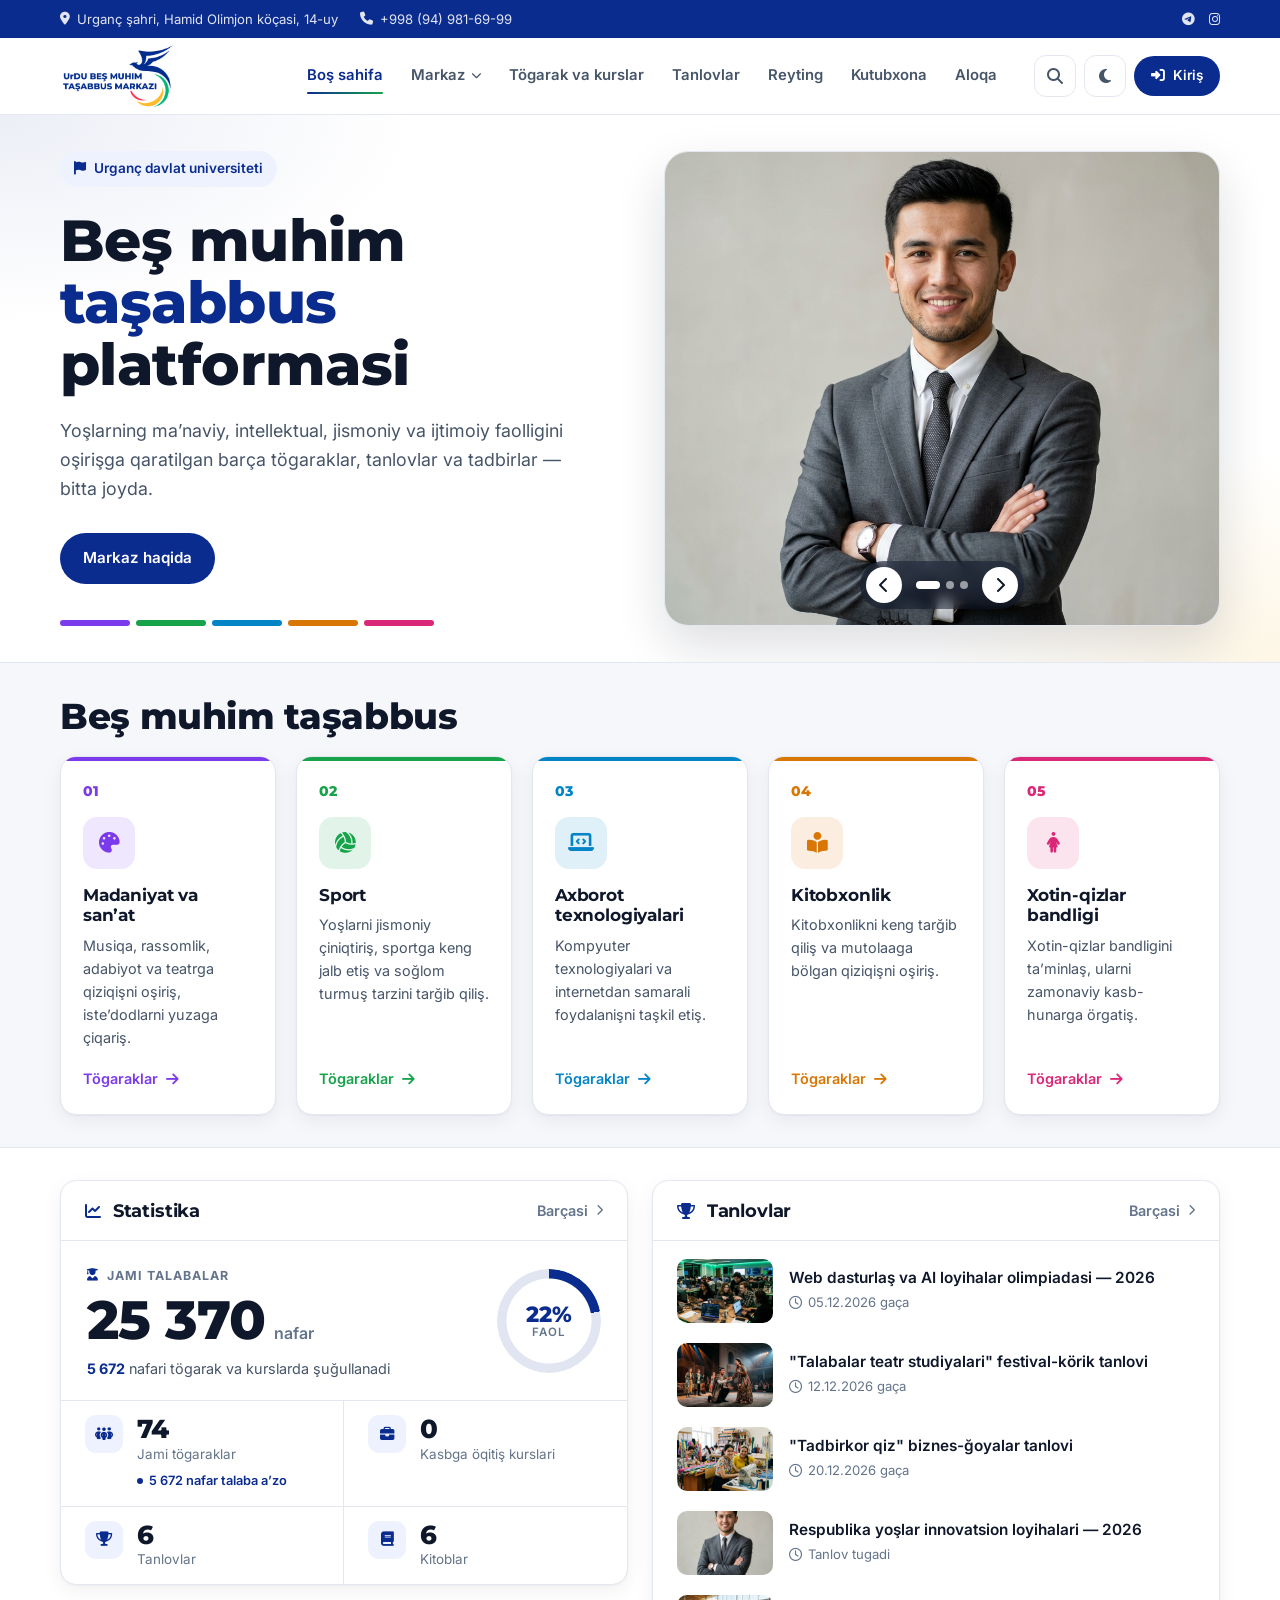
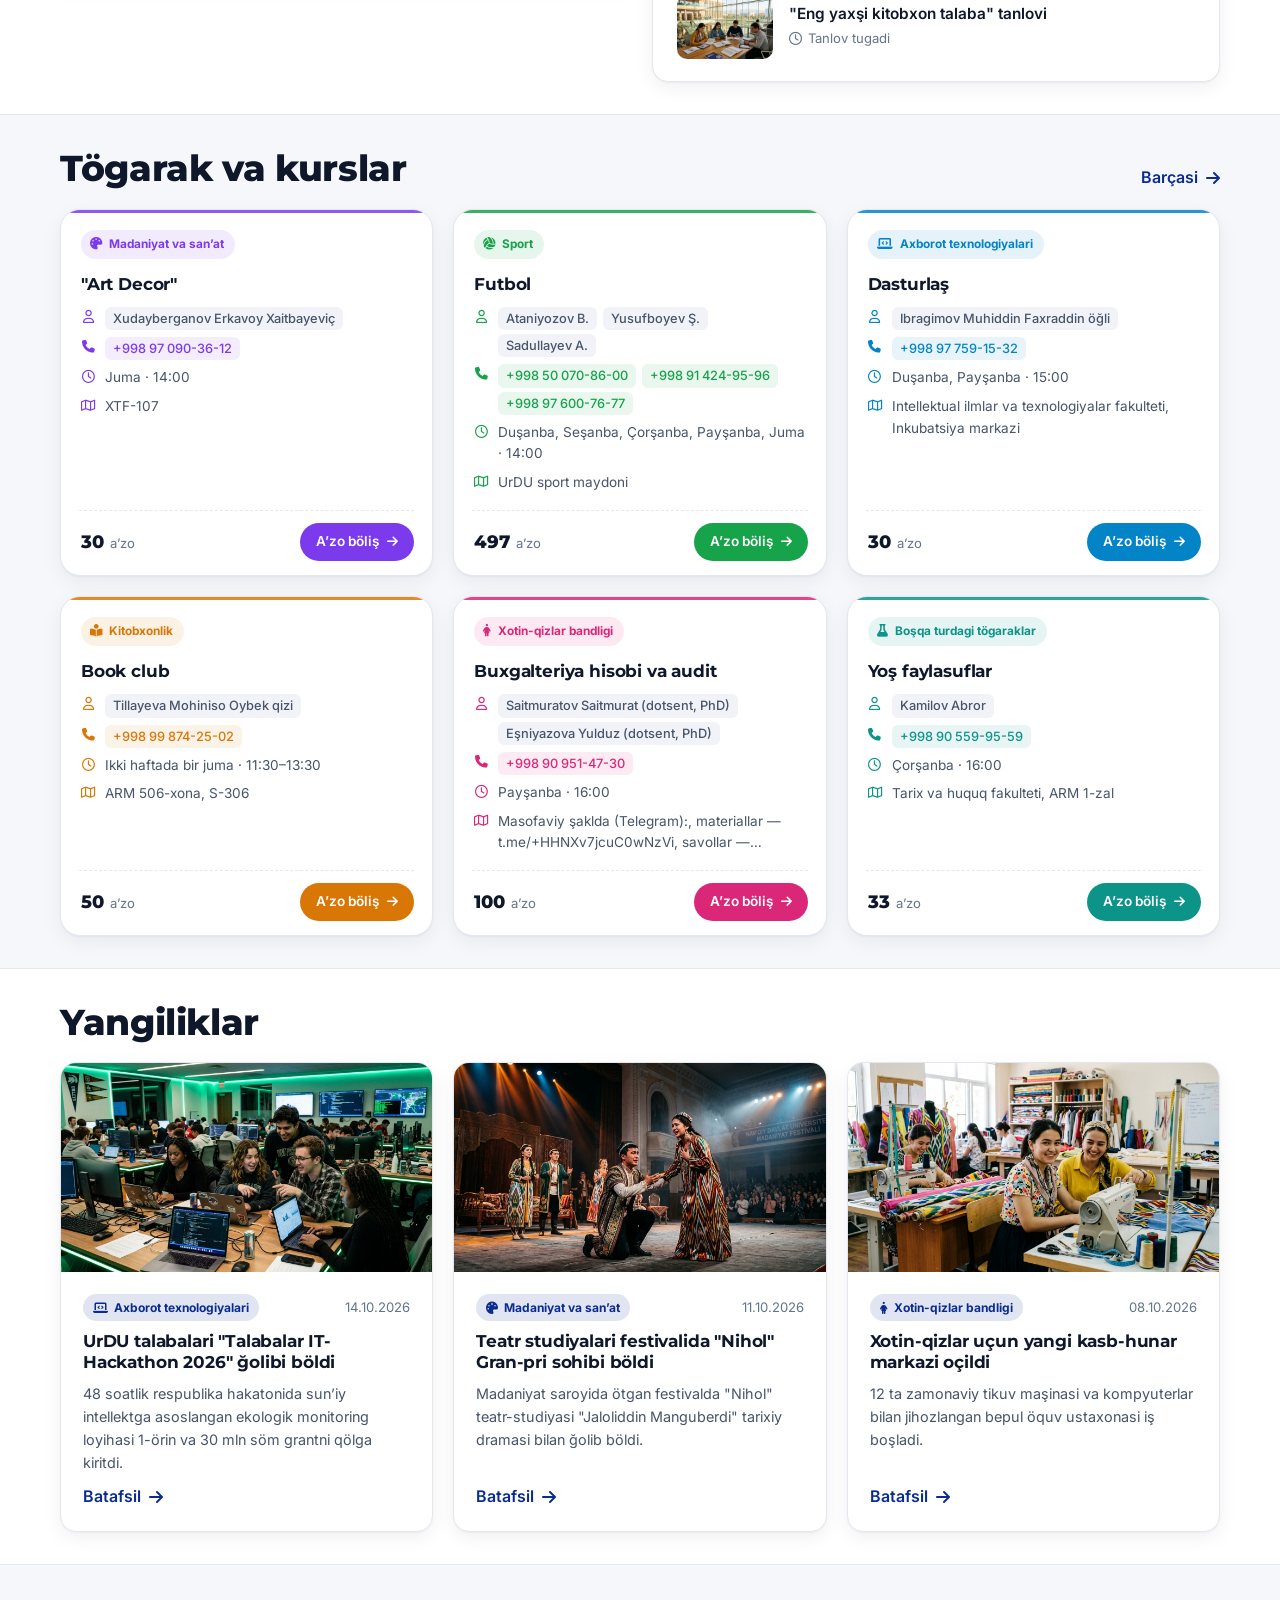
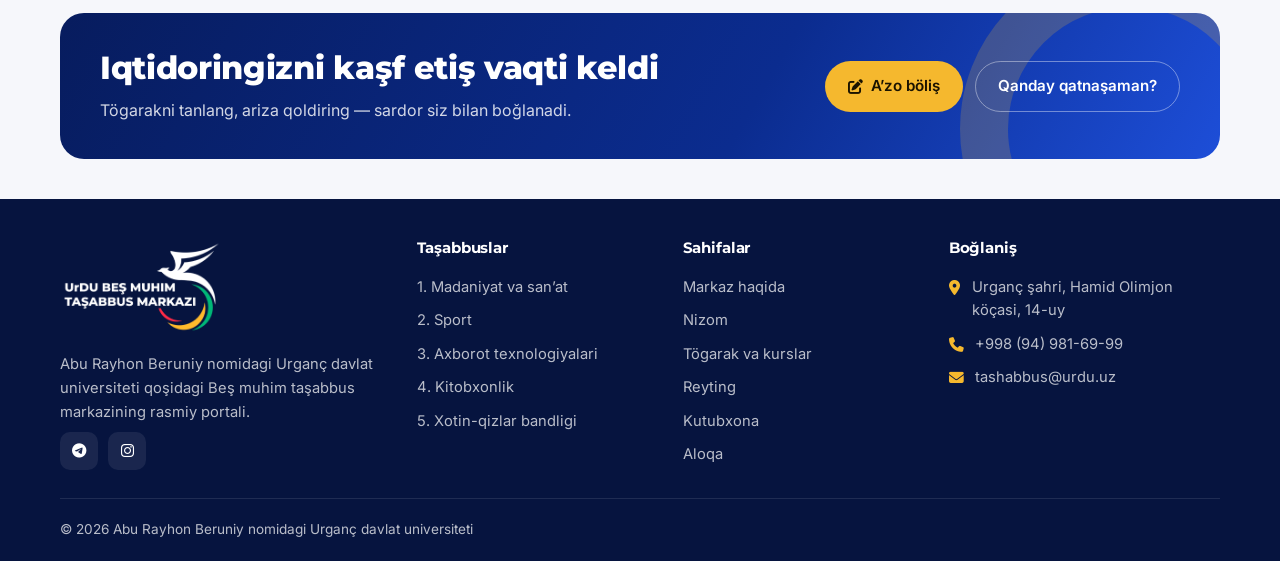
==== index.html @ 7a974c4a "Bust the CDN cache for the new logo files Cloudflare keeps the old logo PNGs for a week; a version q" ====
<!DOCTYPE html>
<html lang="uz">
<head>
  <meta charset="UTF-8">
  <meta name="viewport" content="width=device-width, initial-scale=1">
  <title>UrDU Besh muhim tashabbus markazi</title>
  <meta name="description" content="Urganch davlat universiteti Besh muhim tashabbus markazi: bepul to'garaklar, sport seksiyalari, IT klublar, kitobxonlik va xotin-qizlar uchun kasb-hunar kurslari.">
  <meta property="og:title" content="UrDU Besh muhim tashabbus markazi">
  <meta property="og:description" content="To'garaklar, tanlovlar va yutuqlar — bitta portalda.">
  <meta property="og:image" content="assets/images/urdu_5t_logo.png?v=2">
  <link rel="icon" href="assets/images/urdu_5t_emblem.png?v=2" type="image/png">
  <link rel="preconnect" href="https://fonts.googleapis.com">
  <link rel="preconnect" href="https://fonts.gstatic.com" crossorigin>
  <link href="https://fonts.googleapis.com/css2?family=Inter:wght@400;500;600;700&family=Montserrat:wght@600;700;800&display=swap" rel="stylesheet">
  <link rel="stylesheet" href="https://cdnjs.cloudflare.com/ajax/libs/font-awesome/6.5.1/css/all.min.css">
  <link rel="stylesheet" href="css/main.css?v=20261124c">
  <script>try{var t=localStorage.getItem("urdu5t-theme");if(t)document.documentElement.dataset.theme=t}catch(e){}</script>
</head>
<body data-page="home">
<main>

  <!-- Hero -->
  <section class="hero">
    <div class="container">
      <div>
        <span class="hero-badge"><i class="fa-solid fa-flag"></i> Urganch davlat universiteti</span>
        <h1>Besh muhim <span>tashabbus</span> platformasi</h1>
        <p class="hero-lead">Yoshlarning ma'naviy, intellektual, jismoniy va ijtimoiy faolligini oshirishga qaratilgan barcha to'garaklar, tanlovlar va tadbirlar — bitta joyda.</p>
        <div class="hero-actions">
          <a href="markaz.html" class="btn btn-primary">Markaz haqida</a>
        </div>
        <div class="hero-strip" aria-hidden="true">
          <span style="background:var(--i1)"></span><span style="background:var(--i2)"></span><span style="background:var(--i3)"></span><span style="background:var(--i4)"></span><span style="background:var(--i5)"></span>
        </div>
      </div>
      <div class="slider" id="slider" aria-label="Talabalar yutuqlari"></div>
    </div>
  </section>

  <!-- 5 tashabbus -->
  <section class="section">
    <div class="container">
      <div class="section-head">
        <h2 class="section-title">Besh muhim tashabbus</h2>
      </div>
      <div class="grid grid-5" id="initiatives"></div>
    </div>
  </section>

  <!-- Statistika va tanlovlar -->
  <section class="section section-alt">
    <div class="container dash">
      <div class="card panel">
        <div class="panel-head">
          <h2><i class="fa-solid fa-chart-line"></i> Statistika</h2>
          <a href="reyting.html">Barchasi <i class="fa-solid fa-chevron-right"></i></a>
        </div>
        <div class="stats-board" id="home-stats"></div>
      </div>
      <div class="card panel">
        <div class="panel-head">
          <h2><i class="fa-solid fa-trophy"></i> Tanlovlar</h2>
          <a href="tanlovlar.html">Barchasi <i class="fa-solid fa-chevron-right"></i></a>
        </div>
        <div class="contest-list" id="home-contests"></div>
      </div>
    </div>
  </section>

  <!-- To'garaklar -->
  <section class="section">
    <div class="container">
      <div class="section-head">
        <h2 class="section-title">To'garak va kurslar</h2>
        <a href="togaraklar.html" class="link-arrow">Barchasi <i class="fa-solid fa-arrow-right"></i></a>
      </div>
      <div class="grid grid-3" id="featured-clubs"></div>
    </div>
  </section>

  <!-- Yangiliklar -->
  <section class="section section-alt">
    <div class="container">
      <div class="section-head">
        <h2 class="section-title">Yangiliklar</h2>
      </div>
      <div class="grid grid-3" id="home-news"></div>
    </div>
  </section>

  <!-- CTA -->
  <section class="container">
    <div class="cta">
      <div>
        <h2>Iqtidoringizni kashf etish vaqti keldi</h2>
        <p>To'garakni tanlang, ariza qoldiring — sardor siz bilan bog'lanadi.</p>
      </div>
      <div class="hero-actions">
        <button type="button" class="btn btn-gold" data-join><i class="fa-solid fa-pen-to-square"></i> A'zo bo'lish</button>
        <a href="yoriqnoma.html" class="btn btn-ghost-light">Qanday qatnashaman?</a>
      </div>
    </div>
  </section>

</main>
<script src="js/alifbo.js?v=20261124c"></script>
<script src="js/data.js?v=20261124c"></script>
<script src="js/site.js?v=20261124c"></script>
<script src="js/pages.js?v=20261124c"></script>
<script src="js/credit.js?v=20261124c"></script>
</body>
</html>
---- css/main.css ----
/* =====================================================================
   UrDU — 5 Muhim Tashabbus Markazi
   Yagona dizayn tizimi
   ===================================================================== */

/* ---------- 1. Ranglar va o'lchamlar ---------- */
:root {
  --brand: #0B2C8F;          /* logodagi to'q ko'k */
  --brand-600: #1D3FB0;
  --brand-50: #EEF2FF;
  --gold: #F5B82E;
  --green: #12A65C;
  --red: #E5484D;

  --bg: #F6F7FB;
  --surface: #FFFFFF;
  --surface-2: #F1F3F9;
  --border: #E3E7F0;
  --text: #0F172A;
  --text-2: #475569;
  --text-3: #64748B;

  --i1: #7C3AED;
  --i2: #16A34A;
  --i3: #0284C7;
  --i4: #D97706;
  --i5: #DB2777;

  --radius: 16px;
  --radius-sm: 10px;
  --shadow: 0 1px 2px rgba(15, 23, 42, .04), 0 6px 20px rgba(15, 23, 42, .06);
  --shadow-lg: 0 20px 50px rgba(15, 23, 42, .14);
  --container: 1200px;
  --header-h: 76px;

  --font-head: "Montserrat", system-ui, sans-serif;
  --font-body: "Inter", system-ui, sans-serif;

  color-scheme: light;
}

:root[data-theme="dark"] {
  --brand: #7C9CFF;
  --brand-600: #9DB4FF;
  --brand-50: rgba(124, 156, 255, .12);
  --bg: #0B1120;
  --surface: #121A2E;
  --surface-2: #19233B;
  --border: #243150;
  --text: #E6EAF3;
  --text-2: #B3BDD1;
  --text-3: #8592AB;
  --shadow: 0 1px 2px rgba(0, 0, 0, .3), 0 6px 20px rgba(0, 0, 0, .25);
  --shadow-lg: 0 20px 50px rgba(0, 0, 0, .5);
  color-scheme: dark;
}

/* ---------- 2. Asos ---------- */
*, *::before, *::after { box-sizing: border-box; }
html { scroll-behavior: smooth; -webkit-text-size-adjust: 100%; }
/* Yopiq mobil menyu ekran o'ngida turadi — gorizontal aylantirish chiqmasin */
html, body { overflow-x: clip; }
body {
  margin: 0;
  font-family: var(--font-body);
  font-size: 16px;
  line-height: 1.6;
  color: var(--text);
  background: var(--bg);
  -webkit-font-smoothing: antialiased;
}
img { max-width: 100%; display: block; }
a { color: inherit; text-decoration: none; }
button, input, select, textarea { font: inherit; color: inherit; }
button { cursor: pointer; background: none; border: 0; padding: 0; }
h1, h2, h3, h4 { font-family: var(--font-head); line-height: 1.2; margin: 0; color: var(--text); letter-spacing: -.01em; }
p { margin: 0; }
ul { margin: 0; padding: 0; list-style: none; }
:focus-visible { outline: 3px solid var(--gold); outline-offset: 2px; border-radius: 6px; }
.hp { position: absolute; left: -9999px; width: 1px; height: 1px; opacity: 0; }
.sr-only { position: absolute; width: 1px; height: 1px; overflow: hidden; clip: rect(0 0 0 0); white-space: nowrap; }

.container { width: 100%; max-width: var(--container); margin: 0 auto; padding: 0 20px; }
.section { padding: 32px 0; }
/* Sahifa oxiri: footer oldida ortiqcha bo'shliq qolmasin */
main { padding-bottom: 32px; }
main > .section:last-child { padding-bottom: 0; }
.section-alt { background: var(--surface); border-top: 1px solid var(--border); border-bottom: 1px solid var(--border); }
.section-head { display: flex; justify-content: space-between; align-items: flex-end; gap: 24px; margin-bottom: 18px; flex-wrap: wrap; }
.section-head > div { max-width: 680px; }
.eyebrow {
  display: inline-flex; align-items: center; gap: 8px;
  font-size: .78rem; font-weight: 700; letter-spacing: .08em; text-transform: uppercase;
  color: var(--brand); margin-bottom: 10px;
}
.eyebrow::before { content: ""; width: 18px; height: 3px; border-radius: 2px; background: var(--gold); }
.section-title { font-size: clamp(1.6rem, 3vw, 2.25rem); font-weight: 800; }
.section-lead { color: var(--text-2); margin-top: 12px; font-size: 1.05rem; }

/* ---------- 3. Tugmalar ---------- */
.btn {
  display: inline-flex; align-items: center; justify-content: center; gap: 8px;
  padding: 12px 22px; border-radius: 999px; font-weight: 600; font-size: .95rem;
  border: 1.5px solid transparent; transition: .2s ease; white-space: nowrap;
}
.btn-primary { background: var(--brand); color: #fff; }
.btn-primary:hover { background: var(--brand-600); transform: translateY(-1px); }
:root[data-theme="dark"] .btn-primary { color: #0B1120; }
.btn-outline { border-color: var(--border); background: var(--surface); color: var(--text); }
.btn-outline:hover { border-color: var(--brand); color: var(--brand); }
.btn-gold { background: var(--gold); color: #1A1300; }
.btn-gold:hover { filter: brightness(1.05); transform: translateY(-1px); }
.btn-ghost-light { border-color: rgba(255,255,255,.4); color: #fff; }
.btn-ghost-light:hover { background: rgba(255,255,255,.12); }
.btn-sm { padding: 8px 16px; font-size: .85rem; }
.btn-block { width: 100%; }
.link-arrow { display: inline-flex; align-items: center; gap: 8px; font-weight: 600; color: var(--brand); }
.link-arrow i { transition: transform .2s; }
.link-arrow:hover i { transform: translateX(4px); }

/* ---------- 4. Yuqori panel va header ---------- */
.topbar { background: var(--brand); color: rgba(255,255,255,.88); font-size: .82rem; }
:root[data-theme="dark"] .topbar { background: #08102A; }
.topbar .container { display: flex; justify-content: space-between; align-items: center; gap: 16px; min-height: 38px; }
.topbar-info { display: flex; gap: 22px; flex-wrap: wrap; }
.topbar-info span, .topbar-info a { display: inline-flex; align-items: center; gap: 7px; }
.topbar-info a:hover { color: #fff; }
.topbar-social { display: flex; gap: 14px; }
.topbar-social a:hover { color: var(--gold); }

.header {
  position: sticky; top: 0; z-index: 50;
  background: color-mix(in srgb, var(--surface) 92%, transparent);
  backdrop-filter: saturate(160%) blur(12px);
  border-bottom: 1px solid var(--border);
  transition: box-shadow .2s;
}
.header.scrolled { box-shadow: var(--shadow); }
.header .container { display: flex; align-items: center; gap: 24px; height: var(--header-h); }
.brand { flex: none; display: flex; align-items: center; }
.brand img { height: 68px; width: auto; max-width: none; }
.brand .logo-dark { display: none; }
:root[data-theme="dark"] .brand .logo-light { display: none; }
:root[data-theme="dark"] .brand .logo-dark { display: block; }

.nav { display: flex; align-items: center; gap: 2px; margin-left: auto; }
.nav > li { position: relative; }
.nav-link {
  display: inline-flex; align-items: center; gap: 6px;
  padding: 10px 13px; border-radius: 10px; font-weight: 600; font-size: .93rem; color: var(--text-2);
  transition: .15s;
}
.nav-link:hover, .nav-link.active { color: var(--brand); background: var(--brand-50); }
@media (min-width: 1025px) {
  .nav-link { position: relative; background: none !important; transition: color .25s ease; }
  .nav-link::after {
    content: ""; position: absolute; left: 13px; right: 13px; bottom: 4px; height: 2px; border-radius: 2px;
    background: var(--brand); transform: scaleX(0); transform-origin: left; transition: transform .35s cubic-bezier(.2, .8, .2, 1);
  }
  .nav-link:hover::after, .nav-link.active::after, .has-dropdown:hover > .nav-link::after { transform: scaleX(1); }
  .nav-link.active::after { background: linear-gradient(90deg, var(--brand), var(--i2)); }
  .has-dropdown:hover > .nav-link { color: var(--brand); }
  :root[data-theme="dark"] .nav-link::after { background: var(--gold); }
}
.nav-link .fa-chevron-down { font-size: .65rem; transition: transform .2s; }
.dropdown {
  position: absolute; top: calc(100% + 8px); left: 0; min-width: 230px;
  background: var(--surface); border: 1px solid var(--border); border-radius: 14px; box-shadow: var(--shadow-lg);
  padding: 8px; opacity: 0; visibility: hidden; transform: translateY(6px); transition: .18s;
}
.has-dropdown:hover .dropdown, .has-dropdown:focus-within .dropdown, .has-dropdown.open .dropdown { opacity: 1; visibility: visible; transform: none; }
.has-dropdown:hover .fa-chevron-down, .has-dropdown.open .fa-chevron-down { transform: rotate(180deg); }
.dropdown a { display: flex; align-items: center; gap: 12px; padding: 10px 12px; border-radius: 10px; font-weight: 500; font-size: .92rem; color: var(--text-2); }
.dropdown a i { width: 18px; color: var(--brand); text-align: center; }
.dropdown a:hover, .dropdown a.active { background: var(--brand-50); color: var(--brand); }

.header-actions { display: flex; align-items: center; gap: 8px; }
.icon-btn {
  width: 42px; height: 42px; border-radius: 12px; display: inline-grid; place-items: center;
  color: var(--text-2); border: 1px solid var(--border); background: var(--surface); transition: .15s;
}
.icon-btn:hover { color: var(--brand); border-color: var(--brand); }
.burger { display: none; }

/* Ichki sahifa sarlavhasi (bannersiz) */
.page-title { padding-top: 28px; }
.page-title + .section { padding-top: 18px; }

/* ---------- 6. Bosh sahifa: hero ---------- */
.hero { position: relative; overflow: hidden; padding: 36px 0; background: var(--surface); border-bottom: 1px solid var(--border); }
.hero::before {
  content: ""; position: absolute; inset: 0;
  background:
    radial-gradient(600px 300px at 0% 0%, rgba(11, 44, 143, .08), transparent 70%),
    radial-gradient(500px 300px at 100% 100%, rgba(245, 184, 46, .12), transparent 70%);
}
.hero .container { position: relative; display: grid; grid-template-columns: 1fr 1fr; gap: 48px; align-items: stretch; }
.hero .container > div:first-child { display: flex; flex-direction: column; justify-content: center; align-items: flex-start; }
.hero-badge {
  display: inline-flex; align-items: center; gap: 8px; padding: 7px 14px; border-radius: 999px;
  background: var(--brand-50); color: var(--brand); font-weight: 600; font-size: .85rem; margin-bottom: 22px;
}
.hero h1 { font-size: clamp(2.2rem, 5vw, 3.6rem); font-weight: 800; line-height: 1.08; }
.hero h1 span { color: var(--brand); }
.hero-lead { color: var(--text-2); font-size: 1.12rem; margin: 22px 0 30px; max-width: 540px; }
.hero-actions { display: flex; gap: 12px; flex-wrap: wrap; }
.hero-strip { display: flex; gap: 6px; margin-top: 36px; width: 100%; }
.hero-strip span { height: 6px; flex: 1; border-radius: 3px; max-width: 70px; }

.slider { position: relative; border-radius: 24px; background: var(--surface); border: 1px solid var(--border); box-shadow: var(--shadow-lg); overflow: hidden; }
.slider { min-height: 420px; }
.slide { position: absolute; inset: 0; opacity: 0; transition: opacity .9s ease; }
.slide.active { opacity: 1; }
.slide img { transform: scale(1.04); transition: transform 5s ease; }
.slide.active img { transform: scale(1); }
.slide img { width: 100%; height: 100%; object-fit: cover; object-position: center 30%; }
.slider-controls {
  position: absolute; left: 50%; bottom: 16px; transform: translateX(-50%);
  display: flex; align-items: center; gap: 14px; padding: 6px; border-radius: 999px;
  background: rgba(10, 18, 40, .45); backdrop-filter: blur(6px);
}
.slider-controls .icon-btn { width: 36px; height: 36px; border-radius: 50%; border: 0; background: #fff; color: #0F172A; }
.slider-controls .icon-btn:hover { background: var(--gold); color: #1A1300; }
.slider-dots { display: flex; gap: 6px; }
.slider-dots button { width: 8px; height: 8px; border-radius: 4px; background: rgba(255,255,255,.55); transition: .2s; }
.slider-dots button.active { width: 24px; background: #fff; }

/* ---------- 7. Statistika ---------- */
.stats { display: grid; grid-template-columns: repeat(4, 1fr); gap: 16px; margin-top: -1px; }
.stat { background: var(--surface); border: 1px solid var(--border); border-radius: var(--radius); padding: 22px 24px; display: flex; gap: 16px; align-items: center; }
.stat-icon { width: 48px; height: 48px; border-radius: 14px; display: grid; place-items: center; font-size: 1.2rem; background: var(--brand-50); color: var(--brand); flex-shrink: 0; }
.stat strong { display: block; font-family: var(--font-head); font-size: 1.6rem; font-weight: 800; line-height: 1.1; }
.stat span { color: var(--text-3); font-size: .88rem; }
.stats-wrap { padding-top: 40px; }

/* ---------- 8. Kartochkalar ---------- */
.grid { display: grid; gap: 20px; }
.grid-2 { grid-template-columns: repeat(2, 1fr); }
.grid-3 { grid-template-columns: repeat(3, 1fr); }
.grid-4 { grid-template-columns: repeat(4, 1fr); }
.grid-5 { grid-template-columns: repeat(5, 1fr); }

.card {
  background: var(--surface); border: 1px solid var(--border); border-radius: var(--radius);
  box-shadow: var(--shadow); transition: transform .2s, box-shadow .2s, border-color .2s;
}
.card-hover:hover { transform: translateY(-4px); box-shadow: var(--shadow-lg); }
.card-pad { padding: 24px; }

/* Tashabbus kartasi */
.init-card { --c: var(--brand); position: relative; display: flex; flex-direction: column; padding: 24px 22px; overflow: hidden; }
.init-card::before { content: ""; position: absolute; inset: 0 0 auto; height: 4px; background: var(--c); }
.init-card .num { font-family: var(--font-head); font-weight: 800; font-size: .85rem; color: var(--c); }
.init-icon { width: 52px; height: 52px; border-radius: 14px; display: grid; place-items: center; font-size: 1.3rem; margin: 14px 0 16px; color: var(--c); background: color-mix(in srgb, var(--c) 12%, transparent); }
.init-card h3 { font-size: 1.08rem; font-weight: 700; margin-bottom: 8px; }
.init-card p { color: var(--text-2); font-size: .9rem; flex: 1; }
.init-card .link-arrow { color: var(--c); margin-top: 18px; font-size: .9rem; }
.init-card:hover { border-color: var(--c); }

/* Tashabbus (batafsil) */
.init-row { display: grid; grid-template-columns: 1fr 1.2fr; overflow: hidden; }
.init-row + .init-row { margin-top: 16px; }
.init-row:nth-child(even) .init-row-media { order: 2; }
.init-row-media { position: relative; min-height: 300px; }
.init-row-media img { position: absolute; inset: 0; width: 100%; height: 100%; object-fit: cover; }
.init-row-body { --c: var(--brand); padding: 34px; display: flex; flex-direction: column; gap: 14px; }
.init-row-body h3 { font-size: 1.45rem; font-weight: 800; }
.init-row-body > p { color: var(--text-2); }
.check-list { display: grid; gap: 8px; }
.check-list li { display: flex; gap: 10px; align-items: flex-start; font-size: .93rem; }
.check-list i { color: var(--c, var(--brand)); margin-top: 5px; font-size: .8rem; }
.mini-stats { display: flex; gap: 28px; padding-top: 16px; border-top: 1px solid var(--border); flex-wrap: wrap; }
.mini-stats strong { font-family: var(--font-head); font-size: 1.3rem; color: var(--c); display: block; line-height: 1.2; }
.mini-stats span { font-size: .82rem; color: var(--text-3); }

/* Teglar */
.tag { --c: var(--brand); display: inline-flex; align-items: center; gap: 6px; padding: 4px 10px; border-radius: 999px; font-size: .75rem; font-weight: 700; color: var(--c); background: color-mix(in srgb, var(--c) 12%, transparent); white-space: nowrap; }
.tag-muted { color: var(--text-3); background: var(--surface-2); }
.tag-success { --c: #16A34A; }

/* To'garak / kurs kartasi — minimal: rangli chiziq, yorliq, uch qator ma'lumot, pastki qator */
.cc { --c: var(--brand); position: relative; display: flex; flex-direction: column; padding: 20px 18px 12px; border-radius: 20px; overflow: hidden; transition: transform .25s ease, box-shadow .25s ease, border-color .25s; }
.cc:hover { transform: translateY(-4px); box-shadow: var(--shadow-lg); border-color: color-mix(in srgb, var(--c) 35%, var(--border)); }
.cc::before { content: ""; position: absolute; inset: 0 0 auto; height: 3px; background: var(--c); opacity: .85; }
.cc-chip { display: inline-flex; align-items: center; gap: 7px; max-width: 100%; padding: 5px 11px 5px 9px; border-radius: 999px; font-size: .74rem; font-weight: 700;
  color: var(--c); background: color-mix(in srgb, var(--c) 10%, transparent); white-space: nowrap; overflow: hidden; text-overflow: ellipsis; }
.cc-chip i { font-size: .78rem; }
.cc-body { flex: 1; padding: 0 2px; }
.cc h3 { margin-top: 14px; font-size: 1.08rem; font-weight: 700; line-height: 1.3; }
.cc-desc { margin-top: 6px; font-size: .86rem; color: var(--text-2); display: -webkit-box; -webkit-line-clamp: 2; -webkit-box-orient: vertical; overflow: hidden; }
.cc-info { display: grid; gap: 7px; margin-top: 12px; }
.cc-info li { display: flex; align-items: flex-start; gap: 10px; font-size: .85rem; color: var(--text-2); min-width: 0; }
.cc-info i { width: 14px; flex: none; margin-top: 4px; text-align: center; font-size: .8rem; color: var(--c); }
.cc-info span { overflow: hidden; text-overflow: ellipsis; display: -webkit-box; -webkit-line-clamp: 2; -webkit-box-orient: vertical; }
/* Rahbarlar va telefonlar: hammasi ko'rinadi, yorliq ko'rinishida yonma-yon */
.cc-info li.full span { display: flex; -webkit-line-clamp: unset; overflow: visible; }
.cc-tags { display: flex; flex-wrap: wrap; gap: 4px 6px; }
.cc-tags b, .cc-tags a { display: inline-block; padding: 2px 8px; border-radius: 6px; font-weight: 500; font-size: .8rem; line-height: 1.5; color: var(--text-2); background: var(--surface-2); white-space: nowrap; }
.cc-tags a { color: var(--c); background: color-mix(in srgb, var(--c) 9%, transparent); }
.cc-tags a:hover { background: color-mix(in srgb, var(--c) 16%, transparent); }
.cc-foot { display: flex; align-items: center; justify-content: space-between; gap: 10px; margin-top: 16px; padding: 12px 0 2px 2px; border-top: 1px dashed var(--border); }
.cc-count { font-size: .82rem; color: var(--text-3); white-space: nowrap; }
.cc-count b { font-family: var(--font-head); font-size: 1.15rem; font-weight: 800; color: var(--text); margin-right: 2px; }
.cc-actions { display: inline-flex; align-items: center; gap: 6px; }
.cc-call, .cc-join { height: 38px; border-radius: 999px; display: inline-flex; align-items: center; justify-content: center; font-weight: 600; font-size: .85rem; transition: .2s; }
.cc-call { width: 38px; color: var(--c); background: color-mix(in srgb, var(--c) 10%, transparent); }
.cc-call:hover { background: color-mix(in srgb, var(--c) 18%, transparent); }
.cc-join { gap: 8px; padding: 0 16px; color: #fff; background: var(--c); }
.cc-join i { font-size: .78rem; transition: transform .2s; }
.cc-join:hover { filter: brightness(1.08); }
.cc-join:hover i { transform: translateX(3px); }
.cc-status { padding: 6px 12px; border-radius: 999px; font-size: .76rem; font-weight: 700; color: var(--c); background: color-mix(in srgb, var(--c) 10%, transparent); white-space: nowrap; }
.club-top { display: flex; justify-content: space-between; align-items: center; gap: 10px; }
.mentor { display: flex; align-items: center; gap: 12px; padding: 12px; border-radius: 12px; background: var(--surface-2); }
.avatar { width: 42px; height: 42px; border-radius: 50%; object-fit: cover; flex-shrink: 0; }
.avatar-initials { display: grid; place-items: center; font-weight: 700; font-size: .85rem; color: #fff; background: var(--c); }
.mentor strong { display: block; font-size: .9rem; line-height: 1.3; }
.mentor span { font-size: .8rem; color: var(--text-3); }
.meta { display: grid; gap: 6px; font-size: .86rem; color: var(--text-2); }
.meta div { display: flex; gap: 10px; align-items: flex-start; }
.meta i { width: 16px; text-align: center; color: var(--text-3); margin-top: 4px; font-size: .8rem; }
.progress { height: 6px; border-radius: 3px; background: var(--surface-2); overflow: hidden; }
.progress span { display: block; height: 100%; background: var(--c); border-radius: 3px; }
.club-foot { margin-top: auto; display: flex; justify-content: space-between; align-items: center; gap: 12px; padding-top: 4px; }
.club-foot small { color: var(--text-3); font-size: .82rem; display: block; margin-bottom: 6px; }
.club-foot .seats { flex: 1; }

/* Tanlov kartasi */
.contest-card { --c: var(--brand); display: flex; flex-direction: column; overflow: hidden; }
.contest-media { position: relative; aspect-ratio: 16 / 9; overflow: hidden; background: var(--surface-2); }
.contest-media .tag { position: absolute; top: 14px; left: 14px; z-index: 2; background: var(--surface); }
.contest-body { padding: 22px; display: flex; flex-direction: column; gap: 12px; flex: 1; }
.contest-body h3 { font-size: 1.08rem; font-weight: 700; display: -webkit-box; -webkit-line-clamp: 2; -webkit-box-orient: vertical; overflow: hidden; min-height: 2.6em; }
.contest-card { cursor: pointer; }
.contest-card .rich-clamp { min-height: 4.6em; }
/* Sana, sovrin va tugmalar har doim kartaning pastida — barcha kartalarda bir tekis */
.contest-facts { margin-top: auto; display: grid; gap: 12px; }
/* Sovrin bloki hamma kartada bir xil balandlikda (2 qator) — sana va tugmalar bir chiziqda */
.contest-card .prize { min-height: calc(2.9em + 24px); align-items: center; }
.contest-card .prize span { display: -webkit-box; -webkit-line-clamp: 2; -webkit-box-orient: vertical; overflow: hidden; line-height: 1.45; }
.prize.empty { color: var(--text-3); background: var(--surface-2); font-weight: 500; }
.contest-card.ended .contest-media img { filter: grayscale(.6); }
.contest-foot:empty { display: none; }
.contest-body > p { color: var(--text-2); font-size: .9rem; }
.prize { display: flex; gap: 10px; align-items: flex-start; padding: 12px; border-radius: 12px; background: #FEF9E7; color: #7A5300; font-size: .86rem; font-weight: 600; }
:root[data-theme="dark"] .prize { background: rgba(245, 184, 46, .1); color: #F5C85E; }
.contest-foot { display: flex; gap: 8px; }
.contest-foot .btn { flex: 1; }
.contest-foot .btn { flex: 1; }
.countdown { font-size: .82rem; font-weight: 700; color: var(--red); }
.countdown.ok { color: var(--green); }

/* Yangilik kartasi */
.news-card { display: flex; flex-direction: column; overflow: hidden; text-align: left; }
.news-media { position: relative; aspect-ratio: 16 / 9; overflow: hidden; background: var(--surface-2); }
/* Karta rasmlari: bir nechta bo'lsa — slayd-shou */
.mslides { touch-action: pan-y; user-select: none; }
.mslides img { position: absolute; inset: 0; width: 100%; height: 100%; object-fit: cover; opacity: 0; transform: scale(1.06); transition: opacity .9s ease, transform 5s ease; -webkit-user-drag: none; }
.mslides img.on { opacity: 1; transform: none; }
.card-hover:hover .mslides img.on { transform: scale(1.04); }
.mslides[data-slides]::after { content: ""; position: absolute; inset: auto 0 0; height: 56px; background: linear-gradient(transparent, rgba(6, 12, 32, .45)); pointer-events: none; }
.ms-nav { position: absolute; top: 50%; z-index: 3; width: 36px; height: 36px; margin-top: -18px; border-radius: 50%; display: grid; place-items: center; font-size: .8rem; color: #0F172A; background: rgba(255, 255, 255, .9); box-shadow: 0 6px 16px rgba(0, 0, 0, .2); cursor: pointer; opacity: 0; transition: opacity .2s, transform .2s, background .2s; }
.ms-nav.prev { left: 10px; transform: translateX(-6px); } .ms-nav.next { right: 10px; transform: translateX(6px); }
.mslides:hover .ms-nav { opacity: 1; transform: none; }
.ms-nav:hover { background: var(--gold); }
.ms-dots { position: absolute; left: 0; right: 0; bottom: 10px; z-index: 3; display: flex; justify-content: center; gap: 5px; pointer-events: none; }
.ms-dots i { width: 6px; height: 6px; border-radius: 3px; background: rgba(255, 255, 255, .55); transition: width .3s, background .3s; }
.ms-dots i.on { width: 20px; background: #fff; }
@media (hover: none) { .ms-nav { display: none; } }
.news-body { padding: 22px; display: flex; flex-direction: column; gap: 10px; flex: 1; }
.news-meta { display: flex; justify-content: space-between; align-items: center; gap: 8px; font-size: .82rem; color: var(--text-3); }
.news-body h3 { font-size: 1.05rem; font-weight: 700; }
.news-body p { color: var(--text-2); font-size: .9rem; flex: 1; }

/* Shaxs kartasi */
.person-card { --c: var(--brand); overflow: hidden; display: flex; flex-direction: column; }
.person-photo { position: relative; aspect-ratio: 1 / 1; overflow: hidden; background: var(--surface-2); }
.person-photo img { width: 100%; height: 100%; object-fit: cover; object-position: top; }
.person-photo .tag { position: absolute; left: 14px; bottom: 14px; background: var(--surface); }
.person-body { padding: 22px; display: flex; flex-direction: column; gap: 10px; flex: 1; }
.person-body h3 { font-size: 1.12rem; font-weight: 700; }
.person-role { color: var(--c); font-weight: 600; font-size: .88rem; }
.person-body > p { color: var(--text-2); font-size: .9rem; }
.person-body .meta { margin-top: auto; padding-top: 12px; border-top: 1px solid var(--border); }

.head-card { --c: var(--brand); display: grid; grid-template-columns: 280px 1fr; overflow: hidden; margin-bottom: 16px; }
.head-card .person-photo { aspect-ratio: auto; min-height: 280px; }
.head-card .person-body { padding: 28px 32px; gap: 10px; justify-content: center; }
.head-card .person-body .meta { margin-top: 6px; padding-top: 12px; }
.head-card h3 { font-size: 1.6rem; font-weight: 800; }
.leader-list { display: grid; gap: 16px; }
.leader-card { grid-template-columns: 180px 1fr; }
.leader-card .person-photo { min-height: 180px; }
.leader-card .person-photo img { position: absolute; inset: 0; }
.leader-card .person-body { padding: 20px 28px; gap: 6px; }
.leader-card h3 { font-size: 1.3rem; }
.leader-card .person-body .meta { border-top: 0; padding-top: 4px; margin-top: 0; }
.leader-list .head-card { margin-bottom: 0; }

/* Kitob kartasi */
.book-card { display: flex; flex-direction: column; overflow: hidden; }
.book-cover { aspect-ratio: 2 / 3; background: var(--surface-2); overflow: hidden; }
.book-cover img { width: 100%; height: 100%; object-fit: cover; }
.book-body { padding: 18px; display: flex; flex-direction: column; gap: 6px; flex: 1; }
.book-body h3 { font-size: 1.02rem; font-weight: 700; }
.book-author { color: var(--text-3); font-size: .86rem; }
.book-body p { color: var(--text-2); font-size: .86rem; flex: 1; }
.book-foot { display: flex; justify-content: space-between; align-items: center; margin-top: 8px; font-size: .82rem; color: var(--text-3); }
.book-foot { gap: 10px; flex-wrap: wrap; }
.book-foot span { display: inline-flex; align-items: center; gap: 6px; }
.book-read { width: 100%; margin-top: 12px; border-radius: 12px; }
.book-read:disabled { background: var(--surface-2); color: var(--text-3); cursor: default; transform: none; }

/* ---------- Kitob o'quvchi ---------- */
.rd {
  position: fixed; inset: 0; z-index: 200; display: grid; grid-template-rows: auto 1fr auto;
  background: radial-gradient(120% 90% at 50% 0%, #1B2547 0%, #0A0F22 70%); color: #E6EAF3;
  opacity: 0; visibility: hidden; transition: opacity .25s ease, visibility .25s;
}
.rd.open { opacity: 1; visibility: visible; }
.rd-top { display: flex; align-items: center; justify-content: space-between; gap: 16px; padding: 14px 20px; }
.rd-title { min-width: 0; }
.rd-title strong { display: block; font-family: var(--font-head); font-size: 1.05rem; white-space: nowrap; overflow: hidden; text-overflow: ellipsis; }
.rd-title span { font-size: .82rem; color: rgba(230, 234, 243, .6); }
.rd-tools { display: flex; align-items: center; gap: 8px; flex: none; }
.rd-zoom { min-width: 48px; text-align: center; font-size: .82rem; font-weight: 600; color: rgba(230, 234, 243, .75); }
.rd-btn { width: 40px; height: 40px; border-radius: 12px; display: grid; place-items: center; color: #E6EAF3; background: rgba(255, 255, 255, .08); transition: background .15s; }
.rd-btn:hover { background: rgba(255, 255, 255, .16); }
.rd-close { margin-left: 6px; }
.rd-stage { position: relative; overflow: hidden; display: grid; place-items: center; padding: 12px; }
.rd-stage.zoomed { overflow: auto; place-items: start center; }
.rd-book { display: flex; justify-content: center; filter: drop-shadow(0 24px 50px rgba(0, 0, 0, .55)); }
.rd-page { position: relative; background: #fff; line-height: 0; }
.rd-page canvas { display: block; }
.rd-book:not(.two) .rd-page { border-radius: 4px; overflow: hidden; }
.rd-page.left { border-radius: 6px 0 0 6px; overflow: hidden; }
.rd-page.right { border-radius: 0 6px 6px 0; overflow: hidden; }
/* Kitob o'rtasidagi bukilish soyasi */
.rd-page.left::after, .rd-page.right::after { content: ""; position: absolute; top: 0; bottom: 0; width: 40px; pointer-events: none; }
.rd-page.left::after { right: 0; background: linear-gradient(90deg, transparent, rgba(0, 0, 0, .16)); }
.rd-page.right::after { left: 0; background: linear-gradient(270deg, transparent, rgba(0, 0, 0, .2)); }
.rd-load { position: absolute; inset: 0; display: grid; place-content: center; justify-items: center; gap: 10px; text-align: center; }
.rd-load[hidden] { display: none; }
.rd-load small { color: rgba(230, 234, 243, .6); }
.rd-spin { width: 40px; height: 40px; border-radius: 50%; border: 3px solid rgba(255, 255, 255, .15); border-top-color: var(--gold); animation: rd-spin 1s linear infinite; }
.rd-spin[hidden] { display: none; }
@keyframes rd-spin { to { transform: rotate(360deg); } }
.rd-nav {
  position: absolute; top: 50%; transform: translateY(-50%); width: 52px; height: 52px; border-radius: 50%; display: grid; place-items: center;
  color: #fff; background: rgba(255, 255, 255, .1); backdrop-filter: blur(6px); transition: background .15s, opacity .15s;
}
.rd-nav:hover { background: rgba(255, 255, 255, .2); }
.rd-nav:disabled { opacity: .25; cursor: default; }
.rd-prev { left: 18px; }
.rd-next { right: 18px; }
.rd-bottom { display: flex; align-items: center; gap: 16px; padding: 12px 24px 18px; max-width: 760px; width: 100%; margin: 0 auto; }
.rd-pages { flex: none; min-width: 84px; font-size: .85rem; font-weight: 600; color: rgba(230, 234, 243, .8); }
.rd-range { flex: 1; accent-color: var(--gold); }
@media (max-width: 720px) {
  .rd-top { padding: 10px 12px; }
  .rd-zoom, [data-act="zoom-out"], [data-act="zoom-in"] { display: none; }
  .rd-nav { width: 42px; height: 42px; top: auto; bottom: 64px; transform: none; }
  .rd-prev { left: 12px; } .rd-next { right: 12px; }
  .rd-bottom { padding: 10px 70px 16px; }
}

/* Markaz haqida: yo'nalishlar to'ri (rasmsiz, minimal) */
.dir-grid { display: grid; grid-template-columns: repeat(auto-fill, minmax(300px, 1fr)); gap: 18px; }
.dir-card { --c: var(--brand); position: relative; display: flex; flex-direction: column; gap: 10px; padding: 22px; border-radius: 20px; overflow: hidden; }
.dir-card::before { content: ""; position: absolute; inset: 0 0 auto; height: 3px; background: var(--c); }
.dir-head { display: flex; align-items: center; justify-content: space-between; gap: 10px; }
.dir-ic { width: 44px; height: 44px; border-radius: 12px; display: grid; place-items: center; color: var(--c); background: color-mix(in srgb, var(--c) 12%, transparent); }
.dir-tag { font-size: .74rem; font-weight: 700; color: var(--c); }
.dir-card h3 { font-size: 1.12rem; font-weight: 700; }
.dir-card p { flex: 1; font-size: .9rem; color: var(--text-2); }
.dir-stats { display: flex; gap: 18px; padding-top: 10px; border-top: 1px dashed var(--border); font-size: .84rem; color: var(--text-3); }
.dir-stats b { font-family: var(--font-head); font-size: 1.1rem; color: var(--text); }
.dir-card .link-arrow { color: var(--c); font-size: .9rem; }

/* Formatlangan matn (yangilik, tanlov) */
.rich { color: var(--text-2); font-size: .95rem; line-height: 1.7; overflow-wrap: anywhere; }
.rich > * + * { margin-top: .6em; }
.rich ul, .rich ol { padding-left: 1.3em; list-style: revert; }
.rich a { color: var(--brand); text-decoration: underline; }
.rich blockquote { padding: 8px 14px; border-left: 3px solid var(--brand); background: var(--surface-2); border-radius: 8px; }
.rich h3, .rich h4 { color: var(--text); }
.rich .fs-s { font-size: .85em; } .rich .fs-l { font-size: 1.2em; } .rich .fs-xl { font-size: 1.45em; font-weight: 700; }
.rich-lead { font-size: 1.02rem; color: var(--text); margin-bottom: 14px; }
.rich-clamp { font-size: .9rem; display: -webkit-box; -webkit-line-clamp: 3; -webkit-box-orient: vertical; overflow: hidden; }
.rich-clamp > * + * { margin-top: 0; }
.rich-clamp br { display: none; }
/* Sahifalash: ‹ 1 2 3 › */
.pager { display: flex; justify-content: center; align-items: center; flex-wrap: wrap; gap: 6px; margin-top: 28px; }
.pager[hidden] { display: none; }
.pager button { min-width: 42px; height: 42px; padding: 0 12px; border-radius: 12px; border: 1px solid var(--border); background: var(--surface); font-weight: 600; color: var(--text-2); transition: .15s; }
.pager button:hover:not(:disabled) { border-color: var(--brand); color: var(--brand); }
.pager button.on { background: var(--brand); border-color: var(--brand); color: #fff; }
.pager button:disabled { opacity: .35; cursor: default; }
.pager-gap { padding: 0 4px; color: var(--text-3); }

/* Bosh sahifa: statistika + tanlovlar paneli */
.dash { display: grid; grid-template-columns: 1fr 1fr; gap: 24px; align-items: start; }
.panel { display: flex; flex-direction: column; overflow: hidden; }
.panel-head { display: flex; justify-content: space-between; align-items: center; gap: 12px; padding: 18px 24px; border-bottom: 1px solid var(--border); }
.panel-head h2 { font-size: 1.12rem; font-weight: 700; display: flex; align-items: center; gap: 12px; }
.panel-head h2 i { color: var(--brand); font-size: 1rem; }
.panel-head a { color: var(--text-3); font-weight: 600; font-size: .9rem; display: inline-flex; align-items: center; gap: 8px; }
.panel-head a i { font-size: .7rem; }
.panel-head a:hover { color: var(--brand); }
.tiles { display: grid; grid-template-columns: repeat(3, 1fr); gap: 14px; padding: 22px 24px 24px; flex: 1; align-content: center; }
.tile { border: 1px solid var(--border); border-radius: var(--radius); padding: 22px 12px; display: flex; flex-direction: column; align-items: center; text-align: center; gap: 6px; }
.tile i { color: var(--brand); font-size: 1.3rem; margin-bottom: 6px; }
.tile strong { font-family: var(--font-head); font-size: 1.75rem; font-weight: 800; line-height: 1.1; }
.tile span { color: var(--text-3); font-size: .86rem; }

/* Bosh sahifa: Statistika (bitta katta raqam + halqa, ostida ingichka chiziqli to'r) */
.stats-board { display: flex; flex-direction: column; flex: 1; }
.sb-hero { display: flex; align-items: center; justify-content: space-between; gap: 20px; padding: 20px 26px; }
.sb-kicker { display: inline-flex; align-items: center; gap: 8px; font-size: .78rem; font-weight: 700; letter-spacing: .08em; text-transform: uppercase; color: var(--text-3); }
.sb-kicker i { color: var(--brand); }
.sb-big { display: flex; align-items: baseline; gap: 10px; margin-top: 6px; font-family: var(--font-head); font-weight: 800; font-size: clamp(2.4rem, 4.4vw, 3.4rem); line-height: 1; letter-spacing: -.02em; color: var(--text); }
.sb-big small { font-family: var(--font-body); font-size: 1rem; font-weight: 600; letter-spacing: 0; color: var(--text-3); }
.sb-note { margin-top: 10px; font-size: .9rem; color: var(--text-2); }
.sb-note b { color: var(--brand); }
@property --p { syntax: "<number>"; inherits: true; initial-value: 0; }
.sb-ring { --p: 0; transition: --p 1.4s cubic-bezier(.2, .7, .2, 1); position: relative; flex: none; width: 104px; height: 104px; display: grid; place-items: center; text-align: center; }
.sb-ring::before {
  content: ""; position: absolute; inset: 0; border-radius: 50%;
  background: conic-gradient(var(--brand) calc(var(--p) * 1%), color-mix(in srgb, var(--brand) 12%, transparent) 0);
  -webkit-mask: radial-gradient(farthest-side, transparent calc(100% - 10px), #000 calc(100% - 9px));
          mask: radial-gradient(farthest-side, transparent calc(100% - 10px), #000 calc(100% - 9px));
}
.sb-ring span { position: relative; display: grid; line-height: 1.1; }
.sb-ring b { font-family: var(--font-head); font-size: 1.35rem; font-weight: 800; color: var(--brand); }
.sb-ring small { font-size: .72rem; font-weight: 600; color: var(--text-3); text-transform: uppercase; letter-spacing: .08em; }
/* Paydo bo'lish: JS «anim» qo'shsa yashirinadi, ekranga kirganda («in-view») ko'rinadi */
@keyframes sb-up { from { opacity: 0; transform: translateY(14px); } to { opacity: 1; transform: none; } }
.stats-board.in-view .sb-hero, .stats-board.in-view .sb-cell { animation: sb-up .6s ease both; }
.stats-board.in-view .sb-cell:nth-child(2) { animation-delay: .1s; } .stats-board.in-view .sb-cell:nth-child(3) { animation-delay: .2s; } .stats-board.in-view .sb-cell:nth-child(4) { animation-delay: .3s; }
@media (prefers-reduced-motion: reduce) { .stats-board.in-view .sb-hero, .stats-board.in-view .sb-cell { animation: none; } }
.sb-grid { display: grid; grid-template-columns: repeat(2, 1fr); border-top: 1px solid var(--border); }
.sb-cell { display: grid; grid-template-columns: auto 1fr; grid-template-rows: auto auto auto; column-gap: 14px; align-content: start; padding: 14px 24px; }
.sb-cell:nth-child(odd) { border-right: 1px solid var(--border); }
.sb-cell:nth-child(n+3) { border-top: 1px solid var(--border); }
.sb-ic { grid-row: 1 / 4; width: 38px; height: 38px; border-radius: 11px; display: grid; place-items: center; font-size: .9rem; color: var(--brand); background: var(--brand-50); }
.sb-cell strong { font-family: var(--font-head); font-size: 1.6rem; font-weight: 800; line-height: 1.1; letter-spacing: -.01em; }
.sb-cell strong small { margin-left: 6px; font-family: var(--font-body); font-size: .8rem; font-weight: 600; color: var(--text-3); }
.sb-label { font-size: .84rem; color: var(--text-3); }
.sb-cell em { display: inline-flex; align-items: center; gap: 6px; margin-top: 6px; font-style: normal; font-size: .8rem; font-weight: 600; color: var(--brand); }
.sb-cell em::before { content: ""; width: 6px; height: 6px; border-radius: 50%; background: currentColor; }
.contest-list { display: flex; flex-direction: column; padding: 8px 12px 12px; flex: 1; }
.contest-row { display: flex; align-items: center; gap: 16px; padding: 10px 12px; border-radius: 12px; transition: background .15s; }
.contest-row:hover { background: var(--brand-50); }
.contest-row img { width: 96px; height: 64px; border-radius: 10px; object-fit: cover; flex-shrink: 0; }
.contest-row strong { display: block; font-size: .96rem; font-weight: 600; line-height: 1.35; }
.contest-row small { display: inline-flex; align-items: center; gap: 6px; color: var(--text-3); font-size: .82rem; margin-top: 4px; }

/* ---------- 9. Filtr va qidiruv ---------- */
.toolbar { display: flex; justify-content: space-between; align-items: center; gap: 16px; margin-bottom: 18px; flex-wrap: wrap; }
.chips { display: flex; gap: 8px; flex-wrap: wrap; }
.chip {
  --c: var(--brand);
  display: inline-flex; align-items: center; gap: 8px; padding: 9px 16px; border-radius: 999px;
  border: 1px solid var(--border); background: var(--surface); font-weight: 600; font-size: .88rem; color: var(--text-2); transition: .15s;
}
.chip:hover { border-color: var(--c); color: var(--c); }
.chip.active { background: var(--c); border-color: var(--c); color: #fff; }
.chip .dot { width: 8px; height: 8px; border-radius: 50%; background: var(--c); }
.chip.active .dot { background: #fff; }
.chip .count { font-size: .75rem; opacity: .7; }
.chip > i { color: var(--c); font-size: .8rem; }
.chip.active > i { color: #fff; }
.search-input { position: relative; min-width: 280px; }
.search-input i { position: absolute; left: 16px; top: 50%; transform: translateY(-50%); color: var(--text-3); }
.search-input input { width: 100%; padding: 11px 16px 11px 44px; border-radius: 999px; border: 1px solid var(--border); background: var(--surface); }
.search-input input:focus { outline: none; border-color: var(--brand); box-shadow: 0 0 0 4px var(--brand-50); }
.result-count { color: var(--text-3); font-size: .9rem; margin-bottom: 18px; }
.empty { text-align: center; padding: 60px 20px; color: var(--text-3); grid-column: 1 / -1; }
.empty i { font-size: 2.2rem; margin-bottom: 14px; display: block; }

/* ---------- 10. Reyting ---------- */
.rank-list { display: grid; gap: 10px; }
.rank-row { display: grid; grid-template-columns: 56px 1fr 180px 110px; align-items: center; gap: 18px; padding: 16px 22px; }
.rank-no { width: 40px; height: 40px; border-radius: 12px; display: grid; place-items: center; font-family: var(--font-head); font-weight: 800; background: var(--surface-2); color: var(--text-2); }
.rank-row:nth-child(1) .rank-no { background: #FEF3C7; color: #92400E; }
.rank-row:nth-child(2) .rank-no { background: #E5E7EB; color: #374151; }
.rank-row:nth-child(3) .rank-no { background: #FDE6D3; color: #9A3412; }
.rank-name strong { display: block; font-size: .98rem; }
.rank-name span { font-size: .82rem; color: var(--text-3); }
.rank-bar .progress { height: 8px; }
.rank-bar .progress span { background: var(--brand); }
.rank-points { text-align: right; font-family: var(--font-head); font-weight: 800; font-size: 1.2rem; color: var(--brand); }
.rank-points small { display: block; font-family: var(--font-body); font-size: .75rem; font-weight: 500; color: var(--text-3); }

.fame-card { display: grid; grid-template-columns: 180px 1fr; overflow: hidden; }
.fame-card img { width: 100%; height: 100%; object-fit: cover; min-height: 220px; }
.fame-card .person-body { justify-content: flex-start; }
.fame-card blockquote { margin: 4px 0 0; padding-left: 14px; border-left: 3px solid var(--gold); color: var(--text-2); font-style: italic; font-size: .92rem; }

/* ---------- 11. Matn bloklari (Nizom, Yo'riqnoma) ---------- */
.doc-layout { display: grid; grid-template-columns: 260px 1fr; gap: 40px; align-items: start; }
.doc-nav { position: sticky; top: calc(var(--header-h) + 20px); padding: 16px; }
.doc-nav a { display: block; padding: 9px 12px; border-radius: 10px; font-size: .9rem; font-weight: 500; color: var(--text-2); }
.doc-nav a:hover { background: var(--brand-50); color: var(--brand); }
.doc-nav h4 { font-size: .78rem; text-transform: uppercase; letter-spacing: .08em; color: var(--text-3); padding: 6px 12px 10px; }
.doc { padding: 28px 32px; }
.doc section + section { margin-top: 24px; padding-top: 24px; border-top: 1px solid var(--border); }
.doc h2 { font-size: 1.35rem; font-weight: 800; margin-bottom: 14px; scroll-margin-top: calc(var(--header-h) + 20px); }
.doc p { color: var(--text-2); }
.doc p + p, .doc p + ol, .doc ol + p { margin-top: 12px; }
.doc ol { padding-left: 22px; color: var(--text-2); display: grid; gap: 8px; list-style: decimal; }
.doc-nav a { display: flex; gap: 10px; align-items: baseline; }
.doc-nav a span { flex: none; min-width: 22px; height: 22px; border-radius: 7px; display: inline-grid; place-items: center; font-size: .72rem; font-weight: 700; color: var(--brand); background: var(--brand-50); }
.doc-nav { max-height: calc(100vh - var(--header-h) - 40px); overflow-y: auto; scrollbar-width: thin; }
.doc-cover { position: relative; text-align: center; padding: 8px 0 28px; margin-bottom: 26px; border-bottom: 1px solid var(--border); }
.doc-approve { display: flex; flex-direction: column; align-items: flex-end; gap: 2px; margin: 0 0 26px auto; max-width: 300px; text-align: right; font-size: .82rem; color: var(--text-3); }
.doc-approve b { font-size: .86rem; color: var(--text); letter-spacing: .04em; }
.doc-kicker { display: inline-block; padding: 5px 14px; border-radius: 999px; font-size: .74rem; font-weight: 700; letter-spacing: .06em; text-transform: uppercase; color: var(--brand); background: var(--brand-50); }
.doc .doc-title { margin: 14px 0 10px; font-size: clamp(1.8rem, 4vw, 2.6rem); letter-spacing: .12em; }
.doc .doc-title-sm { font-size: clamp(1.15rem, 2.4vw, 1.5rem); letter-spacing: 0; line-height: 1.35; max-width: 640px; margin-inline: auto; }
.doc-sub { max-width: 620px; margin: 0 auto; font-weight: 600; color: var(--text-2); }
.doc h2 .doc-no { display: inline-block; margin-right: 8px; padding: 3px 10px; border-radius: 8px; font-size: .78rem; font-weight: 700; vertical-align: middle; color: #fff; background: var(--brand); }
.doc-item { position: relative; }
.doc-item b { color: var(--brand); font-weight: 700; }
.doc p + .doc-item, .doc .doc-item + p, .doc-list + p, .doc-table + p, .doc p + .doc-table { margin-top: 12px; }
.doc-list { display: grid; gap: 8px; margin: 12px 0 4px; padding-left: 4px; color: var(--text-2); }
.doc-list li { position: relative; padding-left: 22px; }
.doc-list li::before { content: ""; position: absolute; left: 4px; top: .62em; width: 7px; height: 7px; border-radius: 50%; border: 2px solid var(--brand); }
.doc-table { margin: 14px 0 4px; border: 1px solid var(--border); border-radius: 14px; overflow-x: auto; }
.doc-table table { width: 100%; border-collapse: collapse; font-size: .9rem; min-width: 520px; }
.doc-table th { padding: 12px 14px; text-align: left; font-size: .74rem; font-weight: 700; text-transform: uppercase; letter-spacing: .05em; color: var(--text-3); background: var(--surface-2); }
.doc-table td { padding: 12px 14px; vertical-align: top; color: var(--text-2); border-top: 1px solid var(--border); }
.doc-table td b { color: var(--text); }
.doc-table td small { color: var(--text-3); }
.doc-table td.num { width: 44px; text-align: center; font-weight: 800; color: var(--brand); }
.doc-table tbody tr:hover td { background: color-mix(in srgb, var(--brand) 4%, transparent); }
.doc-table.init tr:nth-child(1) td.num { color: var(--i1); } .doc-table.init tr:nth-child(2) td.num { color: var(--i2); }
.doc-table.init tr:nth-child(3) td.num { color: var(--i3); } .doc-table.init tr:nth-child(4) td.num { color: var(--i4); } .doc-table.init tr:nth-child(5) td.num { color: var(--i5); }
.doc-table .bad { color: var(--red); } .doc-table .good { color: var(--green); }
.doc-table .bad i, .doc-table .good i { margin-right: 4px; }
.doc-formula { display: flex; gap: 12px; align-items: center; justify-content: center; margin: 14px 0; padding: 16px 18px; border-radius: 14px; text-align: center; font-weight: 700; color: var(--brand); background: var(--brand-50); border: 1px dashed color-mix(in srgb, var(--brand) 40%, transparent); }
.doc-annex { display: grid; grid-template-columns: repeat(auto-fit, minmax(230px, 1fr)); gap: 14px; }
.annex { padding: 18px; border-radius: 16px; border: 1px solid var(--border); background: var(--surface-2); font-size: .88rem; }
.annex h3 { margin: 10px 0 8px; font-size: 1rem; font-weight: 700; }
.annex p { color: var(--text-2); }
.annex p + p, .annex p + ul, .annex ul + p, .annex p + ol, .annex ol + p { margin-top: 8px; }
.annex-no { display: inline-block; padding: 3px 10px; border-radius: 999px; font-size: .72rem; font-weight: 700; color: #1A1300; background: var(--gold); }
.doc-check { display: grid; gap: 5px; color: var(--text-2); }
.doc-check li::before { content: "☐"; margin-right: 8px; color: var(--brand); }
.doc-ol { list-style: decimal; padding-left: 20px; display: grid; gap: 4px; color: var(--text-2); }
.annex-legend { display: flex; flex-wrap: wrap; gap: 8px; }
.annex-legend span { padding: 3px 10px; border-radius: 8px; font-size: .8rem; background: var(--surface); border: 1px solid var(--border); }
.doc-sign { display: flex; flex-wrap: wrap; gap: 6px 10px; justify-content: flex-end; margin-top: 32px; padding-top: 18px; border-top: 1px dashed var(--border); font-size: .9rem; color: var(--text-3); }
.doc-sign b { color: var(--text); }
@media (max-width: 720px) {
  .doc-approve { align-items: center; text-align: center; margin: 0 auto 20px; }
  .doc-table td, .doc-table th { padding: 10px; }
}
.doc .note { margin-top: 32px; padding: 18px 20px; border-radius: 12px; background: var(--brand-50); color: var(--text-2); font-size: .92rem; display: flex; gap: 12px; }
.doc .note i { color: var(--brand); margin-top: 4px; }

.steps { display: grid; grid-template-columns: repeat(5, 1fr); gap: 16px; counter-reset: step; }
.step { padding: 24px 20px; position: relative; }
.step-no { width: 44px; height: 44px; border-radius: 12px; display: grid; place-items: center; background: var(--brand); color: #fff; font-family: var(--font-head); font-weight: 800; margin-bottom: 16px; }
:root[data-theme="dark"] .step-no { color: #0B1120; }
.step h3 { font-size: 1.02rem; font-weight: 700; margin-bottom: 8px; }
.step p { color: var(--text-2); font-size: .88rem; }

.faq { display: grid; gap: 12px; max-width: 860px; }
.faq-item { overflow: hidden; }
.faq-q { width: 100%; display: flex; justify-content: space-between; align-items: center; gap: 16px; padding: 20px 24px; text-align: left; font-weight: 600; font-size: 1rem; }
.faq-q i { transition: transform .2s; color: var(--brand); flex-shrink: 0; }
.faq-a { display: grid; grid-template-rows: 0fr; transition: grid-template-rows .25s ease; }
.faq-a > div { overflow: hidden; }
.faq-a p { padding: 0 24px 20px; color: var(--text-2); }
.faq-item.open .faq-a { grid-template-rows: 1fr; }
.faq-item.open .faq-q i { transform: rotate(45deg); }

/* ---------- 12. Aloqa va shakllar ---------- */
.contact-grid { display: grid; grid-template-columns: 1fr 1.2fr; gap: 24px; align-items: stretch; }
/* Chap ustun: Markaz kartasi va ostida xarita (forma balandligigacha cho'ziladi) */
.contact-side { display: flex; flex-direction: column; gap: 24px; min-width: 0; }
/* O'ng ustun: forma kartasi chap ustun bilan teng tugaydi — ortiqcha joyni «Xabar» maydoni egallaydi */
.contact-grid > .grid { display: flex; flex-direction: column; }
.contact-grid > .grid > .card { flex: 1; display: flex; flex-direction: column; }
#contact-form { flex: 1; display: flex; flex-direction: column; }
#contact-form .field:has(textarea) { flex: 1; display: flex; flex-direction: column; }
#contact-form textarea { flex: 1; }
.contact-side .map-card { flex: 1; display: flex; flex-direction: column; min-height: 200px; }
.contact-side .map-canvas { flex: 1; height: auto; min-height: 200px; }
.contact-side .map-info { top: auto; bottom: 14px; left: 14px; width: auto; max-width: calc(100% - 28px); padding: 12px 14px; }
.contact-side .map-info .map-kicker, .contact-side .map-info p { display: none; }
.contact-side .map-info strong { margin-top: 0; font-size: .95rem; }
.contact-side .map-actions { margin-top: 10px; }
.contact-list { display: grid; gap: 18px; }
.contact-item { display: flex; gap: 16px; align-items: flex-start; }
.contact-item .stat-icon { width: 44px; height: 44px; }
.contact-item strong { display: block; font-size: .95rem; }
.contact-item span, .contact-item a { color: var(--text-2); font-size: .92rem; }
.contact-item a:hover { color: var(--brand); }
.socials { display: flex; gap: 10px; margin-top: 8px; }

.form { display: grid; gap: 16px; }
.form-row { display: grid; grid-template-columns: 1fr 1fr; gap: 16px; }
.field label { display: block; font-weight: 600; font-size: .88rem; margin-bottom: 6px; }
.field input, .field select, .field textarea {
  width: 100%; padding: 12px 14px; border-radius: 12px; border: 1px solid var(--border); background: var(--surface); transition: .15s;
}
.field textarea { min-height: 130px; resize: vertical; }
.field input:focus, .field select:focus, .field textarea:focus { outline: none; border-color: var(--brand); box-shadow: 0 0 0 4px var(--brand-50); }
.form-hint { font-size: .82rem; color: var(--text-3); }

/* Aloqa: xarita */
.map-card { position: relative; overflow: hidden; border-radius: 24px; }
.map-canvas { height: 460px; background: var(--surface-2); isolation: isolate; z-index: 0; }
.map-fallback { border: 0; width: 100%; height: 100%; display: block; }
.map-info {
  position: absolute; left: 24px; top: 24px; z-index: 2; width: min(340px, calc(100% - 48px)); padding: 22px;
  border-radius: 18px; border: 1px solid var(--border); box-shadow: var(--shadow-lg);
  background: color-mix(in srgb, var(--surface) 92%, transparent); backdrop-filter: blur(12px); -webkit-backdrop-filter: blur(12px);
}
.map-kicker { display: inline-flex; align-items: center; gap: 8px; font-size: .72rem; font-weight: 700; letter-spacing: .1em; text-transform: uppercase; color: var(--brand); }
.map-info strong { display: block; margin-top: 8px; font-family: var(--font-head); font-size: 1.15rem; line-height: 1.3; }
.map-info p { margin-top: 6px; font-size: .88rem; color: var(--text-2); }
.map-actions { display: flex; flex-wrap: wrap; gap: 8px; margin-top: 16px; }
.map-marker { background: none; border: 0; }
.map-pin {
  position: absolute; left: 4px; top: 0; width: 48px; height: 48px; display: grid; place-items: center;
  border-radius: 50% 50% 50% 0; transform: rotate(-45deg); background: var(--brand);
  box-shadow: 0 10px 24px rgba(11, 44, 143, .45);
}
.map-pin img { width: 34px; height: 34px; padding: 4px; object-fit: contain; border-radius: 50%; background: #fff; transform: rotate(45deg); }
.map-pulse { position: absolute; left: 16px; bottom: -6px; width: 24px; height: 12px; border-radius: 50%; background: rgba(11, 44, 143, .35); animation: map-pulse 2s ease-out infinite; }
@keyframes map-pulse { 0% { transform: scale(.6); opacity: .9; } 100% { transform: scale(2.6); opacity: 0; } }
.leaflet-container { font-family: var(--font-body); }
/* Fon xarita: yumshoq, kam rangli (yorug' rejim) va teskari qorong'i tus (qorong'i rejim) */
.map-canvas .leaflet-tile-pane { filter: grayscale(.9) contrast(.95) brightness(1.04); }
:root[data-theme="dark"] .map-canvas .leaflet-tile-pane { filter: invert(1) hue-rotate(200deg) grayscale(.75) brightness(.85) contrast(.9); }
.map-canvas.leaflet-container { background: var(--surface-2); }
.leaflet-control-zoom a { border-radius: 10px !important; }
:root[data-theme="dark"] .map-pin { background: #3B5BDB; }
@media (max-width: 720px) {
  .map-canvas { height: 320px; }
  .map-info { position: static; width: auto; border: 0; border-top: 1px solid var(--border); border-radius: 0; box-shadow: none; backdrop-filter: none; background: var(--surface); }
}

/* ---------- 14. CTA ---------- */
.cta {
  position: relative; overflow: hidden; border-radius: 24px; padding: 36px 40px;
  background: linear-gradient(120deg, #071C5E, var(--brand) 60%, #1D4ED8); color: #fff;
  display: flex; justify-content: space-between; align-items: center; gap: 32px; flex-wrap: wrap;
}
:root[data-theme="dark"] .cta { background: linear-gradient(120deg, #050B22, #0B1D57 60%, #13308A); }
.cta::after { content: ""; position: absolute; right: -80px; bottom: -140px; width: 340px; height: 340px; border-radius: 50%; border: 48px solid rgba(245, 184, 46, .2); }
.cta > * { position: relative; z-index: 1; }
section.container > .cta { margin: 48px 0 8px; }
.cta h2 { color: #fff; font-size: clamp(1.5rem, 3vw, 2rem); font-weight: 800; max-width: 620px; }
.cta p { color: rgba(255,255,255,.82); margin-top: 10px; max-width: 600px; }
.cta .hero-actions { flex-shrink: 0; }

/* Havola kartalari */
.link-card { display: flex; flex-direction: column; gap: 12px; padding: 26px; }
.link-card h3 { font-size: 1.12rem; font-weight: 700; }
.link-card p { color: var(--text-2); font-size: .92rem; flex: 1; }

/* ---------- 15. Footer ---------- */
.footer { background: #06143F; color: rgba(255,255,255,.72); padding: 40px 0 0; margin-top: 0; font-size: .92rem; }
:root[data-theme="dark"] .footer { background: #060B1A; border-top: 1px solid var(--border); }
.footer-grid { display: grid; grid-template-columns: 1.4fr 1fr 1fr 1.2fr; gap: 40px; }
.footer-brand img { height: 96px; width: auto; max-width: 100%; object-fit: contain; margin-bottom: 18px; }
.footer h4 { color: #fff; font-size: .95rem; font-weight: 700; margin-bottom: 18px; }
.footer li + li { margin-top: 10px; }
.footer a:hover { color: var(--gold); }
.footer .contact-row { display: flex; gap: 10px; align-items: flex-start; }
.footer .contact-row i { margin-top: 5px; color: var(--gold); width: 16px; }
.footer .socials a { width: 38px; height: 38px; border-radius: 10px; display: grid; place-items: center; background: rgba(255,255,255,.08); color: #fff; }
.footer .socials a:hover { background: var(--gold); color: #1A1300; }
.footer-credit { margin: 0; padding: 0 0 14px; text-align: center; font-size: .7rem; color: rgba(255,255,255,.28); letter-spacing: .02em; }
.footer-bottom { margin-top: 28px; padding: 20px 0; border-top: 1px solid rgba(255,255,255,.1); display: flex; justify-content: space-between; gap: 16px; flex-wrap: wrap; font-size: .85rem; }

/* ---------- 16. Modal, qidiruv, toast ---------- */
.modal {
  position: fixed; inset: 0; z-index: 100; display: grid; place-items: center; padding: 20px;
  background: rgba(6, 12, 32, .6); backdrop-filter: blur(4px);
  opacity: 0; visibility: hidden; transition: .2s;
}
.modal.open { opacity: 1; visibility: visible; }
.modal-box {
  position: relative; width: 100%; max-width: 620px; max-height: calc(100vh - 40px); overflow-y: auto;
  background: var(--surface); border-radius: 20px; box-shadow: var(--shadow-lg); padding: 32px;
  transform: translateY(12px) scale(.98); transition: .2s;
}
.modal.open .modal-box { transform: none; }
.modal-close { position: absolute; top: 16px; right: 16px; border-radius: 50%; transition: transform .3s cubic-bezier(.2, .9, .25, 1.3), color .2s, border-color .2s, background .2s; }
.modal-close:hover { transform: rotate(90deg); color: var(--red); border-color: var(--red); }
.modal-box h2 { font-size: 1.35rem; font-weight: 800; margin: 0 48px 8px 0; }
.modal-box .lead { color: var(--text-2); margin-bottom: 22px; }
.modal-box h4 { font-size: .95rem; font-weight: 700; margin: 22px 0 10px; }
.modal-box ul.dots { display: grid; gap: 6px; color: var(--text-2); font-size: .92rem; }
.modal-box ul.dots li { padding-left: 18px; position: relative; }
.modal-box ul.dots li::before { content: ""; position: absolute; left: 2px; top: 10px; width: 6px; height: 6px; border-radius: 50%; background: var(--brand); }
.modal-img { width: 100%; aspect-ratio: 16 / 9; object-fit: cover; border-radius: 14px; margin-bottom: 20px; }

/* ---------- Batafsil oyna (yangilik, tanlov): faqat × bilan yopiladi ---------- */
.modal-detail { background: rgba(6, 12, 32, .72); backdrop-filter: blur(10px); }
.modal-detail .modal-box {
  max-width: 900px; max-height: calc(100vh - 48px); padding: 0; overflow: hidden;
  display: flex; flex-direction: column; border-radius: 28px; border: 1px solid rgba(255, 255, 255, .08);
  box-shadow: 0 40px 100px -20px rgba(0, 0, 0, .55);
  transform: translateY(40px) scale(.96); opacity: 0;
  transition: transform .45s cubic-bezier(.2, .9, .25, 1.15), opacity .3s ease;
}
.modal-detail.open .modal-box { transform: none; opacity: 1; }
#detail-content { flex: 1; min-height: 0; overflow-y: auto; overscroll-behavior: contain; scroll-behavior: smooth; }
/* Ingichka, ko'zga tashlanmaydigan aylantirish chizig'i (strelkasiz) */
#detail-content::-webkit-scrollbar { width: 6px; }
#detail-content::-webkit-scrollbar-track { background: transparent; margin: 24px 0; }
#detail-content::-webkit-scrollbar-thumb { border-radius: 6px; background: color-mix(in srgb, var(--text-3) 35%, transparent); }
#detail-content::-webkit-scrollbar-thumb:hover { background: color-mix(in srgb, var(--text-3) 60%, transparent); }
@supports (-moz-appearance: none) { #detail-content { scrollbar-width: thin; scrollbar-color: color-mix(in srgb, var(--text-3) 40%, transparent) transparent; } }
/* O'qish chizig'i */
.dt-progress { position: absolute; top: 0; left: 0; right: 0; z-index: 6; height: 3px; transform: scaleX(0); transform-origin: left; background: linear-gradient(90deg, var(--i1), var(--i2), var(--i3), var(--i4), var(--i5)); transition: transform .1s linear; pointer-events: none; }
/* × tugmasi: shisha doira, ustiga kelganda aylanadi */
.modal-detail .modal-close {
  top: 18px; right: 18px; z-index: 7; width: 44px; height: 44px; border-radius: 50%; font-size: 1.1rem;
  color: #fff; background: rgba(15, 23, 42, .45); border: 1px solid rgba(255, 255, 255, .25);
  backdrop-filter: blur(10px); box-shadow: 0 8px 24px rgba(0, 0, 0, .25);
  transition: transform .3s cubic-bezier(.2, .9, .25, 1.3), background .2s;
}
.modal-detail .modal-close:hover { color: #fff; border-color: rgba(255, 255, 255, .5); background: var(--red); transform: rotate(90deg) scale(1.06); }
/* Galereya: rasm to'liq ko'rinadi, orqasida uning xiralashgan nusxasi */
.dt-gallery { position: relative; background: #0B1120; }
.dt-stage { position: relative; height: clamp(260px, 52vh, 500px); overflow: hidden; touch-action: pan-y; user-select: none; }
.dt-slide { position: absolute; inset: 0; margin: 0; opacity: 0; transform: scale(1.03); transition: opacity .6s ease, transform .8s ease; }
.dt-slide.on { opacity: 1; transform: none; }
.dt-slide img { position: absolute; inset: 0; width: 100%; height: 100%; -webkit-user-drag: none; }
.dt-bg { object-fit: cover; filter: blur(28px) brightness(.55) saturate(1.3); transform: scale(1.2); }
.dt-fg { object-fit: contain; }
.dt-stage::after { content: ""; position: absolute; inset: auto 0 0; height: 90px; background: linear-gradient(transparent, rgba(6, 12, 32, .55)); pointer-events: none; }
.dt-nav { position: absolute; top: 50%; z-index: 2; width: 46px; height: 46px; border-radius: 50%; display: grid; place-items: center; color: #fff; background: rgba(15, 23, 42, .4); border: 1px solid rgba(255, 255, 255, .25); backdrop-filter: blur(8px); transform: translateY(-50%); opacity: 0; transition: opacity .2s, background .2s, transform .2s; }
.dt-stage:hover .dt-nav, .dt-nav:focus-visible { opacity: 1; }
.dt-nav:hover { background: rgba(255, 255, 255, .95); color: #0F172A; }
.dt-nav.prev { left: 18px; } .dt-nav.next { right: 18px; }
.dt-count { position: absolute; left: 18px; bottom: 16px; z-index: 2; padding: 5px 12px; border-radius: 999px; font-size: .78rem; font-weight: 700; letter-spacing: .04em; color: #fff; background: rgba(15, 23, 42, .5); backdrop-filter: blur(6px); }
.dt-thumbs { display: flex; gap: 8px; padding: 12px 16px; overflow-x: auto; scrollbar-width: none; background: #0B1120; }
.dt-thumbs::-webkit-scrollbar { display: none; }
.dt-thumbs button { flex: none; width: 72px; height: 50px; border-radius: 10px; overflow: hidden; opacity: .45; outline: 2px solid transparent; outline-offset: 2px; transition: opacity .2s, outline-color .2s, transform .2s; }
.dt-thumbs button:hover { opacity: .8; }
.dt-thumbs button.on { opacity: 1; outline-color: var(--gold); transform: translateY(-2px); }
.dt-thumbs img { width: 100%; height: 100%; object-fit: cover; }
/* Matn qismi */
.dt-body { max-width: 760px; margin: 0 auto; padding: 30px 36px 40px; }
.dt > .dt-body:first-child { padding-top: 72px; }
.dt-meta { display: flex; align-items: center; flex-wrap: wrap; gap: 10px 16px; font-size: .84rem; color: var(--text-3); }
.dt-meta i { margin-right: 4px; }
.dt-tag { display: inline-flex; align-items: center; gap: 6px; padding: 5px 12px; border-radius: 999px; font-size: .76rem; font-weight: 700; color: var(--brand); background: var(--brand-50); }
.dt-tag.ok { color: #15803D; background: rgba(22, 163, 74, .12); }
.dt-tag.muted { color: var(--text-3); background: var(--surface-2); }
.dt-tag i { margin: 0; font-size: .6rem; }
.dt-left { font-weight: 700; color: #15803D; }
.dt-body h2 { margin: 14px 0 18px; padding: 0; font-size: clamp(1.35rem, 2.8vw, 1.9rem); line-height: 1.22; letter-spacing: -.01em; }
.dt-facts { display: grid; grid-template-columns: repeat(auto-fit, minmax(200px, 1fr)); gap: 12px; margin-bottom: 22px; }
.dt-facts div { display: flex; gap: 12px; align-items: center; padding: 14px 16px; border-radius: 16px; background: var(--surface-2); border: 1px solid var(--border); }
.dt-facts i { width: 40px; height: 40px; flex: none; border-radius: 12px; display: grid; place-items: center; color: #fff; background: linear-gradient(135deg, var(--brand), var(--i2)); }
.dt-facts div:nth-child(2) i { color: #1A1300; background: linear-gradient(135deg, var(--gold), #FFD978); }
.dt-facts small { display: block; font-size: .7rem; font-weight: 700; text-transform: uppercase; letter-spacing: .07em; color: var(--text-3); }
.dt-facts span { font-weight: 600; font-size: .95rem; }
.dt-body .rich-lead { font-size: 1.04rem; color: var(--text); padding-left: 16px; border-left: 3px solid var(--brand); }
.dt-body .rich { line-height: 1.75; }
.dt-body .rich + .rich { margin-top: 20px; padding-top: 20px; border-top: 1px dashed var(--border); }
.dt-actions { position: sticky; bottom: 0; display: flex; flex-wrap: wrap; gap: 10px; margin: 28px -36px -40px; padding: 16px 36px 20px; background: linear-gradient(transparent, var(--surface) 30%); }
.dt-actions:empty { display: none; }
@media (max-width: 720px) {
  .modal.modal-detail { padding: 0 !important; place-items: end center; }
  .modal-detail .modal-box { max-width: none; width: 100%; height: calc(100% - 14px); max-height: none; border-radius: 24px 24px 0 0; border: 0; transform: translateY(100%); transition: transform .45s cubic-bezier(.2, .9, .25, 1), opacity .2s; }
  .modal-detail .modal-close { top: 12px; right: 12px; width: 40px; height: 40px; }
  .dt-stage { height: 62vw; min-height: 220px; }
  .dt-nav { opacity: 1; width: 38px; height: 38px; }
  .dt-nav.prev { left: 10px; } .dt-nav.next { right: 10px; }
  .dt-thumbs button { width: 60px; height: 42px; }
  .dt-body { padding: 20px 18px 28px; }
  .dt > .dt-body:first-child { padding-top: 64px; }
  .dt-actions { margin: 24px -18px -28px; padding: 14px 18px calc(16px + env(safe-area-inset-bottom)); }
  .dt-actions .btn { flex: 1; }
}

/* ---------- Yangilik sahifasi ---------- */
.news-page-wrap { padding-top: 24px; }
#news-article { max-width: 920px; }
.crumbs { display: flex; flex-wrap: wrap; align-items: center; gap: 6px 10px; margin-bottom: 16px; font-size: .84rem; color: var(--text-3); }
.crumbs a { color: var(--text-2); font-weight: 500; }
.crumbs a:hover { color: var(--brand); }
.crumbs i { font-size: .6rem; }
.crumbs span { color: var(--text); font-weight: 600; max-width: 100%; overflow: hidden; text-overflow: ellipsis; white-space: nowrap; flex: 1 1 200px; }
.news-page { overflow: hidden; border-radius: 24px; }
.news-page .dt-gallery { border-radius: 0; }
.news-page-body { max-width: 760px; margin: 0 auto; padding: 30px 36px 36px; }
.news-page-body h1 { margin: 14px 0 18px; font-size: clamp(1.5rem, 3.4vw, 2.2rem); line-height: 1.2; letter-spacing: -.01em; }
.news-page-body .rich-lead { font-size: 1.06rem; color: var(--text); padding-left: 16px; border-left: 3px solid var(--brand); margin-bottom: 20px; }
.news-page-body .rich { line-height: 1.8; }
.share { display: flex; flex-wrap: wrap; align-items: center; gap: 10px; margin-top: 32px; padding-top: 20px; border-top: 1px dashed var(--border); }
.share > span { font-size: .85rem; font-weight: 600; color: var(--text-3); margin-right: 4px; }
.share-btn { height: 42px; min-width: 42px; padding: 0 12px; border-radius: 12px; display: inline-flex; align-items: center; justify-content: center; gap: 8px; font-size: .88rem; font-weight: 600; color: var(--text-2); background: var(--surface-2); border: 1px solid var(--border); transition: .2s; }
.share-btn.tg:hover { color: #fff; background: #229ED9; border-color: #229ED9; }
.share-btn.fb:hover { color: #fff; background: #1877F2; border-color: #1877F2; }
.share-btn.copy:hover { color: var(--brand); border-color: var(--brand); }
.share-btn.copy.done { color: #fff; background: var(--green); border-color: var(--green); }
.news-skeleton { height: 460px; background: linear-gradient(90deg, var(--surface-2), var(--surface), var(--surface-2)); background-size: 200% 100%; animation: sk 1.2s linear infinite; }
@keyframes sk { to { background-position: -200% 0; } }
.empty-state { padding: 48px 24px; text-align: center; display: grid; justify-items: center; gap: 10px; }
.empty-state > i { font-size: 2.4rem; color: var(--text-3); }
.empty-state p { color: var(--text-2); margin-bottom: 8px; }
a.news-card { color: inherit; }
@media (max-width: 720px) {
  .news-page { border-radius: 18px; }
  .news-page .dt-stage { height: 62vw; min-height: 220px; }
  .news-page .dt-nav { opacity: 1; width: 38px; height: 38px; }
  .news-page-body { padding: 20px 18px 24px; }
  .share-btn.copy span { display: none; }
}

.search-box { max-width: 640px; align-self: start; margin-top: 10vh; padding: 0; overflow: hidden; }
.search-box .search-field { display: flex; align-items: center; gap: 12px; padding: 18px 22px; border-bottom: 1px solid var(--border); }
.search-box .search-field i { color: var(--text-3); }
.search-box input { flex: 1; border: 0; background: none; font-size: 1.05rem; outline: none; }
.search-x { position: static; flex: none; width: 34px; height: 34px; border-radius: 50%; display: grid; place-items: center; color: var(--text-3); background: var(--surface-2); transition: transform .3s cubic-bezier(.2, .9, .25, 1.3), color .2s, background .2s; }
.search-x:hover { transform: rotate(90deg); color: #fff; background: var(--red); }
.search-box kbd { font-size: .75rem; padding: 3px 8px; border-radius: 6px; border: 1px solid var(--border); color: var(--text-3); }
@media (hover: none) { .search-box kbd { display: none; } }
.search-results { max-height: 60vh; overflow-y: auto; padding: 8px; }
.search-results a { display: flex; gap: 14px; align-items: center; padding: 12px 14px; border-radius: 12px; }
.search-results a:hover, .search-results a:focus { background: var(--brand-50); outline: none; }
.search-results a i { width: 36px; height: 36px; border-radius: 10px; display: grid; place-items: center; background: var(--surface-2); color: var(--brand); flex-shrink: 0; }
.search-results strong { display: block; font-size: .95rem; }
.search-results small { color: var(--text-3); }
.search-results .group { padding: 12px 14px 6px; font-size: .75rem; font-weight: 700; text-transform: uppercase; letter-spacing: .08em; color: var(--text-3); }
.search-results .none { padding: 28px; text-align: center; color: var(--text-3); }

.to-top {
  position: fixed; right: 22px; bottom: 22px; z-index: 90; width: 48px; height: 48px; border-radius: 16px;
  display: grid; place-items: center; color: #fff; background: var(--brand); box-shadow: 0 12px 28px -8px color-mix(in srgb, var(--brand) 70%, transparent);
  opacity: 0; visibility: hidden; transform: translateY(16px) scale(.9); transition: opacity .25s, transform .3s cubic-bezier(.2, .9, .25, 1.3), visibility .25s, background .2s;
}
.to-top.show { opacity: 1; visibility: visible; transform: none; }
.to-top:hover { background: var(--gold); color: #1A1300; transform: translateY(-3px); }
body:has(.modal.open) .to-top { opacity: 0; visibility: hidden; }
@media (max-width: 720px) { .to-top { right: 16px; bottom: calc(16px + env(safe-area-inset-bottom)); width: 44px; height: 44px; border-radius: 14px; } }
.toast {
  position: fixed; left: 50%; bottom: 24px; z-index: 120; transform: translate(-50%, 20px);
  background: var(--text); color: var(--surface); padding: 13px 20px; border-radius: 12px; font-weight: 500; font-size: .92rem;
  box-shadow: var(--shadow-lg); opacity: 0; transition: .25s; display: flex; gap: 10px; align-items: center; max-width: calc(100% - 32px);
}
.toast.show { opacity: 1; transform: translate(-50%, 0); }
.toast i { color: var(--green); }

/* Ko'rinish animatsiyasi */
.reveal { opacity: 0; transform: translateY(16px); transition: opacity .5s ease, transform .5s ease; }
.reveal.in { opacity: 1; transform: none; }

/* ---------- 17. Moslashuvchanlik ---------- */
@media (max-width: 1180px) {
  .grid-5 { grid-template-columns: repeat(3, 1fr); }
  .steps { grid-template-columns: repeat(3, 1fr); }
  .nav-link { padding: 10px 9px; font-size: .9rem; }
}

@media (max-width: 1024px) {
  :root { --header-h: 68px; }
  /* backdrop-filter ichidagi fixed menyuni sarlavhaga bog'lab qo'yadi — telefonda oddiy fon */
  .header { backdrop-filter: none; background: var(--surface); }
  .burger { display: inline-grid; }
  .nav {
    position: fixed; top: var(--nav-top, var(--header-h)); left: 0; right: 0; bottom: 0; margin: 0; z-index: 60;
    flex-direction: column; align-items: stretch; gap: 4px; padding: 16px 20px 40px;
    background: var(--surface); overflow-y: auto;
    transform: translateX(100%); transition: transform .25s ease; visibility: hidden;
  }
  body.nav-open { overflow: hidden; }
  body.nav-open .nav { transform: none; visibility: visible; }
  .nav-link { width: 100%; justify-content: space-between; padding: 14px 16px; font-size: 1rem; }
  .dropdown { position: static; box-shadow: none; border: 0; padding: 0 0 0 12px; display: none; opacity: 1; visibility: visible; transform: none; }
  .has-dropdown.open .dropdown { display: block; }
  .has-dropdown:hover .dropdown { display: none; }
  .has-dropdown.open:hover .dropdown { display: block; }
  .header-cta span { display: none; }
  .header-actions { margin-left: auto; }
  .header-cta { width: 42px; height: 42px; padding: 0; border-radius: 12px; }
  .hero .container { grid-template-columns: 1fr; gap: 40px; }
  .slider { min-height: 0; width: 100%; height: 56vw; max-height: 460px; }
  .grid-4, .stats { grid-template-columns: repeat(2, 1fr); }
  .grid-3 { grid-template-columns: repeat(2, 1fr); }
  .init-row, .head-card { grid-template-columns: 1fr; }
  .init-row:nth-child(even) .init-row-media { order: 0; }
  .init-row-media { min-height: 240px; }
  .head-card .person-photo { min-height: 0; aspect-ratio: 4 / 3; }
  .leader-card { grid-template-columns: 120px 1fr; }
  .leader-card .person-photo { aspect-ratio: 1 / 1; }
  .leader-card .person-body { padding: 16px 18px; }
  .leader-card h3 { font-size: 1.1rem; }
  .doc-layout, .contact-grid, .dash { grid-template-columns: 1fr; }
  .doc-nav { position: static; }
  .footer-grid { grid-template-columns: 1fr 1fr; }
  .rank-row { grid-template-columns: 48px 1fr 100px; }
  .rank-bar { display: none; }
}

@media (max-width: 720px) {
  .topbar-info span.hide-sm, .topbar-social { display: none; }
  .section { padding: 24px 0; }
  .grid-2, .grid-3, .grid-5, .steps { grid-template-columns: 1fr; }
  .stats { grid-template-columns: 1fr 1fr; gap: 10px; }
  .tiles { grid-template-columns: repeat(2, 1fr); padding: 16px; gap: 10px; }
  .sb-hero { padding: 20px 18px; gap: 14px; }
  .sb-ring { width: 84px; height: 84px; }
  .sb-ring b { font-size: 1.1rem; }
  .sb-cell { padding: 16px 14px; grid-template-columns: 1fr; }
  .sb-ic { grid-row: auto; width: 32px; height: 32px; border-radius: 9px; font-size: .8rem; margin-bottom: 8px; }
  .sb-cell strong { font-size: 1.3rem; }
  .contest-row img { width: 72px; height: 52px; }
  .stat { padding: 16px; flex-direction: column; align-items: flex-start; gap: 10px; }
  .slider { width: 100%; height: 72vw; }
  .form-row { grid-template-columns: 1fr; }
  .fame-card { grid-template-columns: 1fr; }
  .fame-card img { aspect-ratio: 1 / 1; height: auto; object-position: top; }
  .doc, .cta { padding: 26px 22px; }
  .cta .hero-actions { width: 100%; }
  .cta .hero-actions .btn { flex: 1 1 100%; white-space: normal; }
  /* Kutubxona telefonda: 2 ustun, ixcham karta */
  #book-list { grid-template-columns: repeat(2, minmax(0, 1fr)) !important; gap: 12px; }
  #book-list .book-body { padding: 12px; gap: 4px; }
  #book-list .book-body h3 { font-size: .9rem; }
  #book-list .book-body p { display: none; }
  #book-list .book-author { font-size: .78rem; }
  #book-list .book-foot { font-size: .72rem; gap: 4px 8px; }
  #book-list .book-read { margin-top: 8px; padding: 9px 8px; font-size: .78rem; }
  /* Filtr yorliqlari telefonda bitta qator, yonga suriladi */
  .chips { flex-wrap: nowrap; overflow-x: auto; margin: 0 -16px; padding: 2px 16px 6px; scrollbar-width: none; -webkit-overflow-scrolling: touch; }
  .chips::-webkit-scrollbar { display: none; }
  .chip { flex: none; }
  .footer-grid { grid-template-columns: 1fr; gap: 32px; }
  .search-input { min-width: 0; width: 100%; }
  .modal-box { padding: 24px 20px; }
  .rank-row { padding: 14px 16px; gap: 12px; }
}

@media (max-width: 420px) {
  .grid-4 { grid-template-columns: 1fr; }
  .brand img { height: 50px; }
  .header .container { gap: 12px; }
}

@media (prefers-reduced-motion: reduce) {
  *, *::before, *::after { animation: none !important; transition: none !important; scroll-behavior: auto !important; }
  .reveal { opacity: 1; transform: none; }
}
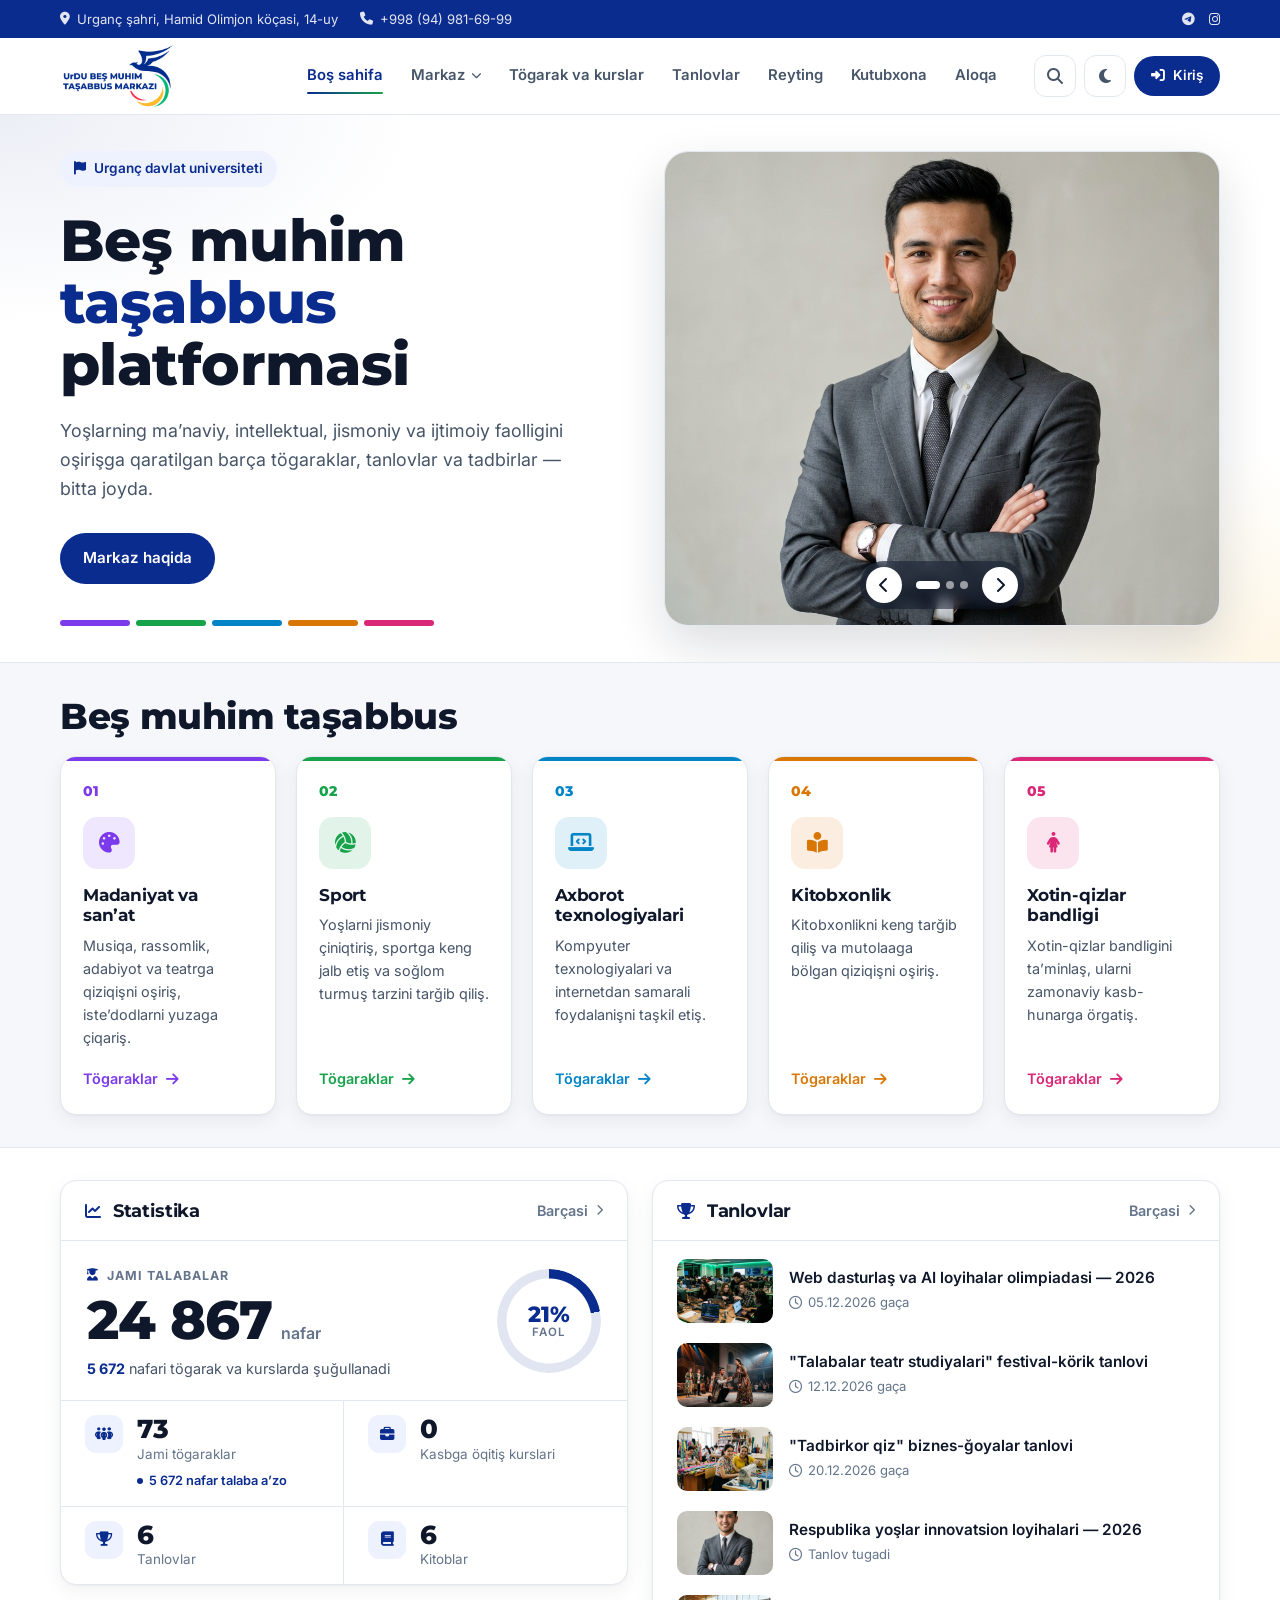
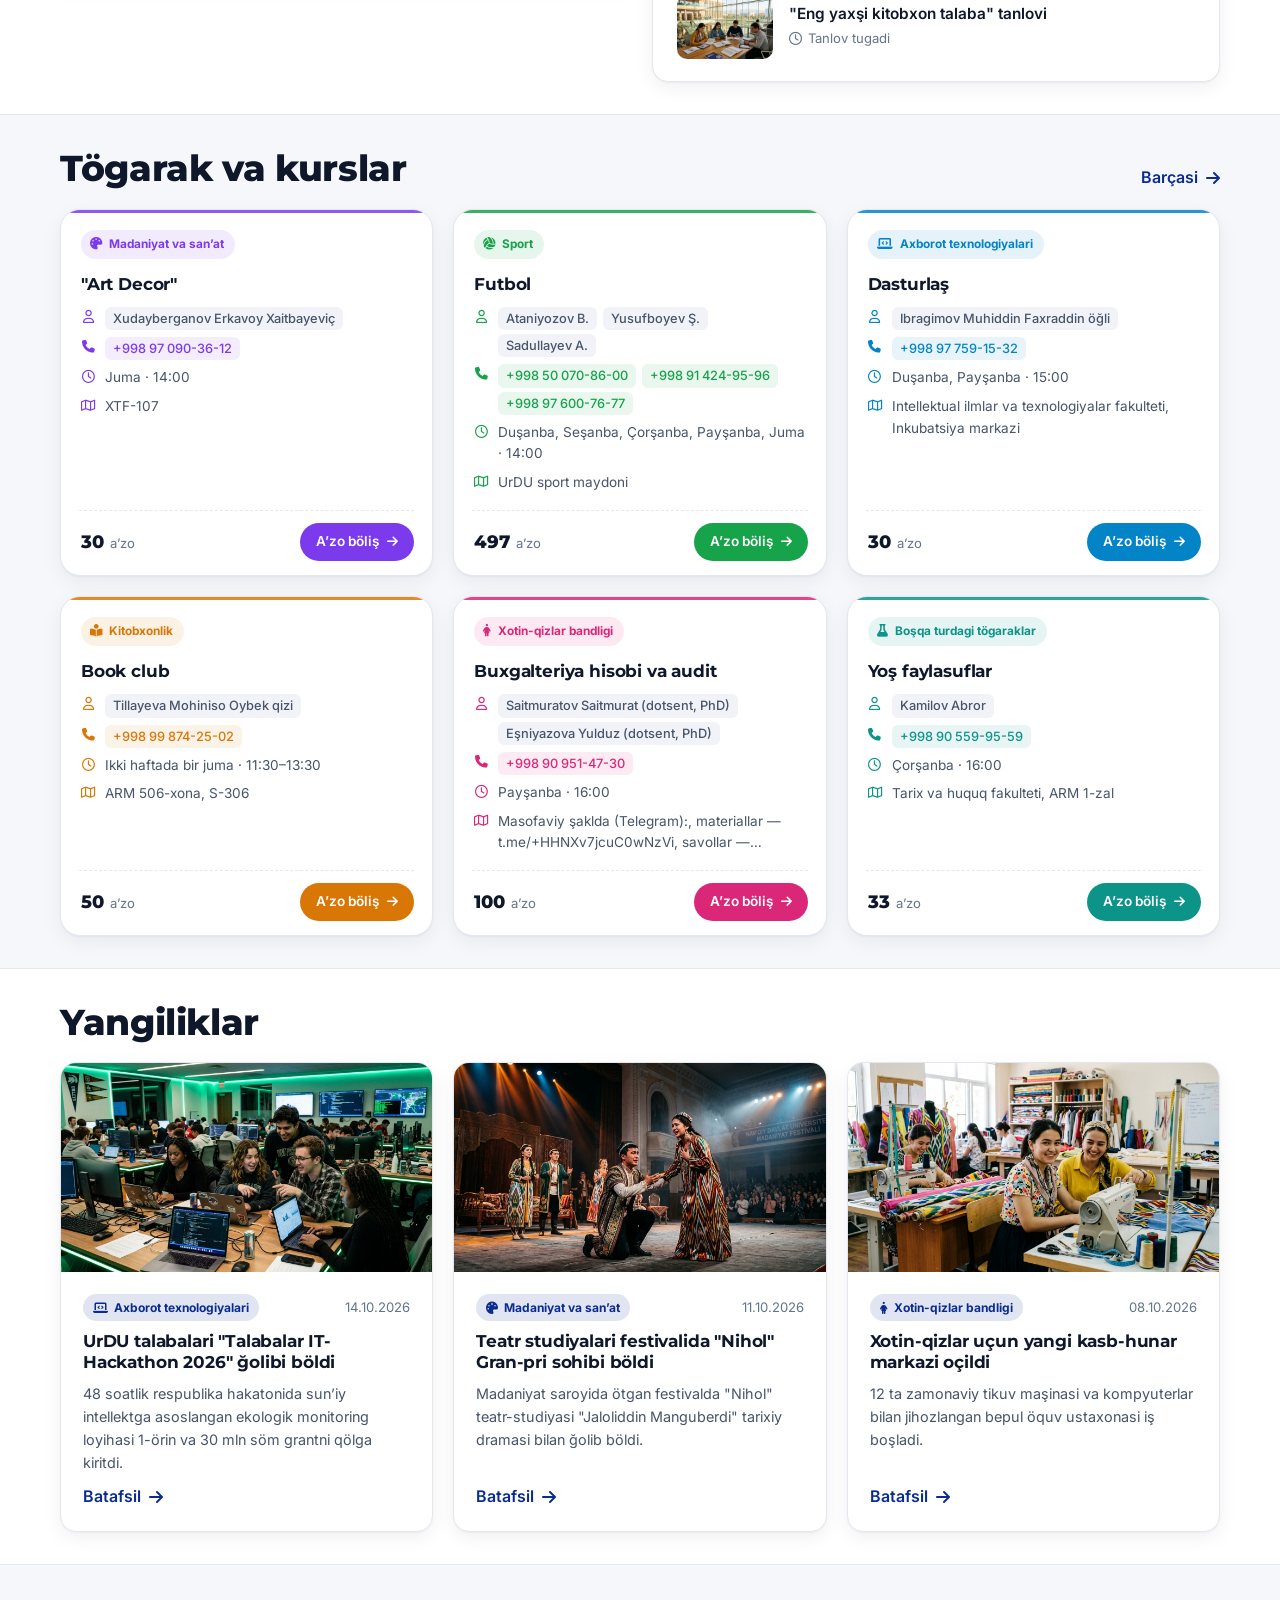
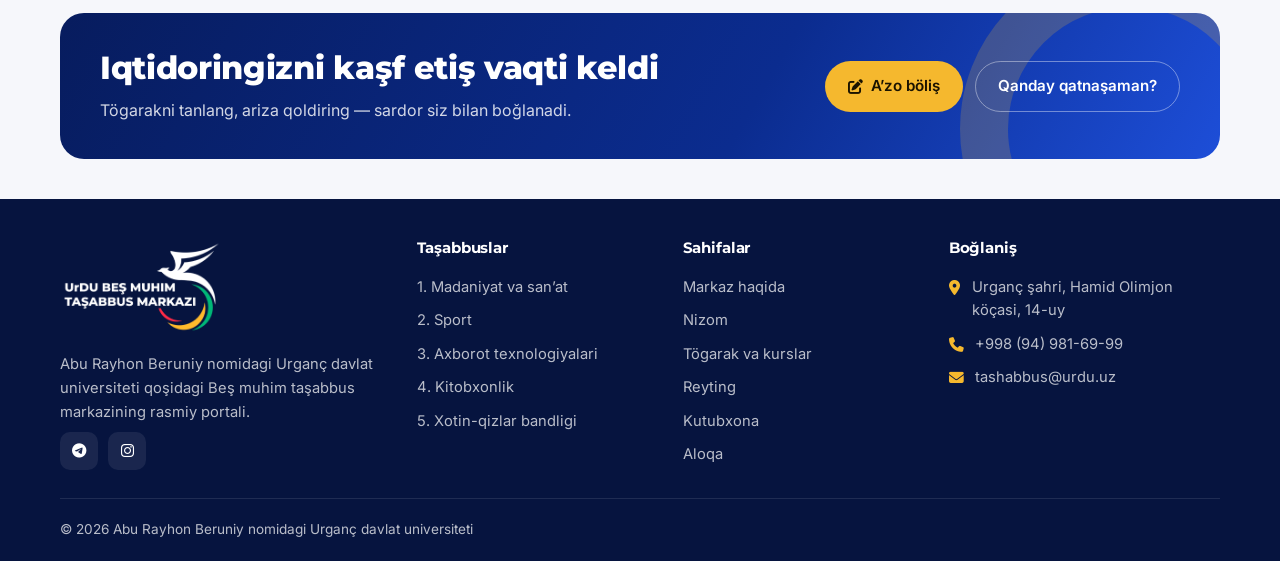
==== commit 0cf6efc2: "Tidy menu, news page, leaders on phones, copy feedback - Dropdown items: underline under the label a" ====
--- a/index.html
+++ b/index.html
@@ -13,7 +13,7 @@
   <link rel="preconnect" href="https://fonts.gstatic.com" crossorigin>
   <link href="https://fonts.googleapis.com/css2?family=Inter:wght@400;500;600;700&family=Montserrat:wght@600;700;800&display=swap" rel="stylesheet">
   <link rel="stylesheet" href="https://cdnjs.cloudflare.com/ajax/libs/font-awesome/6.5.1/css/all.min.css">
-  <link rel="stylesheet" href="css/main.css?v=20261124c">
+  <link rel="stylesheet" href="css/main.css?v=20261124d">
   <script>try{var t=localStorage.getItem("urdu5t-theme");if(t)document.documentElement.dataset.theme=t}catch(e){}</script>
 </head>
 <body data-page="home">
@@ -103,10 +103,10 @@
   </section>
 
 </main>
-<script src="js/alifbo.js?v=20261124c"></script>
-<script src="js/data.js?v=20261124c"></script>
-<script src="js/site.js?v=20261124c"></script>
-<script src="js/pages.js?v=20261124c"></script>
-<script src="js/credit.js?v=20261124c"></script>
+<script src="js/alifbo.js?v=20261124d"></script>
+<script src="js/data.js?v=20261124d"></script>
+<script src="js/site.js?v=20261124d"></script>
+<script src="js/pages.js?v=20261124d"></script>
+<script src="js/credit.js?v=20261124d"></script>
 </body>
 </html>
--- a/css/main.css
+++ b/css/main.css
@@ -172,7 +172,9 @@
 .has-dropdown:hover .fa-chevron-down, .has-dropdown.open .fa-chevron-down { transform: rotate(180deg); }
 .dropdown a { display: flex; align-items: center; gap: 12px; padding: 10px 12px; border-radius: 10px; font-weight: 500; font-size: .92rem; color: var(--text-2); }
 .dropdown a i { width: 18px; color: var(--brand); text-align: center; }
-.dropdown a:hover, .dropdown a.active { background: var(--brand-50); color: var(--brand); }
+.dropdown a, .dropdown a * { transition: none; }
+.dropdown a:hover, .dropdown a.active { background: none; color: var(--brand); }
+.dropdown a:hover span, .dropdown a.active span { text-decoration: underline; text-decoration-thickness: 2px; text-underline-offset: 6px; }
 
 .header-actions { display: flex; align-items: center; gap: 8px; }
 .icon-btn {
@@ -886,15 +888,15 @@
 
 /* ---------- Yangilik sahifasi ---------- */
 .news-page-wrap { padding-top: 24px; }
-#news-article { max-width: 920px; }
+#news-article { max-width: 980px; }
 .crumbs { display: flex; flex-wrap: wrap; align-items: center; gap: 6px 10px; margin-bottom: 16px; font-size: .84rem; color: var(--text-3); }
 .crumbs a { color: var(--text-2); font-weight: 500; }
 .crumbs a:hover { color: var(--brand); }
 .crumbs i { font-size: .6rem; }
 .crumbs span { color: var(--text); font-weight: 600; max-width: 100%; overflow: hidden; text-overflow: ellipsis; white-space: nowrap; flex: 1 1 200px; }
-.news-page { overflow: hidden; border-radius: 24px; }
-.news-page .dt-gallery { border-radius: 0; }
-.news-page-body { max-width: 760px; margin: 0 auto; padding: 30px 36px 36px; }
+.news-page { background: none; border: 0; box-shadow: none; }
+.news-page .dt-gallery { border-radius: 22px; overflow: hidden; box-shadow: var(--shadow); }
+.news-page-body { max-width: 800px; margin: 0 auto; padding: 32px 0 24px; }
 .news-page-body h1 { margin: 14px 0 18px; font-size: clamp(1.5rem, 3.4vw, 2.2rem); line-height: 1.2; letter-spacing: -.01em; }
 .news-page-body .rich-lead { font-size: 1.06rem; color: var(--text); padding-left: 16px; border-left: 3px solid var(--brand); margin-bottom: 20px; }
 .news-page-body .rich { line-height: 1.8; }
@@ -911,12 +913,24 @@
 .empty-state > i { font-size: 2.4rem; color: var(--text-3); }
 .empty-state p { color: var(--text-2); margin-bottom: 8px; }
 a.news-card { color: inherit; }
+.mini-news-grid { display: grid; grid-template-columns: repeat(3, minmax(0, 1fr)); gap: 16px; }
+.mini-news { display: block; color: inherit; }
+.mini-news img { display: block; width: 100%; aspect-ratio: 4 / 3; object-fit: cover; border-radius: 14px; background: var(--surface-2); transition: transform .3s, box-shadow .3s; }
+.mini-news:hover img { transform: translateY(-3px); box-shadow: var(--shadow); }
+.mini-news time { display: block; margin: 10px 0 4px; font-size: .78rem; color: var(--text-3); }
+.mini-news strong { display: -webkit-box; -webkit-line-clamp: 2; -webkit-box-orient: vertical; overflow: hidden; font-size: .92rem; line-height: 1.35; }
+.mini-news:hover strong { color: var(--brand); }
 @media (max-width: 720px) {
-  .news-page { border-radius: 18px; }
+  .mini-news-grid { gap: 8px; }
+  .mini-news img { border-radius: 10px; }
+  .mini-news time { margin-top: 6px; font-size: .68rem; }
+  .mini-news strong { font-size: .76rem; -webkit-line-clamp: 3; }
+}
+@media (max-width: 720px) {
+  .news-page .dt-gallery { border-radius: 16px; }
   .news-page .dt-stage { height: 62vw; min-height: 220px; }
   .news-page .dt-nav { opacity: 1; width: 38px; height: 38px; }
-  .news-page-body { padding: 20px 18px 24px; }
-  .share-btn.copy span { display: none; }
+  .news-page-body { padding: 22px 2px 16px; }
 }
 
 .search-box { max-width: 640px; align-self: start; margin-top: 10vh; padding: 0; overflow: hidden; }
@@ -994,7 +1008,7 @@
   .init-row-media { min-height: 240px; }
   .head-card .person-photo { min-height: 0; aspect-ratio: 4 / 3; }
   .leader-card { grid-template-columns: 120px 1fr; }
-  .leader-card .person-photo { aspect-ratio: 1 / 1; }
+  .leader-card .person-photo { aspect-ratio: auto; min-height: 150px; align-self: stretch; }
   .leader-card .person-body { padding: 16px 18px; }
   .leader-card h3 { font-size: 1.1rem; }
   .doc-layout, .contact-grid, .dash { grid-template-columns: 1fr; }
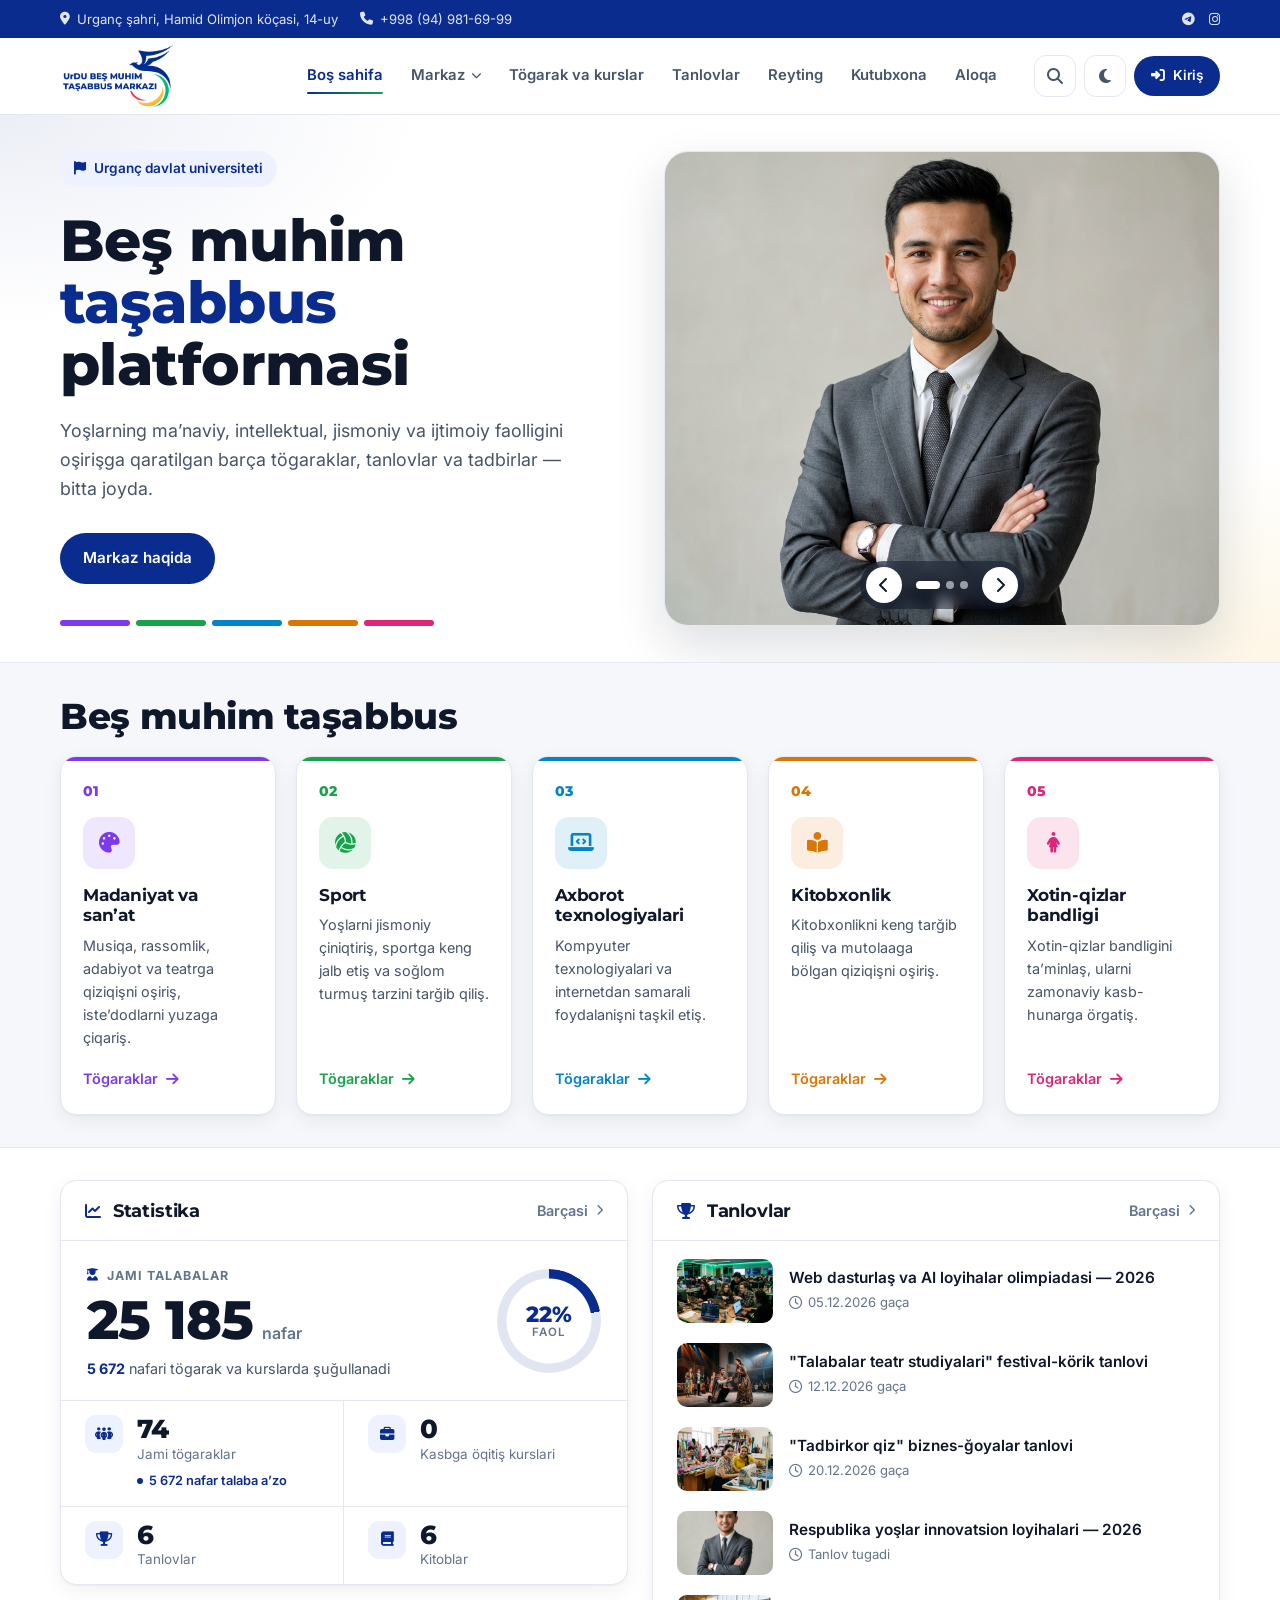
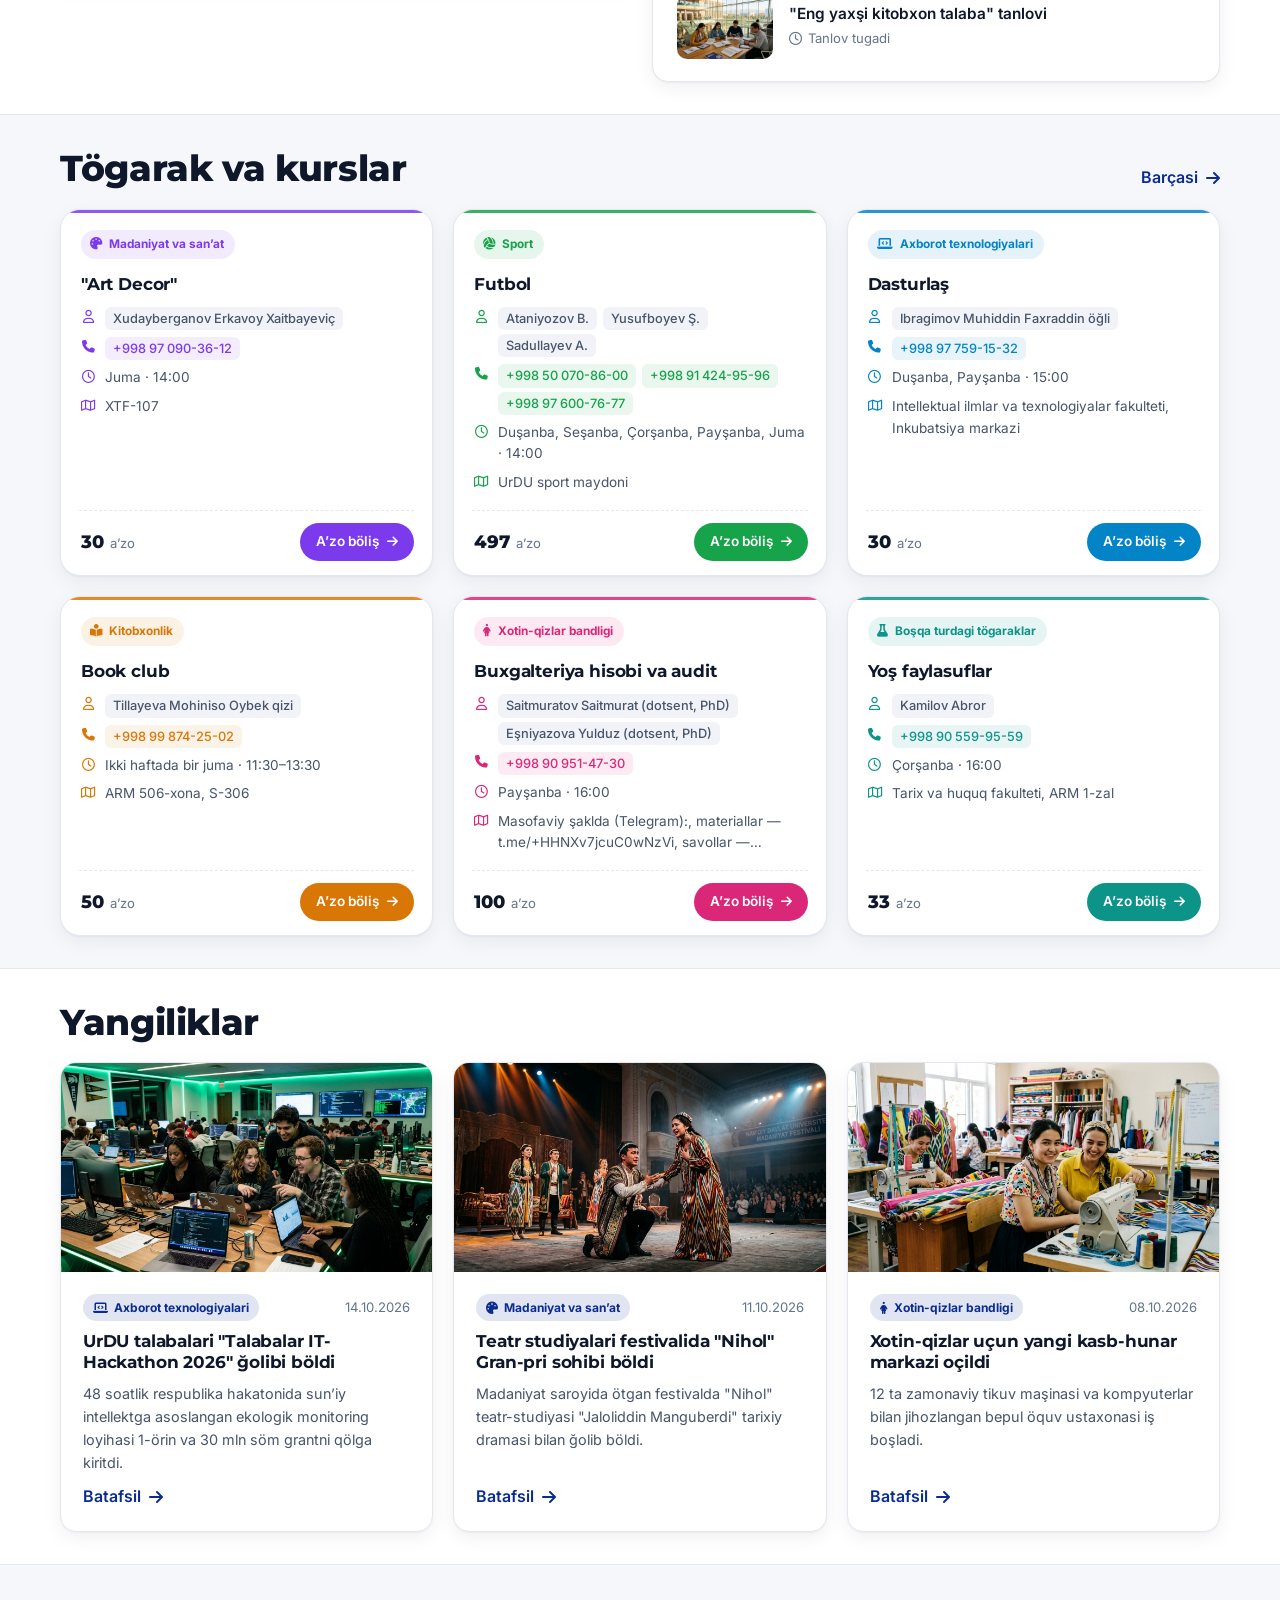
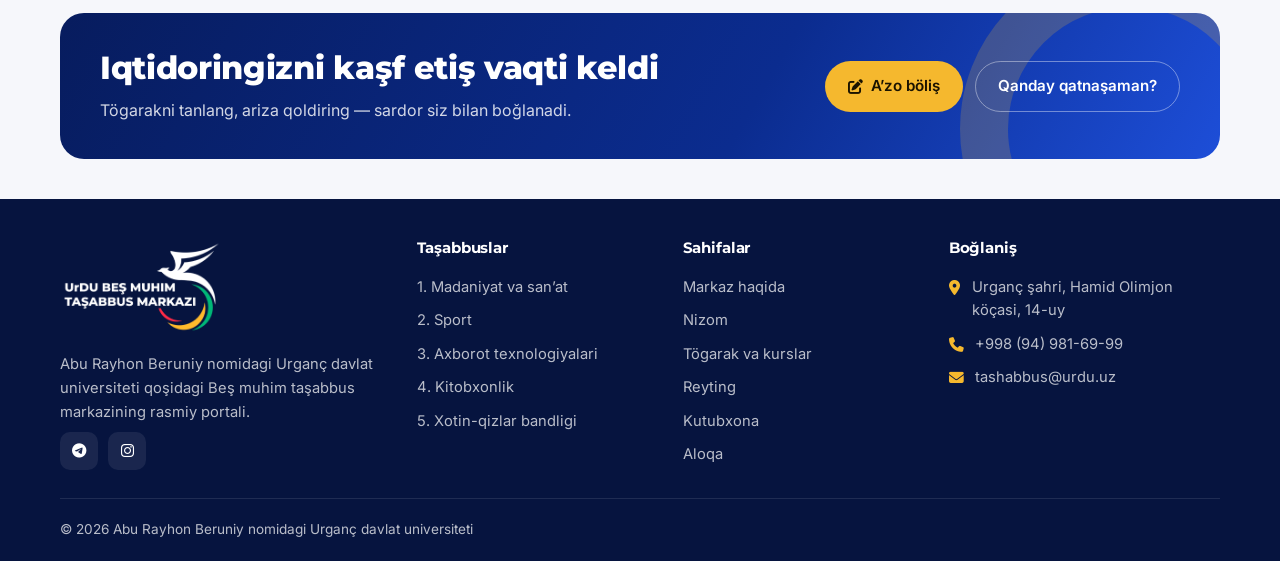
==== commit 5cf1ef8a: "Dropdown menu: drop icons, animate the underline Co-Authored-By: Claude Sonnet 5.5 <noreply@anthropi" ====
--- a/index.html
+++ b/index.html
@@ -13,7 +13,7 @@
   <link rel="preconnect" href="https://fonts.gstatic.com" crossorigin>
   <link href="https://fonts.googleapis.com/css2?family=Inter:wght@400;500;600;700&family=Montserrat:wght@600;700;800&display=swap" rel="stylesheet">
   <link rel="stylesheet" href="https://cdnjs.cloudflare.com/ajax/libs/font-awesome/6.5.1/css/all.min.css">
-  <link rel="stylesheet" href="css/main.css?v=20261124d">
+  <link rel="stylesheet" href="css/main.css?v=20261124e">
   <script>try{var t=localStorage.getItem("urdu5t-theme");if(t)document.documentElement.dataset.theme=t}catch(e){}</script>
 </head>
 <body data-page="home">
@@ -103,10 +103,10 @@
   </section>
 
 </main>
-<script src="js/alifbo.js?v=20261124d"></script>
-<script src="js/data.js?v=20261124d"></script>
-<script src="js/site.js?v=20261124d"></script>
-<script src="js/pages.js?v=20261124d"></script>
-<script src="js/credit.js?v=20261124d"></script>
+<script src="js/alifbo.js?v=20261124e"></script>
+<script src="js/data.js?v=20261124e"></script>
+<script src="js/site.js?v=20261124e"></script>
+<script src="js/pages.js?v=20261124e"></script>
+<script src="js/credit.js?v=20261124e"></script>
 </body>
 </html>
--- a/css/main.css
+++ b/css/main.css
@@ -172,9 +172,12 @@
 .has-dropdown:hover .fa-chevron-down, .has-dropdown.open .fa-chevron-down { transform: rotate(180deg); }
 .dropdown a { display: flex; align-items: center; gap: 12px; padding: 10px 12px; border-radius: 10px; font-weight: 500; font-size: .92rem; color: var(--text-2); }
 .dropdown a i { width: 18px; color: var(--brand); text-align: center; }
-.dropdown a, .dropdown a * { transition: none; }
+.dropdown a { transition: color .25s ease; }
 .dropdown a:hover, .dropdown a.active { background: none; color: var(--brand); }
-.dropdown a:hover span, .dropdown a.active span { text-decoration: underline; text-decoration-thickness: 2px; text-underline-offset: 6px; }
+.dropdown a span { position: relative; padding-bottom: 3px; }
+.dropdown a span::after { content: ""; position: absolute; left: 0; right: 0; bottom: -2px; height: 2px; border-radius: 2px; background: var(--brand); transform: scaleX(0); transform-origin: left; transition: transform .35s cubic-bezier(.2, .8, .2, 1); }
+.dropdown a:hover span::after, .dropdown a.active span::after { transform: scaleX(1); }
+:root[data-theme="dark"] .dropdown a span::after { background: var(--gold); }
 
 .header-actions { display: flex; align-items: center; gap: 8px; }
 .icon-btn {
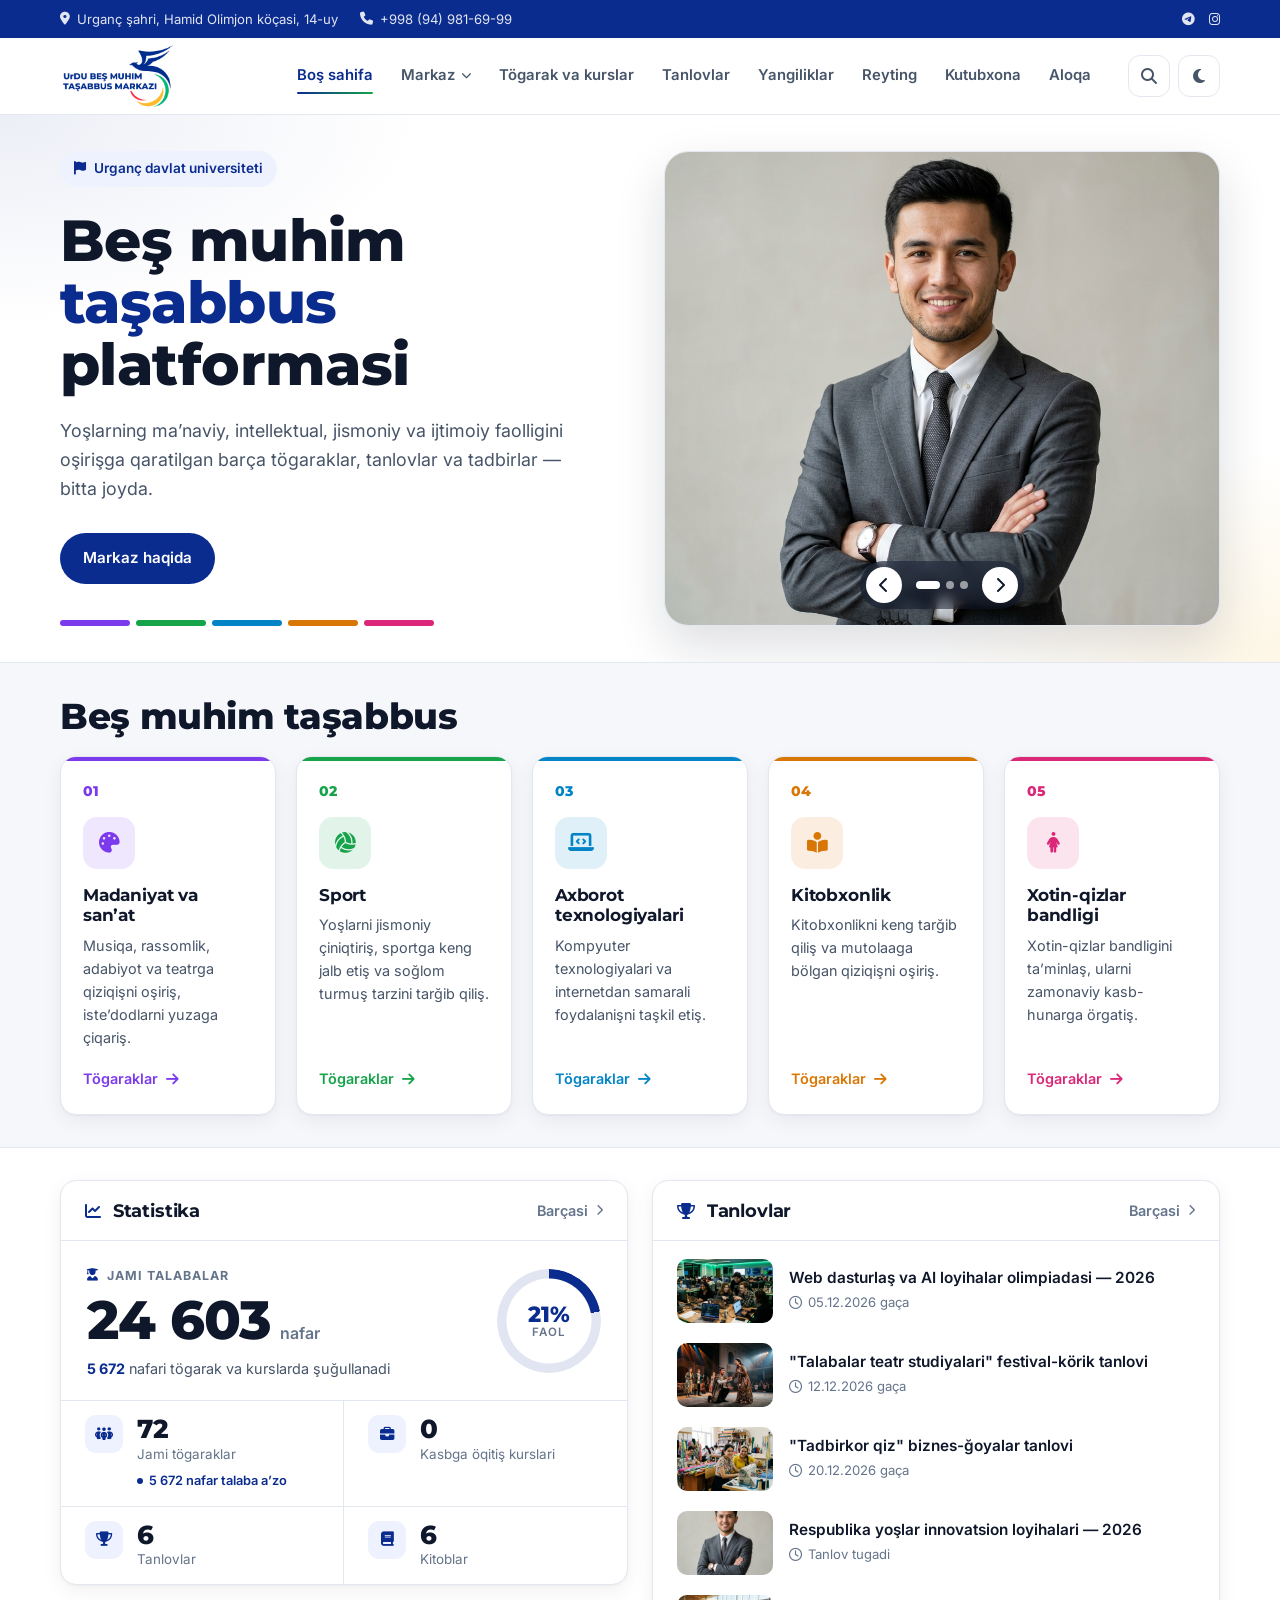
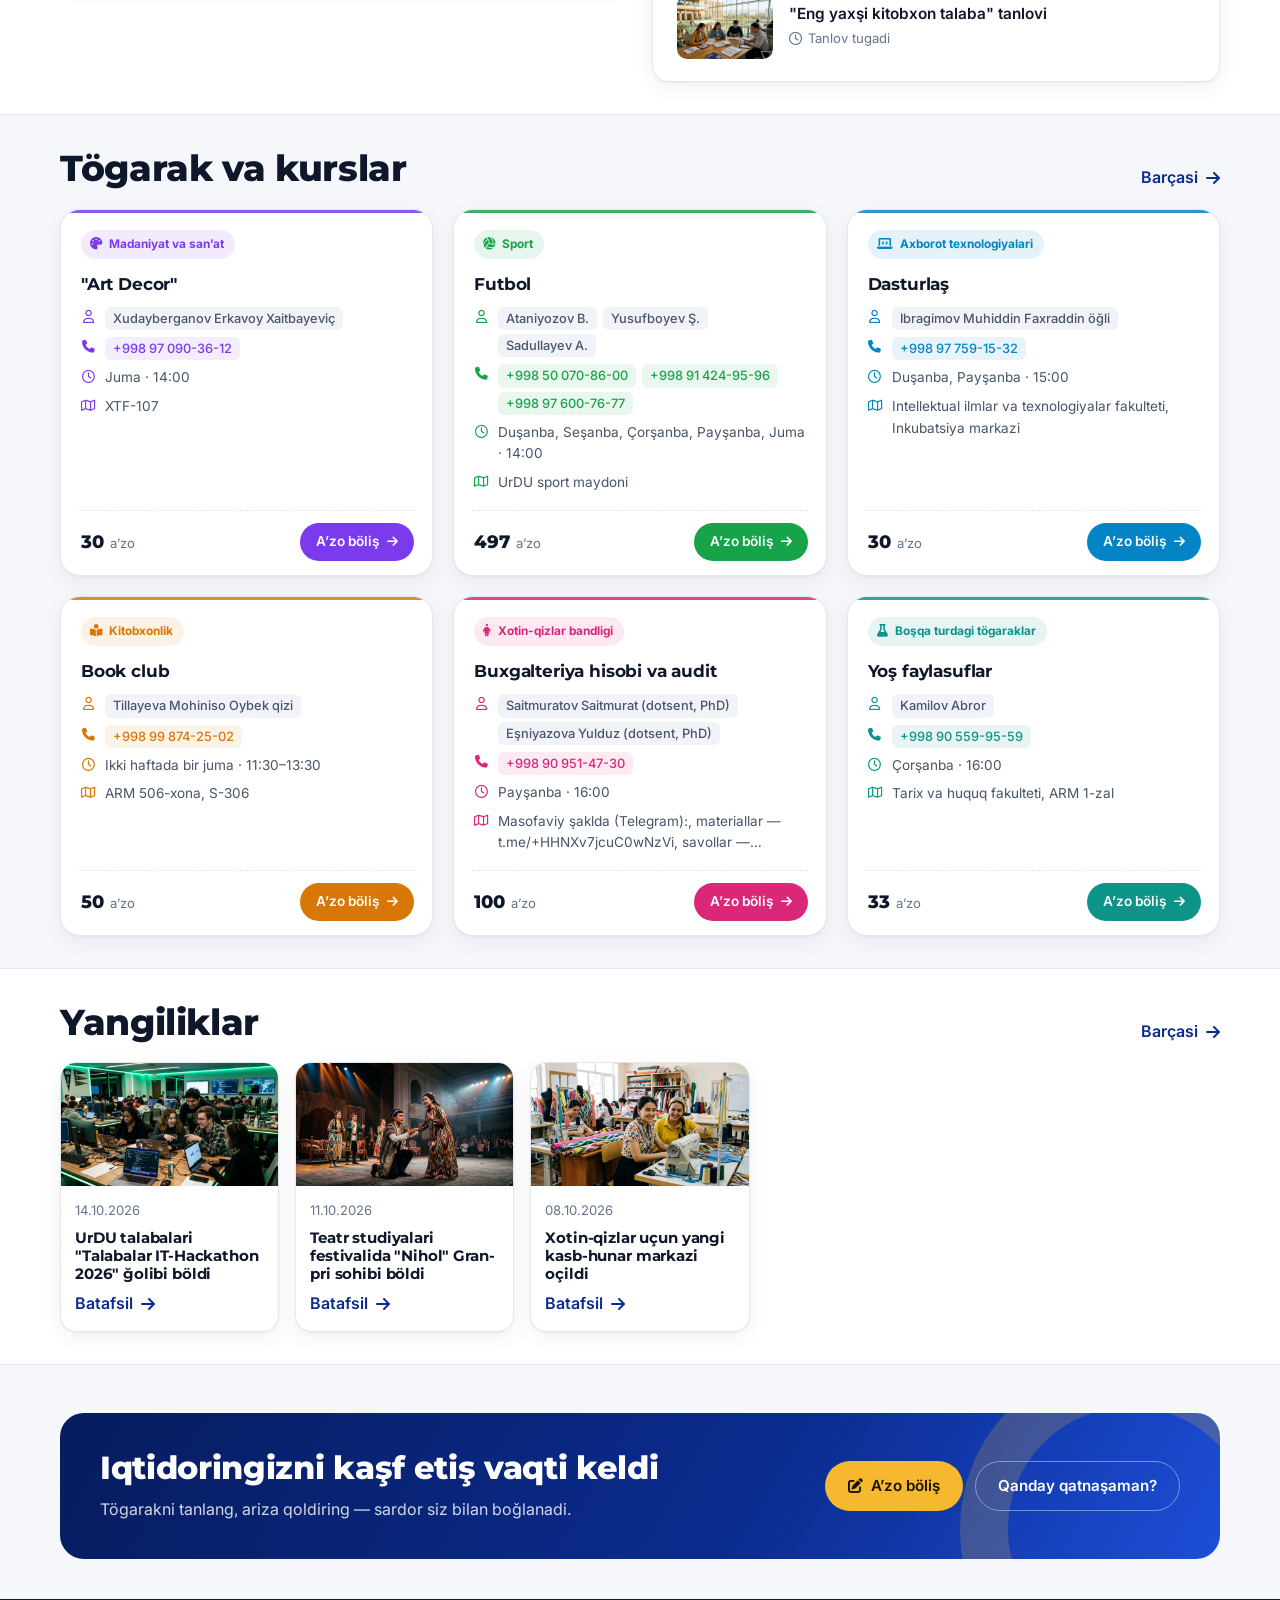
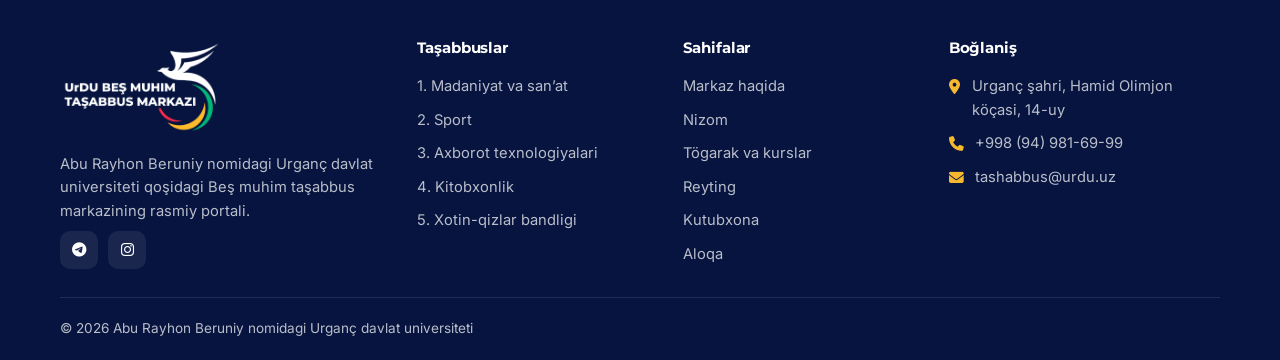
==== commit 60a12c91: "Add Yangiliklar section, drop header Kirish button, close page gaps - New yangiliklar.html: all news" ====
--- a/index.html
+++ b/index.html
@@ -13,7 +13,7 @@
   <link rel="preconnect" href="https://fonts.gstatic.com" crossorigin>
   <link href="https://fonts.googleapis.com/css2?family=Inter:wght@400;500;600;700&family=Montserrat:wght@600;700;800&display=swap" rel="stylesheet">
   <link rel="stylesheet" href="https://cdnjs.cloudflare.com/ajax/libs/font-awesome/6.5.1/css/all.min.css">
-  <link rel="stylesheet" href="css/main.css?v=20261124e">
+  <link rel="stylesheet" href="css/main.css?v=20261124f">
   <script>try{var t=localStorage.getItem("urdu5t-theme");if(t)document.documentElement.dataset.theme=t}catch(e){}</script>
 </head>
 <body data-page="home">
@@ -83,8 +83,9 @@
     <div class="container">
       <div class="section-head">
         <h2 class="section-title">Yangiliklar</h2>
+        <a href="yangiliklar.html" class="link-arrow">Barchasi <i class="fa-solid fa-arrow-right"></i></a>
       </div>
-      <div class="grid grid-3" id="home-news"></div>
+      <div class="grid news-row" id="home-news"></div>
     </div>
   </section>
 
@@ -103,10 +104,10 @@
   </section>
 
 </main>
-<script src="js/alifbo.js?v=20261124e"></script>
-<script src="js/data.js?v=20261124e"></script>
-<script src="js/site.js?v=20261124e"></script>
-<script src="js/pages.js?v=20261124e"></script>
-<script src="js/credit.js?v=20261124e"></script>
+<script src="js/alifbo.js?v=20261124f"></script>
+<script src="js/data.js?v=20261124f"></script>
+<script src="js/site.js?v=20261124f"></script>
+<script src="js/pages.js?v=20261124f"></script>
+<script src="js/credit.js?v=20261124f"></script>
 </body>
 </html>
--- a/css/main.css
+++ b/css/main.css
@@ -84,6 +84,7 @@
 .section { padding: 32px 0; }
 /* Sahifa oxiri: footer oldida ortiqcha bo'shliq qolmasin */
 main { padding-bottom: 32px; }
+main:has(> .section-alt:last-child) { padding-bottom: 0; }
 main > .section:last-child { padding-bottom: 0; }
 .section-alt { background: var(--surface); border-top: 1px solid var(--border); border-bottom: 1px solid var(--border); }
 .section-head { display: flex; justify-content: space-between; align-items: flex-end; gap: 24px; margin-bottom: 18px; flex-wrap: wrap; }
@@ -916,15 +917,23 @@
 .empty-state > i { font-size: 2.4rem; color: var(--text-3); }
 .empty-state p { color: var(--text-2); margin-bottom: 8px; }
 a.news-card { color: inherit; }
-.mini-news-grid { display: grid; grid-template-columns: repeat(3, minmax(0, 1fr)); gap: 16px; }
+.mini-news-grid { display: grid; grid-template-columns: repeat(6, minmax(0, 1fr)); gap: 16px; }
+.news-row { grid-template-columns: repeat(5, minmax(0, 1fr)); gap: 16px; }
+.news-row .news-body { padding: 14px; gap: 8px; }
+.news-row .news-body h3 { font-size: .95rem; display: -webkit-box; -webkit-line-clamp: 3; -webkit-box-orient: vertical; overflow: hidden; }
+.news-row .news-body p { display: none; }
+.news-row .news-meta .tag { display: none; }
 .mini-news { display: block; color: inherit; }
 .mini-news img { display: block; width: 100%; aspect-ratio: 4 / 3; object-fit: cover; border-radius: 14px; background: var(--surface-2); transition: transform .3s, box-shadow .3s; }
 .mini-news:hover img { transform: translateY(-3px); box-shadow: var(--shadow); }
 .mini-news time { display: block; margin: 10px 0 4px; font-size: .78rem; color: var(--text-3); }
 .mini-news strong { display: -webkit-box; -webkit-line-clamp: 2; -webkit-box-orient: vertical; overflow: hidden; font-size: .92rem; line-height: 1.35; }
 .mini-news:hover strong { color: var(--brand); }
+@media (max-width: 1024px) { .news-row { grid-template-columns: repeat(3, minmax(0, 1fr)); } }
 @media (max-width: 720px) {
-  .mini-news-grid { gap: 8px; }
+  .news-row { grid-template-columns: 1fr; }
+  .mini-news-grid { gap: 8px; grid-template-columns: repeat(3, minmax(0, 1fr)); }
+  .mini-news:nth-child(n+4) { display: none; }
   .mini-news img { border-radius: 10px; }
   .mini-news time { margin-top: 6px; font-size: .68rem; }
   .mini-news strong { font-size: .76rem; -webkit-line-clamp: 3; }
@@ -999,9 +1008,7 @@
   .has-dropdown.open .dropdown { display: block; }
   .has-dropdown:hover .dropdown { display: none; }
   .has-dropdown.open:hover .dropdown { display: block; }
-  .header-cta span { display: none; }
   .header-actions { margin-left: auto; }
-  .header-cta { width: 42px; height: 42px; padding: 0; border-radius: 12px; }
   .hero .container { grid-template-columns: 1fr; gap: 40px; }
   .slider { min-height: 0; width: 100%; height: 56vw; max-height: 460px; }
   .grid-4, .stats { grid-template-columns: repeat(2, 1fr); }
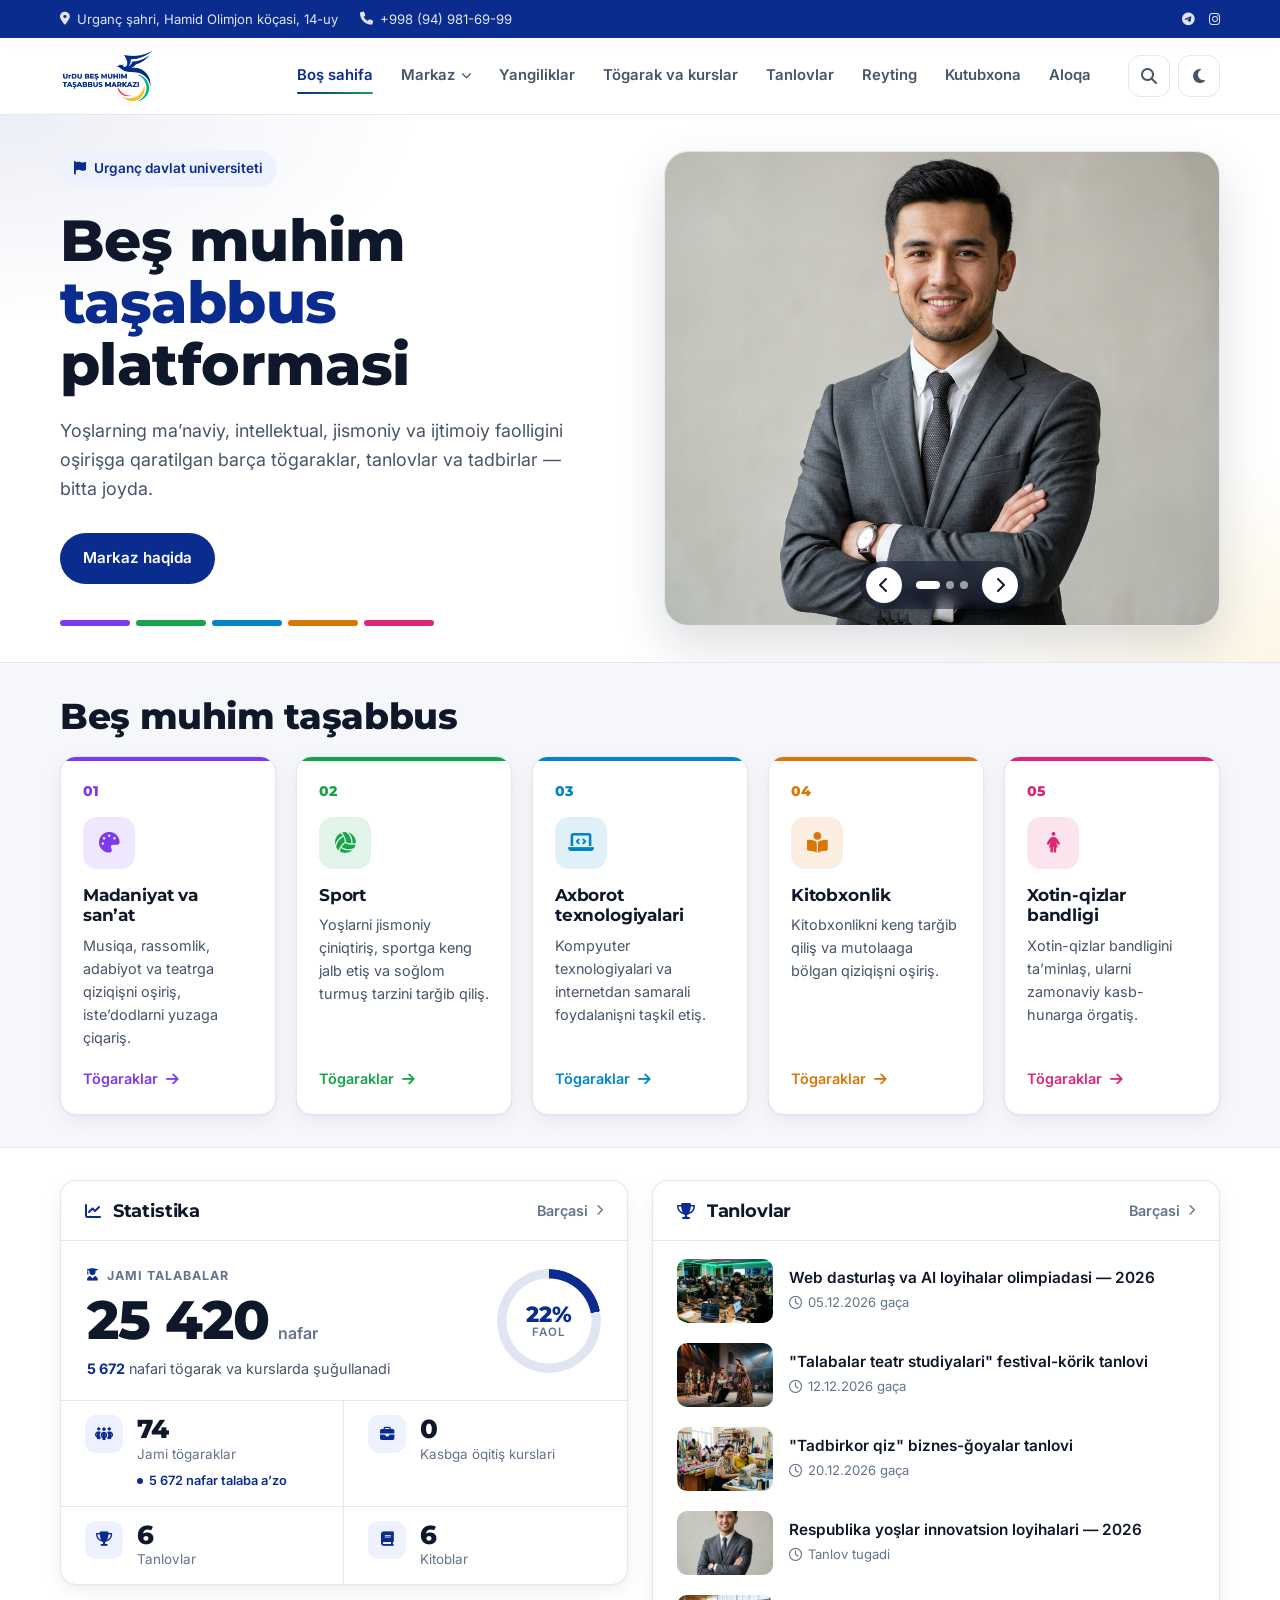
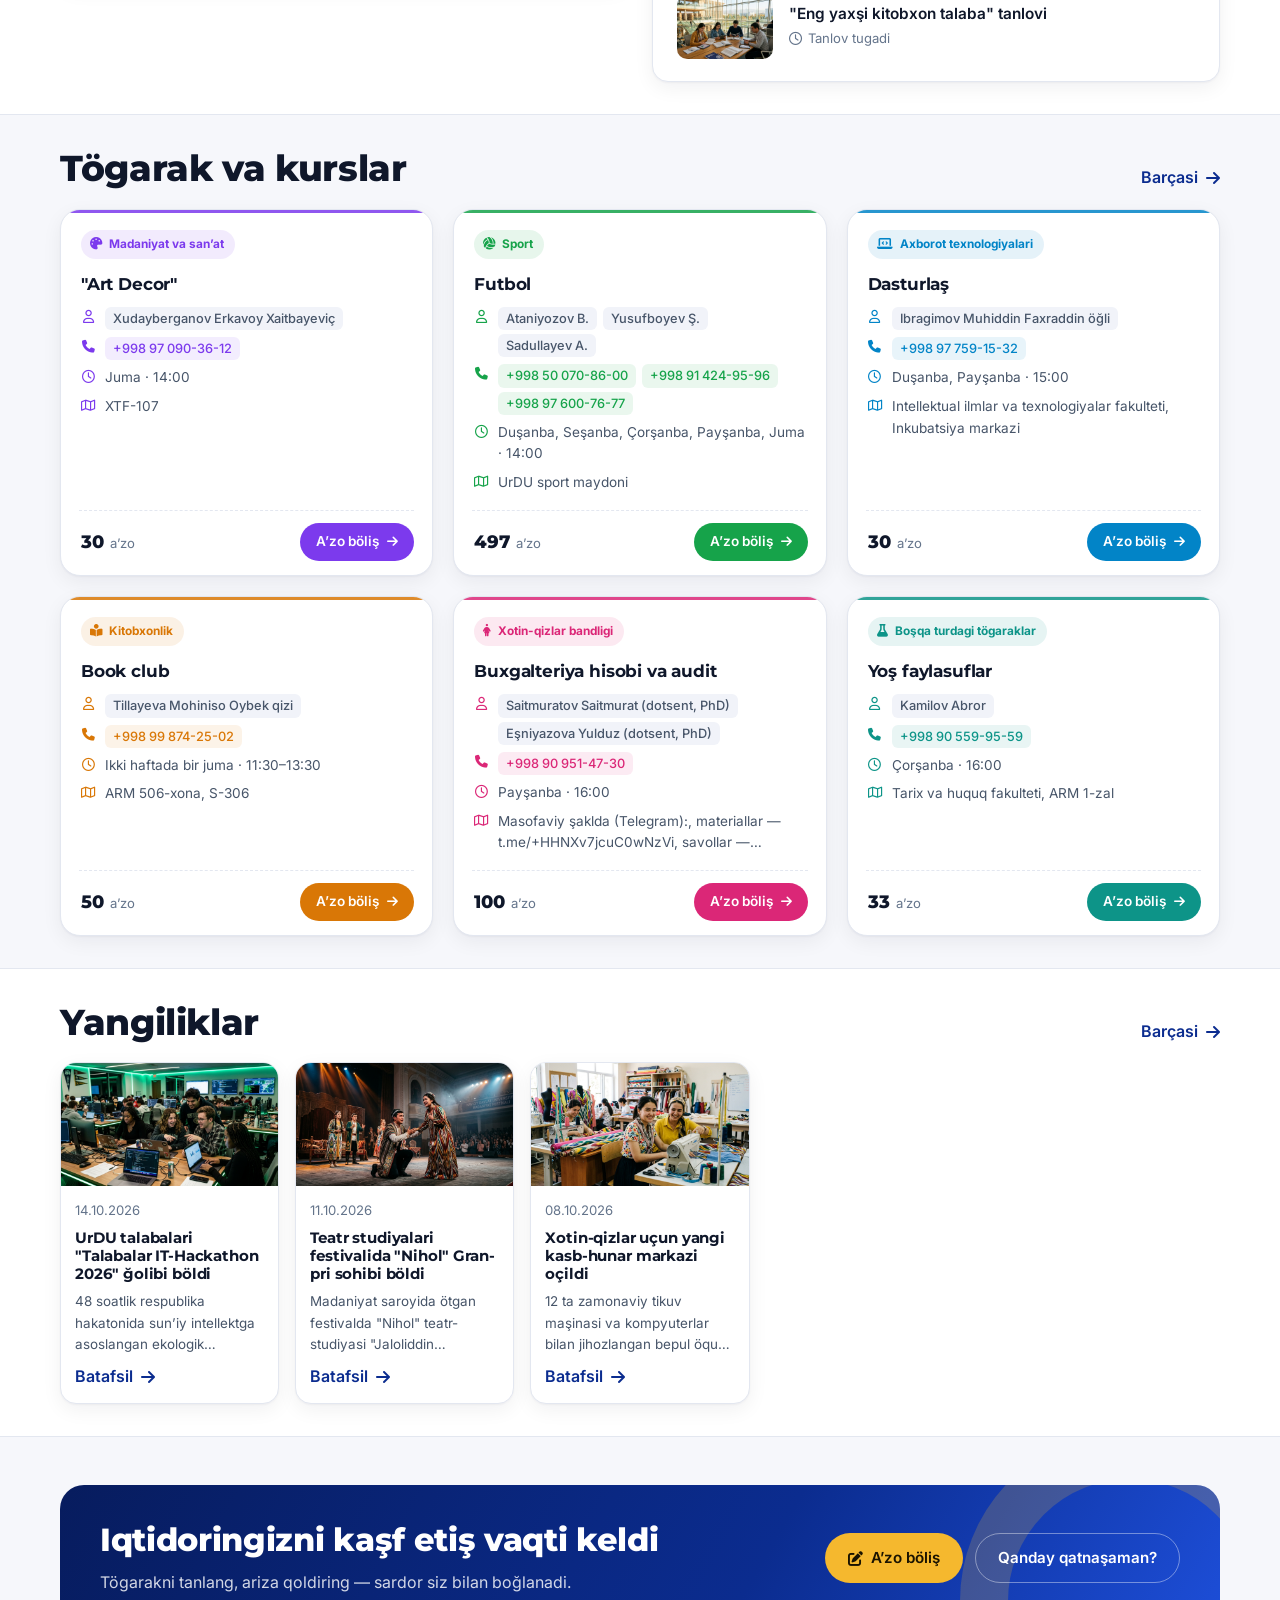
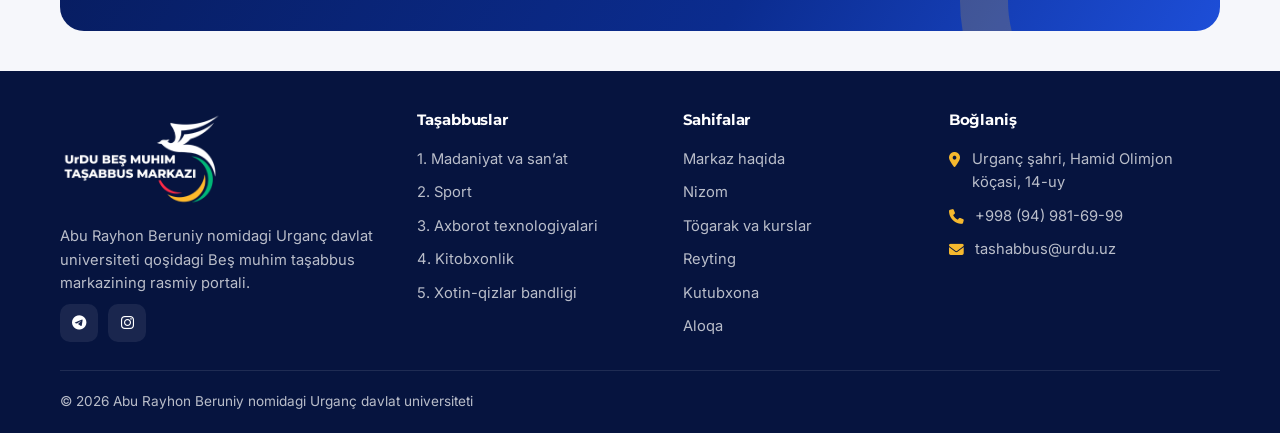
==== commit a46529d1: "Kasb courses schedule, reading contest banner, swipe-only card slides - 22 kasbga o'qitish courses f" ====
--- a/index.html
+++ b/index.html
@@ -13,7 +13,7 @@
   <link rel="preconnect" href="https://fonts.gstatic.com" crossorigin>
   <link href="https://fonts.googleapis.com/css2?family=Inter:wght@400;500;600;700&family=Montserrat:wght@600;700;800&display=swap" rel="stylesheet">
   <link rel="stylesheet" href="https://cdnjs.cloudflare.com/ajax/libs/font-awesome/6.5.1/css/all.min.css">
-  <link rel="stylesheet" href="css/main.css?v=20261124f">
+  <link rel="stylesheet" href="css/main.css?v=20261124g">
   <script>try{var t=localStorage.getItem("urdu5t-theme");if(t)document.documentElement.dataset.theme=t}catch(e){}</script>
 </head>
 <body data-page="home">
@@ -104,10 +104,10 @@
   </section>
 
 </main>
-<script src="js/alifbo.js?v=20261124f"></script>
-<script src="js/data.js?v=20261124f"></script>
-<script src="js/site.js?v=20261124f"></script>
-<script src="js/pages.js?v=20261124f"></script>
-<script src="js/credit.js?v=20261124f"></script>
+<script src="js/alifbo.js?v=20261124g"></script>
+<script src="js/data.js?v=20261124g"></script>
+<script src="js/site.js?v=20261124g"></script>
+<script src="js/pages.js?v=20261124g"></script>
+<script src="js/credit.js?v=20261124g"></script>
 </body>
 </html>
--- a/css/main.css
+++ b/css/main.css
@@ -139,7 +139,7 @@
 .header.scrolled { box-shadow: var(--shadow); }
 .header .container { display: flex; align-items: center; gap: 24px; height: var(--header-h); }
 .brand { flex: none; display: flex; align-items: center; }
-.brand img { height: 68px; width: auto; max-width: none; }
+.brand img { height: 56px; width: auto; max-width: none; }
 .brand .logo-dark { display: none; }
 :root[data-theme="dark"] .brand .logo-light { display: none; }
 :root[data-theme="dark"] .brand .logo-dark { display: block; }
@@ -890,8 +890,36 @@
   .dt-actions .btn { flex: 1; }
 }
 
+/* ---------- Kutubxona: haftalik onlayn tanlov banneri ---------- */
+.read-promo { position: relative; overflow: hidden; margin-top: 24px; padding: 34px 40px; border-radius: 28px; color: #fff; display: grid; grid-template-columns: 1fr auto; gap: 28px; align-items: center;
+  background: radial-gradient(120% 140% at 0% 0%, #1D4ED8 0%, transparent 55%), radial-gradient(90% 120% at 100% 100%, #7C3AED 0%, transparent 60%), #0B1D57; box-shadow: 0 24px 60px -24px rgba(29, 78, 216, .6); }
+.read-promo > * { position: relative; z-index: 1; }
+.rp-badge { display: inline-flex; align-items: center; gap: 8px; padding: 6px 14px; border-radius: 999px; font-size: .74rem; font-weight: 800; letter-spacing: .1em; text-transform: uppercase; color: #1A1300; background: var(--gold); }
+.rp-badge i { animation: rp-pulse 1.6s ease-in-out infinite; }
+.read-promo h2 { margin: 14px 0 10px; font-size: clamp(1.35rem, 3vw, 2rem); line-height: 1.2; font-weight: 800; color: #fff; max-width: 640px; }
+.read-promo h2 mark { padding: 0 .18em; border-radius: 8px; color: #1A1300; background: var(--gold); }
+.read-promo p { max-width: 600px; color: rgba(255, 255, 255, .86); }
+.rp-points { display: flex; flex-wrap: wrap; gap: 8px; margin-top: 16px; }
+.rp-points span { display: inline-flex; align-items: center; gap: 8px; padding: 7px 14px; border-radius: 999px; font-size: .84rem; font-weight: 600; background: rgba(255, 255, 255, .12); border: 1px solid rgba(255, 255, 255, .22); backdrop-filter: blur(6px); }
+.rp-points i { color: var(--gold); }
+.rp-cta { display: grid; justify-items: center; gap: 12px; text-align: center; }
+.rp-btn { display: inline-flex; align-items: center; gap: 12px; padding: 16px 26px; border-radius: 18px; font-weight: 800; font-size: 1.02rem; color: #1A1300; background: var(--gold); box-shadow: 0 0 0 0 rgba(245, 184, 46, .6); animation: rp-ring 2.2s ease-out infinite; transition: transform .2s; }
+.rp-btn:hover { transform: translateY(-3px) scale(1.03); }
+.rp-btn i { font-size: 1.3rem; }
+.rp-bot { font-size: .86rem; font-weight: 600; color: rgba(255, 255, 255, .85); }
+.rp-float { position: absolute; z-index: 0; font-size: 2rem; color: rgba(255, 255, 255, .14); animation: rp-float 6s ease-in-out infinite; pointer-events: none; }
+.rp-float.f1 { right: 34%; top: 12%; } .rp-float.f2 { right: 8%; bottom: 8%; font-size: 3.4rem; animation-delay: -2s; } .rp-float.f3 { left: 46%; bottom: 10%; font-size: 1.6rem; animation-delay: -4s; } .rp-float.f4 { right: 22%; top: 8%; font-size: 1.4rem; animation-delay: -1s; }
+@keyframes rp-float { 0%, 100% { transform: translateY(0) rotate(-6deg); } 50% { transform: translateY(-14px) rotate(8deg); } }
+@keyframes rp-pulse { 0%, 100% { transform: scale(1); } 50% { transform: scale(1.25); } }
+@keyframes rp-ring { 0% { box-shadow: 0 0 0 0 rgba(245, 184, 46, .55); } 70% { box-shadow: 0 0 0 18px rgba(245, 184, 46, 0); } 100% { box-shadow: 0 0 0 0 rgba(245, 184, 46, 0); } }
+@media (max-width: 720px) {
+  .read-promo { grid-template-columns: 1fr; padding: 26px 20px; border-radius: 22px; gap: 20px; }
+  .rp-cta { justify-items: stretch; } .rp-btn { justify-content: center; }
+}
+
 /* ---------- Yangilik sahifasi ---------- */
 .news-page-wrap { padding-top: 24px; }
+.news-page-wrap + .section-alt { padding: 40px 0 72px; }
 #news-article { max-width: 980px; }
 .crumbs { display: flex; flex-wrap: wrap; align-items: center; gap: 6px 10px; margin-bottom: 16px; font-size: .84rem; color: var(--text-3); }
 .crumbs a { color: var(--text-2); font-weight: 500; }
@@ -921,7 +949,7 @@
 .news-row { grid-template-columns: repeat(5, minmax(0, 1fr)); gap: 16px; }
 .news-row .news-body { padding: 14px; gap: 8px; }
 .news-row .news-body h3 { font-size: .95rem; display: -webkit-box; -webkit-line-clamp: 3; -webkit-box-orient: vertical; overflow: hidden; }
-.news-row .news-body p { display: none; }
+.news-row .news-body p { display: -webkit-box; -webkit-line-clamp: 3; -webkit-box-orient: vertical; overflow: hidden; font-size: .84rem; }
 .news-row .news-meta .tag { display: none; }
 .mini-news { display: block; color: inherit; }
 .mini-news img { display: block; width: 100%; aspect-ratio: 4 / 3; object-fit: cover; border-radius: 14px; background: var(--surface-2); transition: transform .3s, box-shadow .3s; }
@@ -1069,7 +1097,7 @@
 
 @media (max-width: 420px) {
   .grid-4 { grid-template-columns: 1fr; }
-  .brand img { height: 50px; }
+  .brand img { height: 42px; }
   .header .container { gap: 12px; }
 }
 
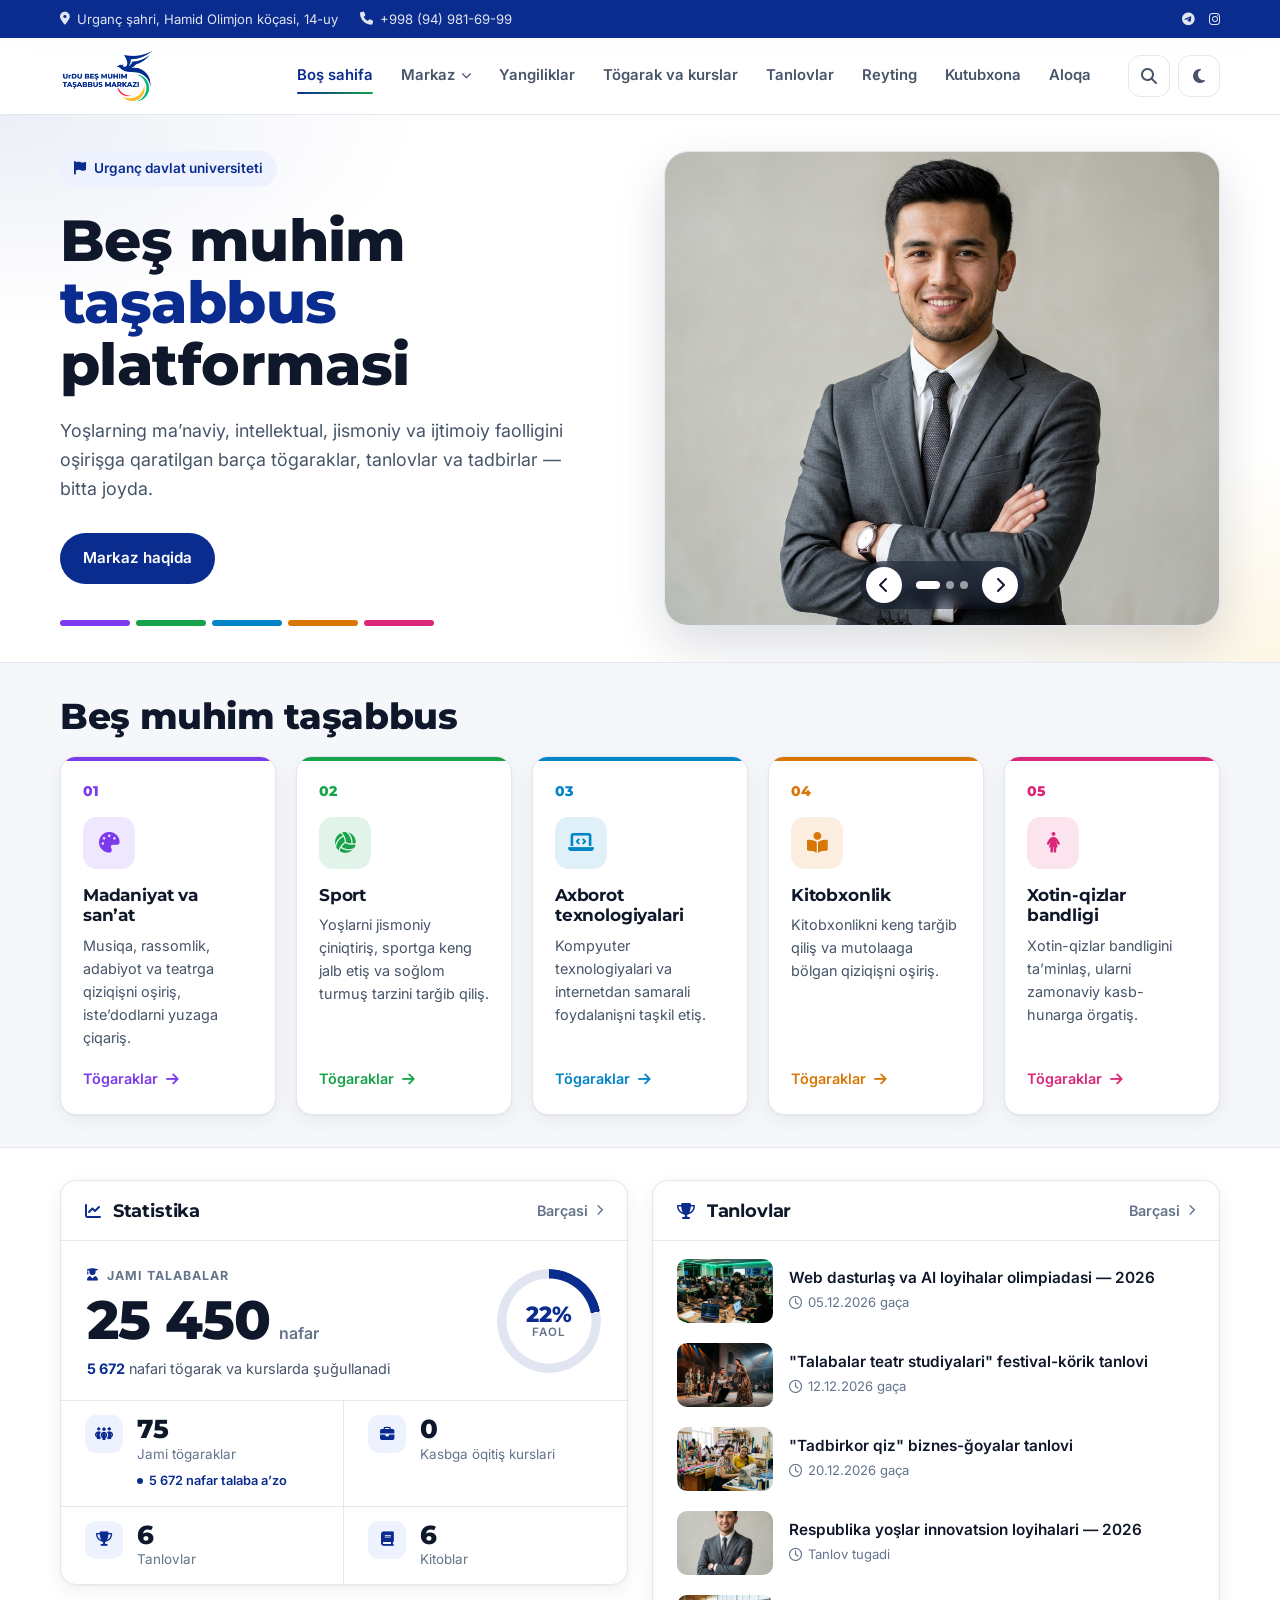
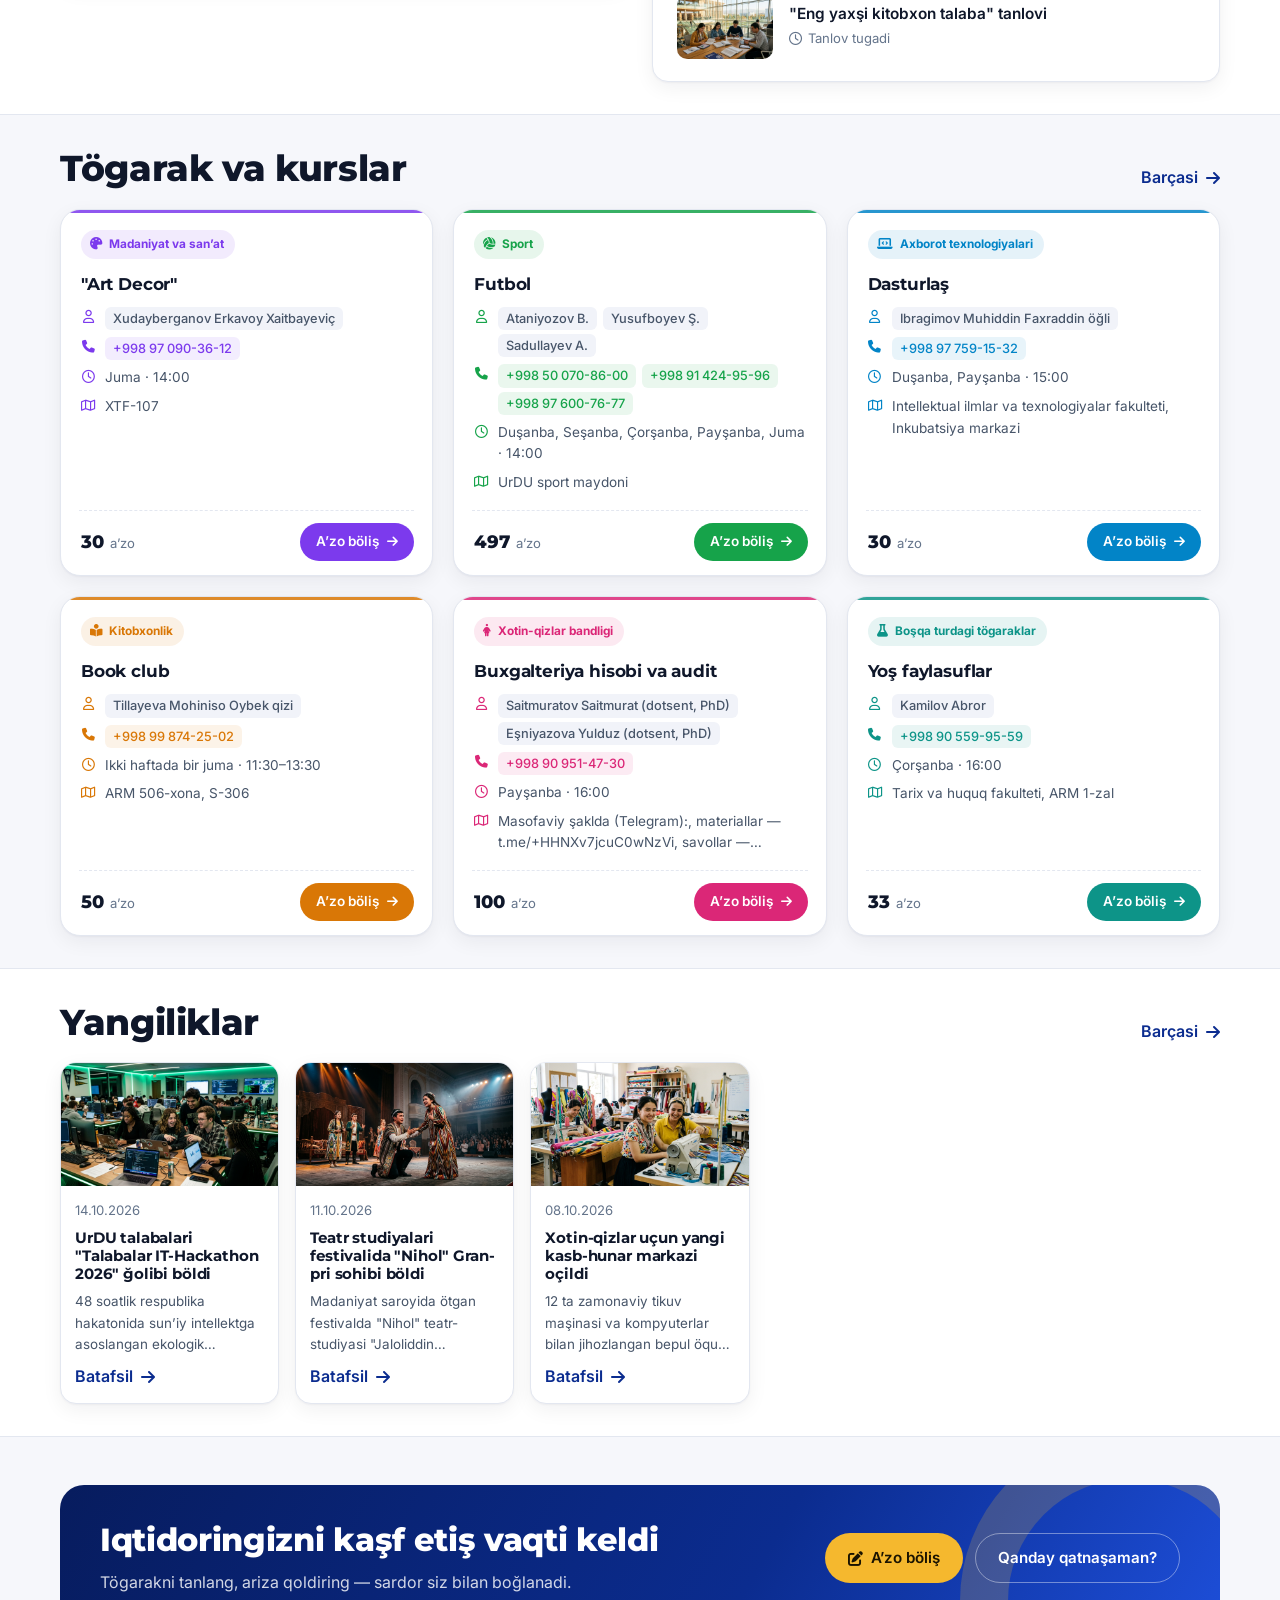
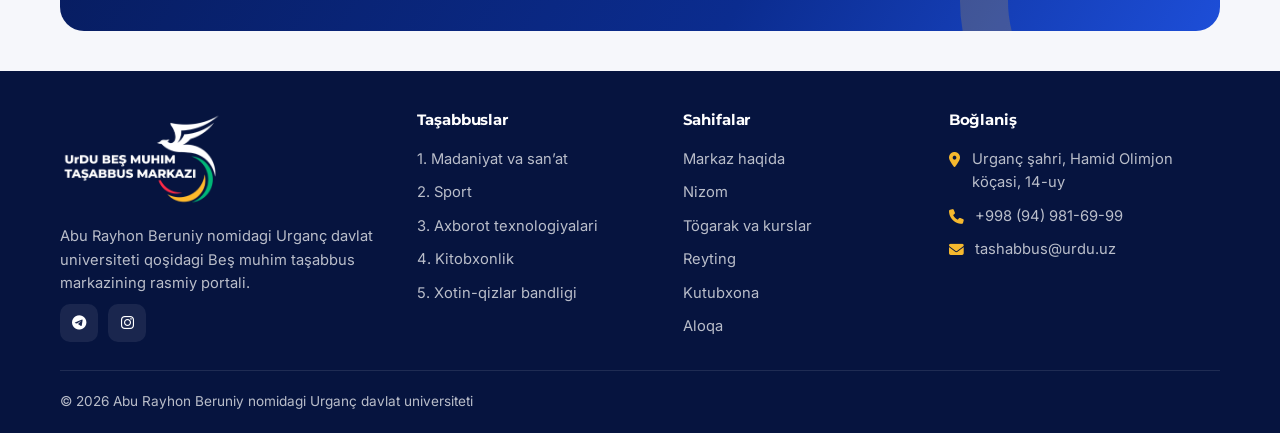
==== commit 0a0e80ee: "Space below "Boshqa yangiliklar", drop bot caption on the reading banner The earlier padding rule lo" ====
--- a/index.html
+++ b/index.html
@@ -13,7 +13,7 @@
   <link rel="preconnect" href="https://fonts.gstatic.com" crossorigin>
   <link href="https://fonts.googleapis.com/css2?family=Inter:wght@400;500;600;700&family=Montserrat:wght@600;700;800&display=swap" rel="stylesheet">
   <link rel="stylesheet" href="https://cdnjs.cloudflare.com/ajax/libs/font-awesome/6.5.1/css/all.min.css">
-  <link rel="stylesheet" href="css/main.css?v=20261124g">
+  <link rel="stylesheet" href="css/main.css?v=20261124h">
   <script>try{var t=localStorage.getItem("urdu5t-theme");if(t)document.documentElement.dataset.theme=t}catch(e){}</script>
 </head>
 <body data-page="home">
@@ -104,10 +104,10 @@
   </section>
 
 </main>
-<script src="js/alifbo.js?v=20261124g"></script>
-<script src="js/data.js?v=20261124g"></script>
-<script src="js/site.js?v=20261124g"></script>
-<script src="js/pages.js?v=20261124g"></script>
-<script src="js/credit.js?v=20261124g"></script>
+<script src="js/alifbo.js?v=20261124h"></script>
+<script src="js/data.js?v=20261124h"></script>
+<script src="js/site.js?v=20261124h"></script>
+<script src="js/pages.js?v=20261124h"></script>
+<script src="js/credit.js?v=20261124h"></script>
 </body>
 </html>
--- a/css/main.css
+++ b/css/main.css
@@ -906,7 +906,6 @@
 .rp-btn { display: inline-flex; align-items: center; gap: 12px; padding: 16px 26px; border-radius: 18px; font-weight: 800; font-size: 1.02rem; color: #1A1300; background: var(--gold); box-shadow: 0 0 0 0 rgba(245, 184, 46, .6); animation: rp-ring 2.2s ease-out infinite; transition: transform .2s; }
 .rp-btn:hover { transform: translateY(-3px) scale(1.03); }
 .rp-btn i { font-size: 1.3rem; }
-.rp-bot { font-size: .86rem; font-weight: 600; color: rgba(255, 255, 255, .85); }
 .rp-float { position: absolute; z-index: 0; font-size: 2rem; color: rgba(255, 255, 255, .14); animation: rp-float 6s ease-in-out infinite; pointer-events: none; }
 .rp-float.f1 { right: 34%; top: 12%; } .rp-float.f2 { right: 8%; bottom: 8%; font-size: 3.4rem; animation-delay: -2s; } .rp-float.f3 { left: 46%; bottom: 10%; font-size: 1.6rem; animation-delay: -4s; } .rp-float.f4 { right: 22%; top: 8%; font-size: 1.4rem; animation-delay: -1s; }
 @keyframes rp-float { 0%, 100% { transform: translateY(0) rotate(-6deg); } 50% { transform: translateY(-14px) rotate(8deg); } }
@@ -919,7 +918,7 @@
 
 /* ---------- Yangilik sahifasi ---------- */
 .news-page-wrap { padding-top: 24px; }
-.news-page-wrap + .section-alt { padding: 40px 0 72px; }
+main > .news-page-wrap + .section-alt:last-child { padding: 40px 0 72px; }
 #news-article { max-width: 980px; }
 .crumbs { display: flex; flex-wrap: wrap; align-items: center; gap: 6px 10px; margin-bottom: 16px; font-size: .84rem; color: var(--text-3); }
 .crumbs a { color: var(--text-2); font-weight: 500; }
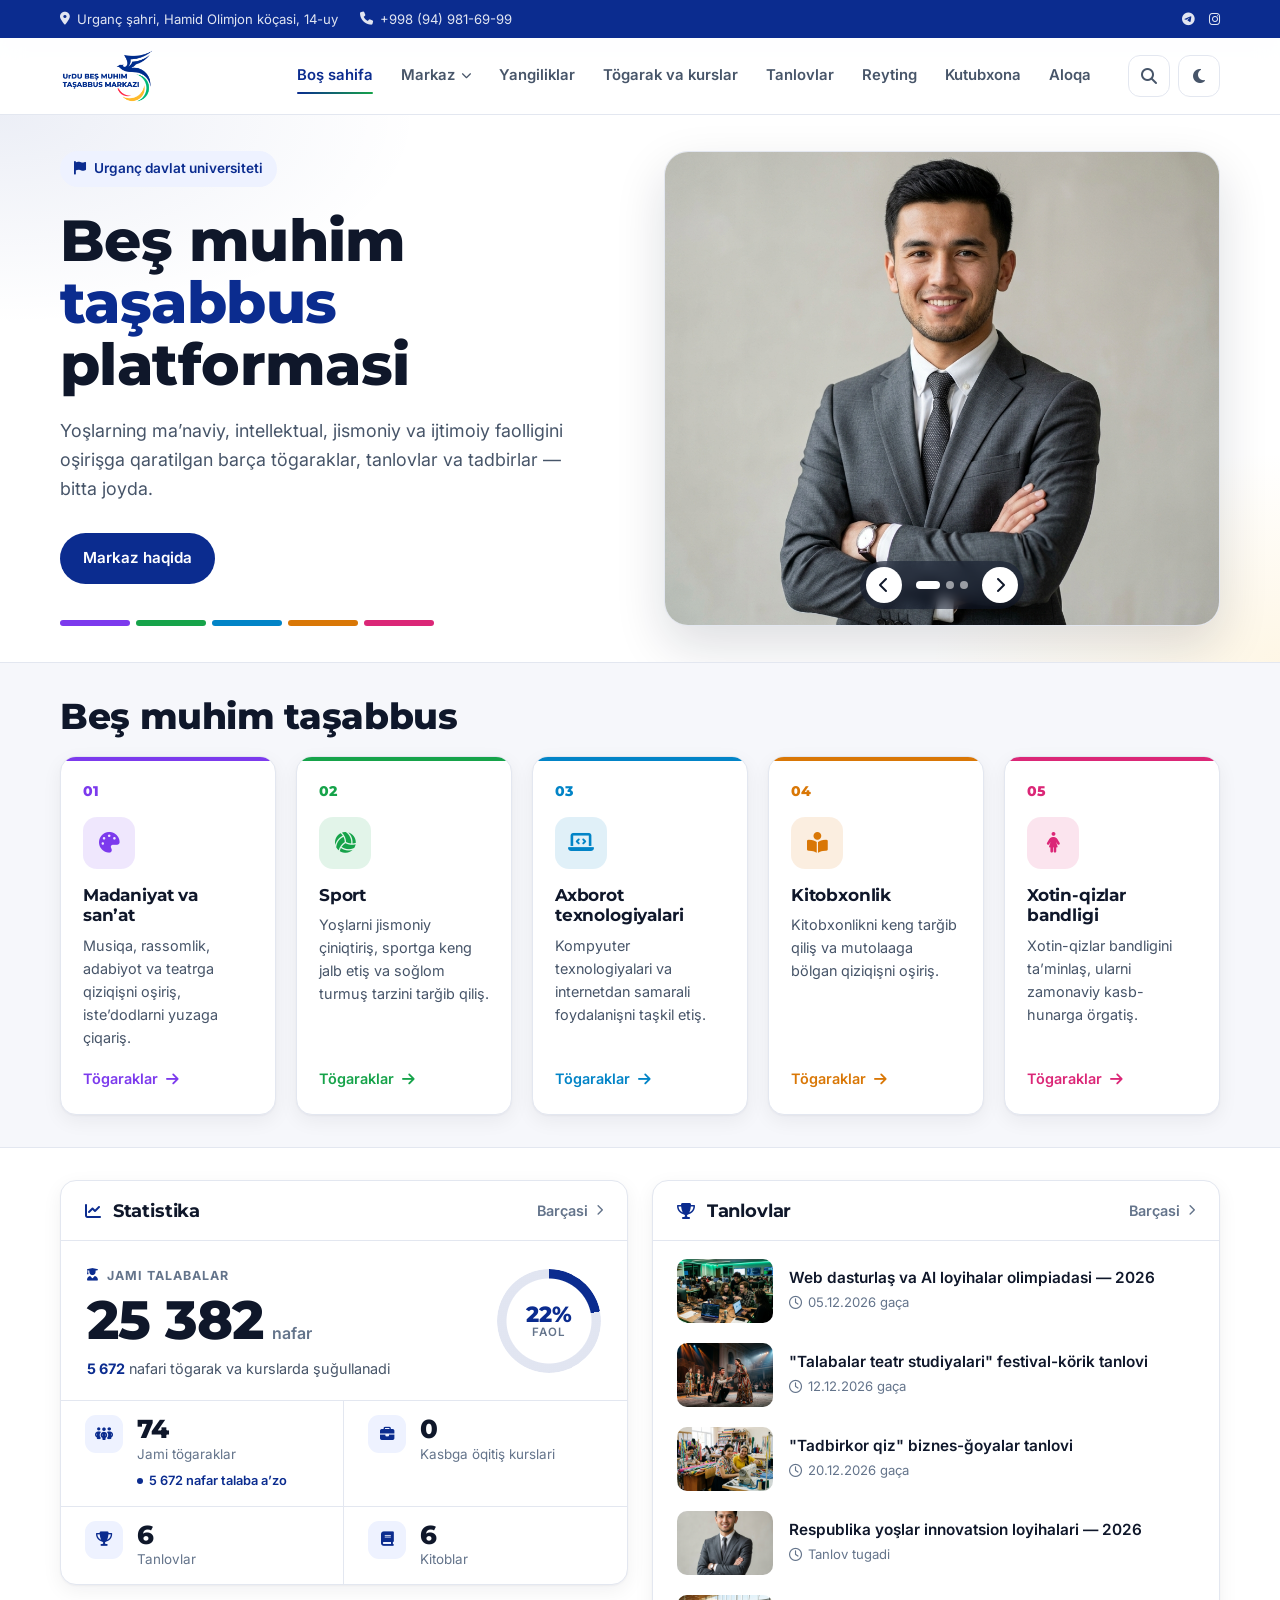
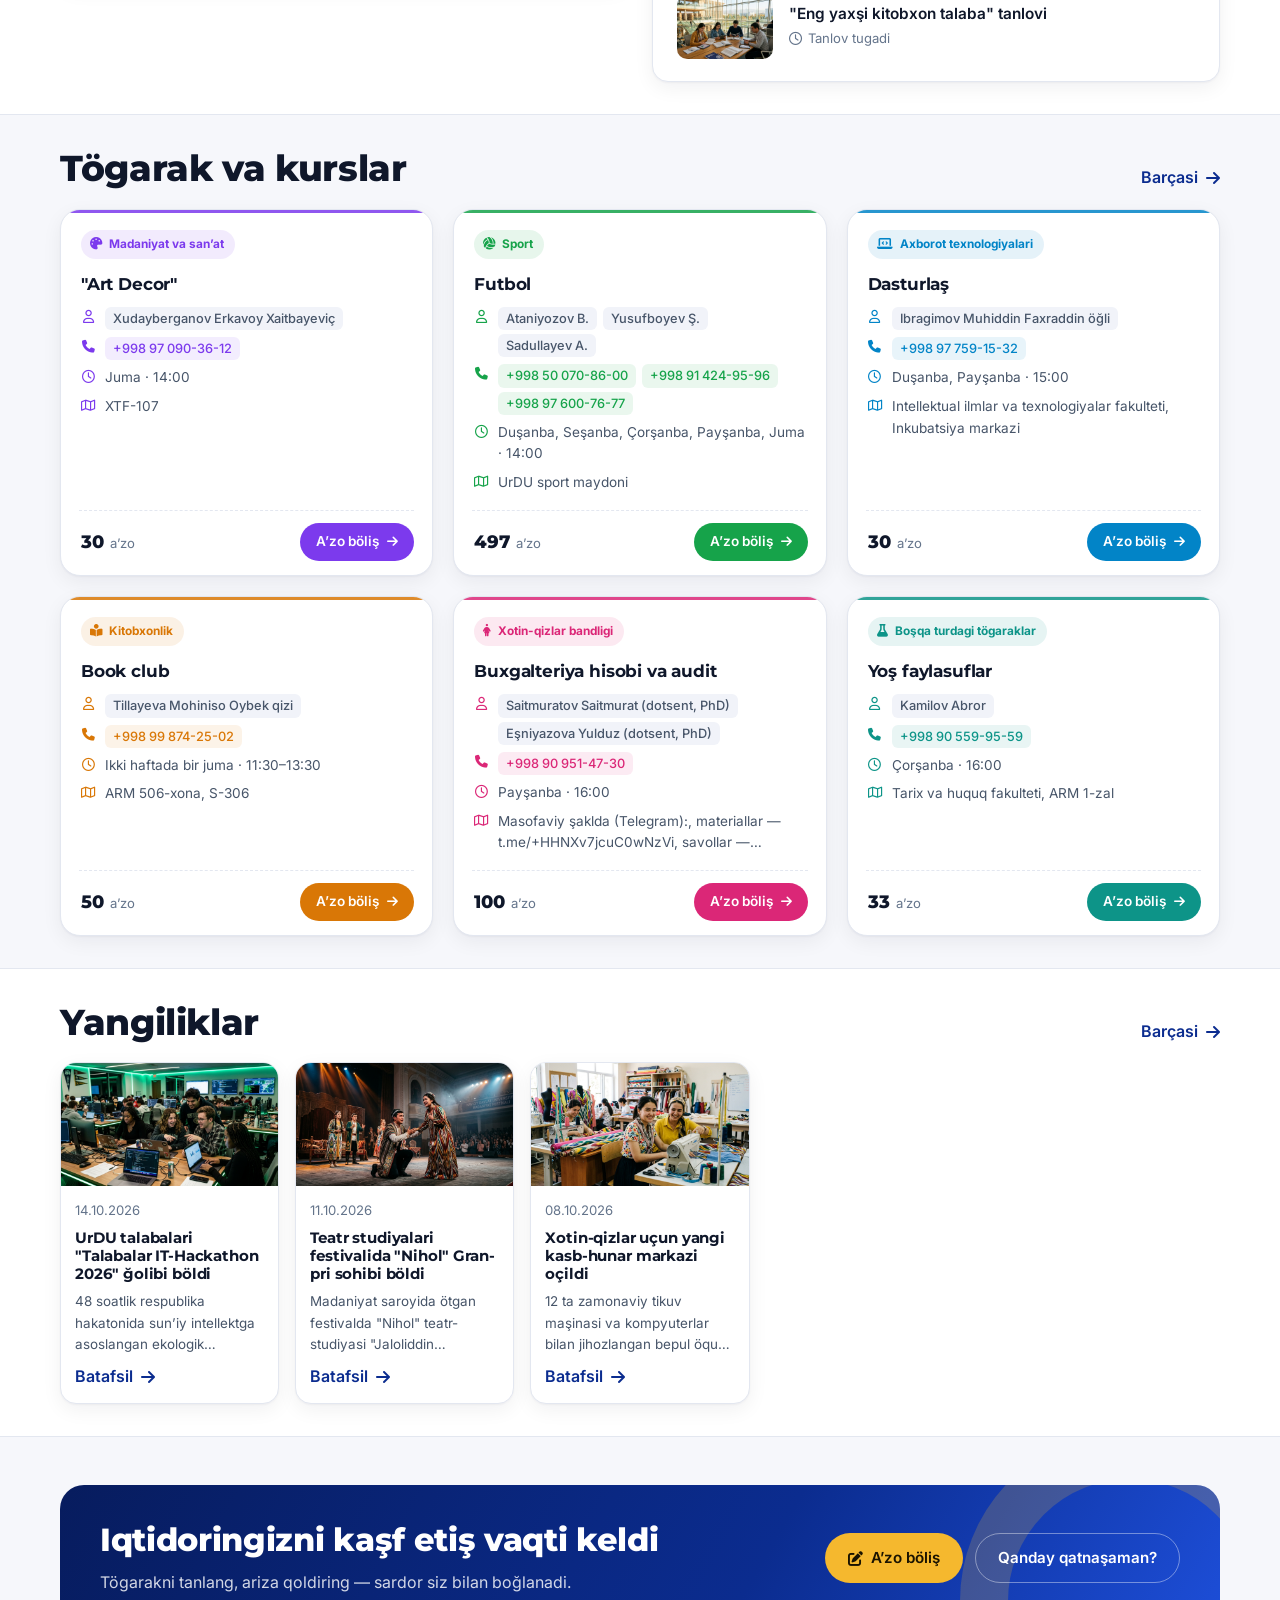
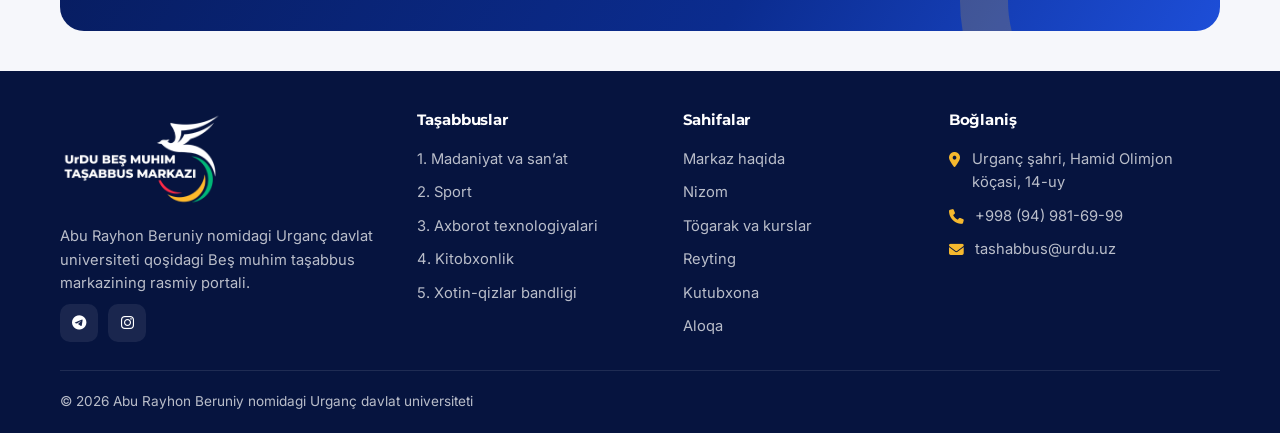
==== commit 8b6dee8d: "Space below the last alternate section (Faxrimiz bo'lgan talabalar) Co-Authored-By: Claude Sonnet 5." ====
--- a/index.html
+++ b/index.html
@@ -13,7 +13,7 @@
   <link rel="preconnect" href="https://fonts.gstatic.com" crossorigin>
   <link href="https://fonts.googleapis.com/css2?family=Inter:wght@400;500;600;700&family=Montserrat:wght@600;700;800&display=swap" rel="stylesheet">
   <link rel="stylesheet" href="https://cdnjs.cloudflare.com/ajax/libs/font-awesome/6.5.1/css/all.min.css">
-  <link rel="stylesheet" href="css/main.css?v=20261124h">
+  <link rel="stylesheet" href="css/main.css?v=20261124i">
   <script>try{var t=localStorage.getItem("urdu5t-theme");if(t)document.documentElement.dataset.theme=t}catch(e){}</script>
 </head>
 <body data-page="home">
@@ -104,10 +104,10 @@
   </section>
 
 </main>
-<script src="js/alifbo.js?v=20261124h"></script>
-<script src="js/data.js?v=20261124h"></script>
-<script src="js/site.js?v=20261124h"></script>
-<script src="js/pages.js?v=20261124h"></script>
-<script src="js/credit.js?v=20261124h"></script>
+<script src="js/alifbo.js?v=20261124i"></script>
+<script src="js/data.js?v=20261124i"></script>
+<script src="js/site.js?v=20261124i"></script>
+<script src="js/pages.js?v=20261124i"></script>
+<script src="js/credit.js?v=20261124i"></script>
 </body>
 </html>
--- a/css/main.css
+++ b/css/main.css
@@ -86,6 +86,7 @@
 main { padding-bottom: 32px; }
 main:has(> .section-alt:last-child) { padding-bottom: 0; }
 main > .section:last-child { padding-bottom: 0; }
+main > .section.section-alt:last-child { padding-bottom: 64px; }
 .section-alt { background: var(--surface); border-top: 1px solid var(--border); border-bottom: 1px solid var(--border); }
 .section-head { display: flex; justify-content: space-between; align-items: flex-end; gap: 24px; margin-bottom: 18px; flex-wrap: wrap; }
 .section-head > div { max-width: 680px; }
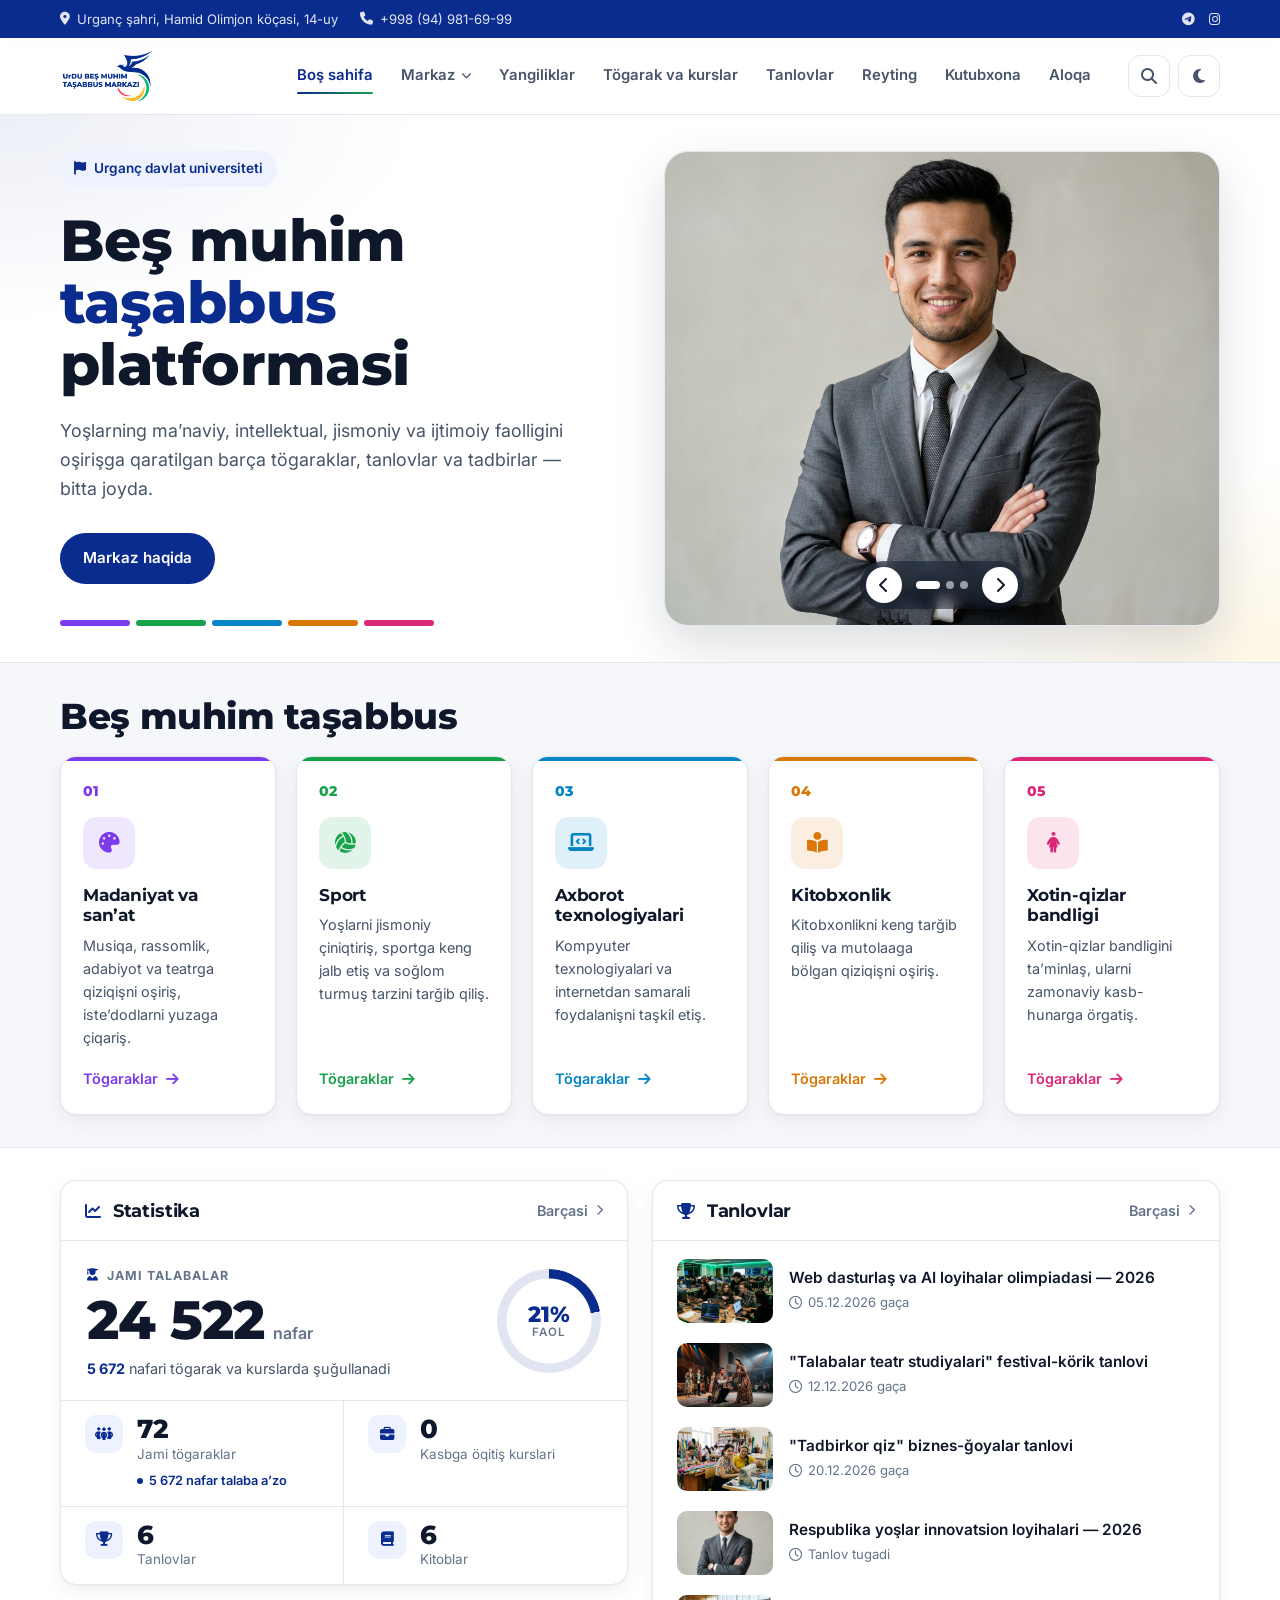
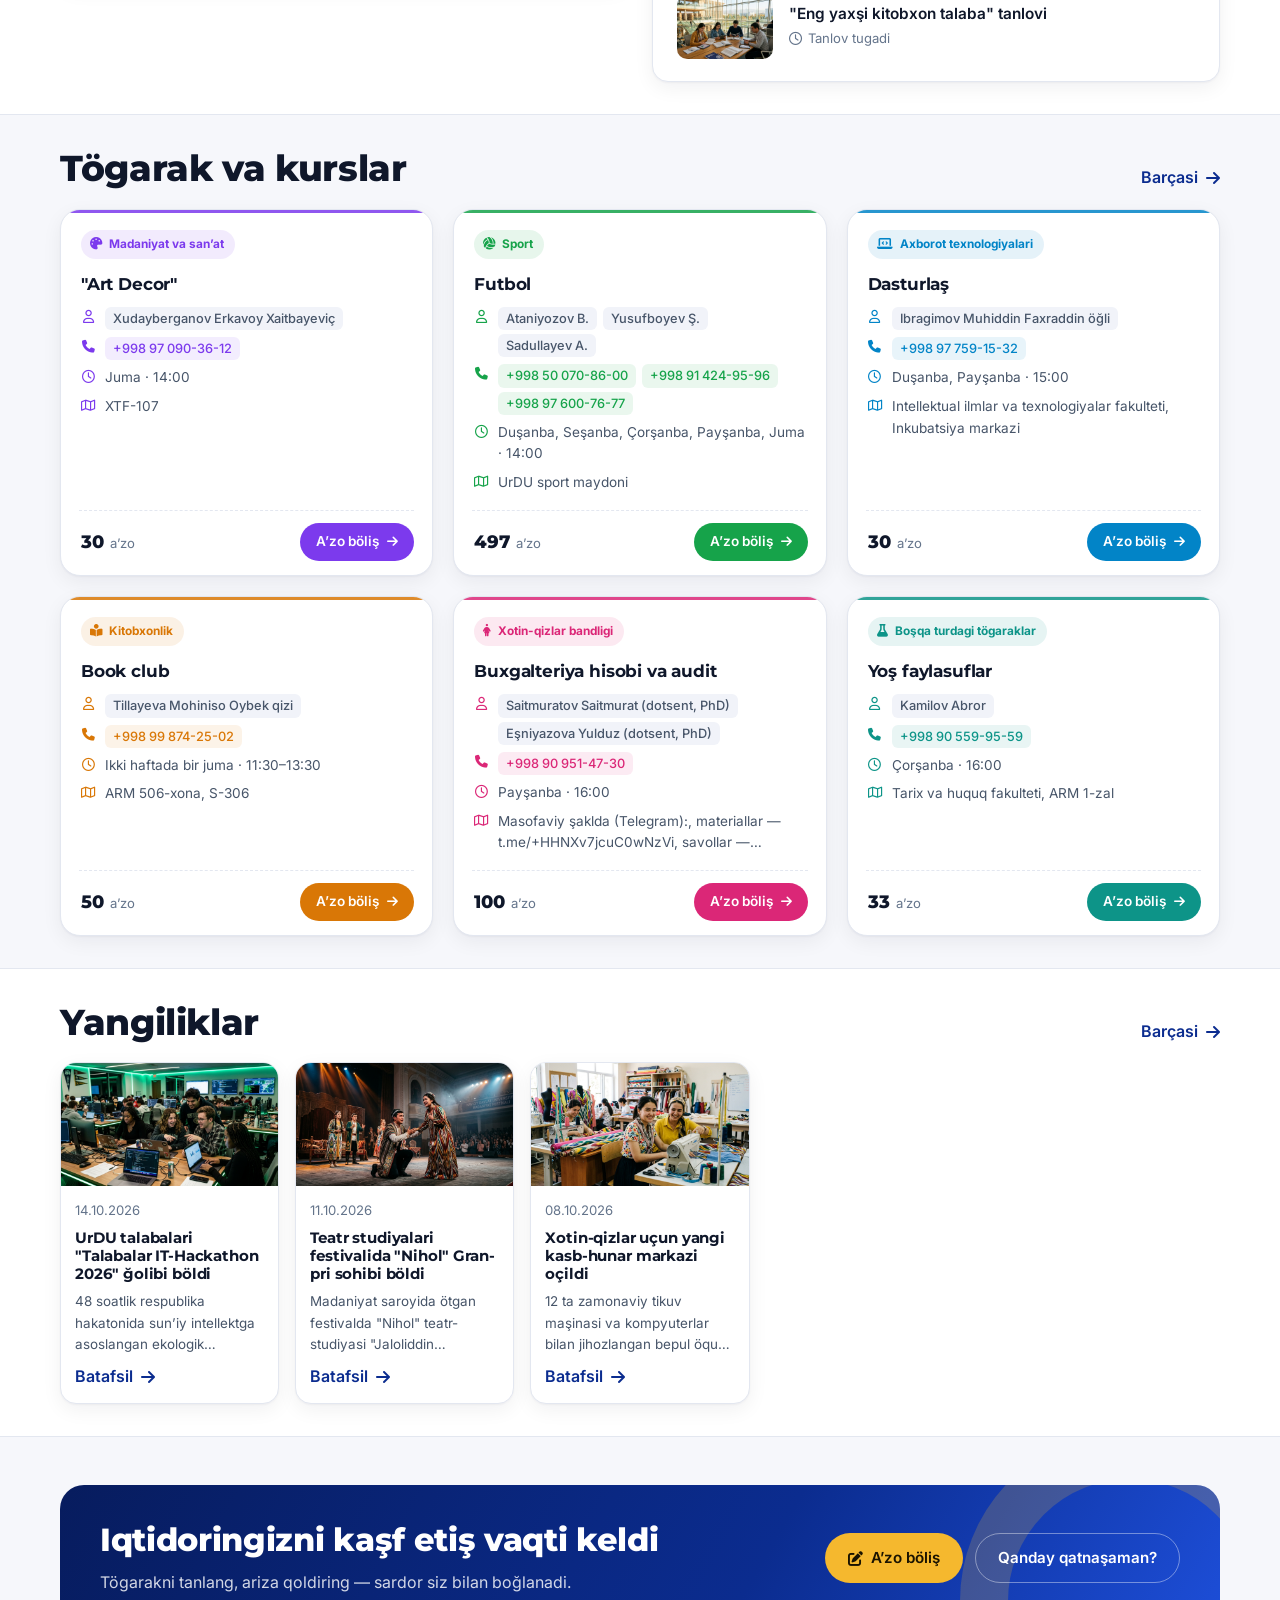
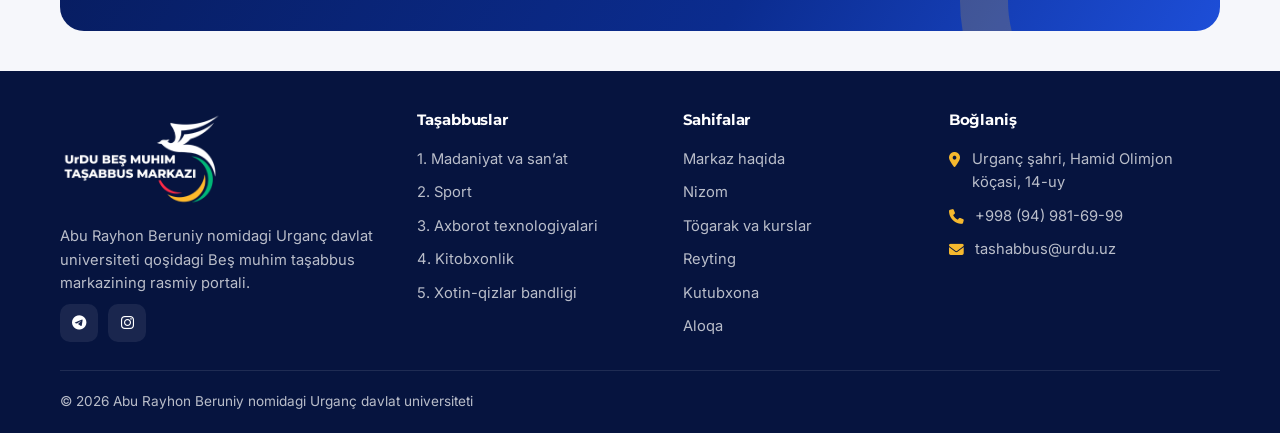
==== commit aa796822: "Admin: reorder gallery images by press-and-drag Images in news and contest forms can be dragged (mou" ====
--- a/index.html
+++ b/index.html
@@ -13,7 +13,7 @@
   <link rel="preconnect" href="https://fonts.gstatic.com" crossorigin>
   <link href="https://fonts.googleapis.com/css2?family=Inter:wght@400;500;600;700&family=Montserrat:wght@600;700;800&display=swap" rel="stylesheet">
   <link rel="stylesheet" href="https://cdnjs.cloudflare.com/ajax/libs/font-awesome/6.5.1/css/all.min.css">
-  <link rel="stylesheet" href="css/main.css?v=20261124i">
+  <link rel="stylesheet" href="css/main.css?v=20261124j">
   <script>try{var t=localStorage.getItem("urdu5t-theme");if(t)document.documentElement.dataset.theme=t}catch(e){}</script>
 </head>
 <body data-page="home">
@@ -104,10 +104,10 @@
   </section>
 
 </main>
-<script src="js/alifbo.js?v=20261124i"></script>
-<script src="js/data.js?v=20261124i"></script>
-<script src="js/site.js?v=20261124i"></script>
-<script src="js/pages.js?v=20261124i"></script>
-<script src="js/credit.js?v=20261124i"></script>
+<script src="js/alifbo.js?v=20261124j"></script>
+<script src="js/data.js?v=20261124j"></script>
+<script src="js/site.js?v=20261124j"></script>
+<script src="js/pages.js?v=20261124j"></script>
+<script src="js/credit.js?v=20261124j"></script>
 </body>
 </html>
